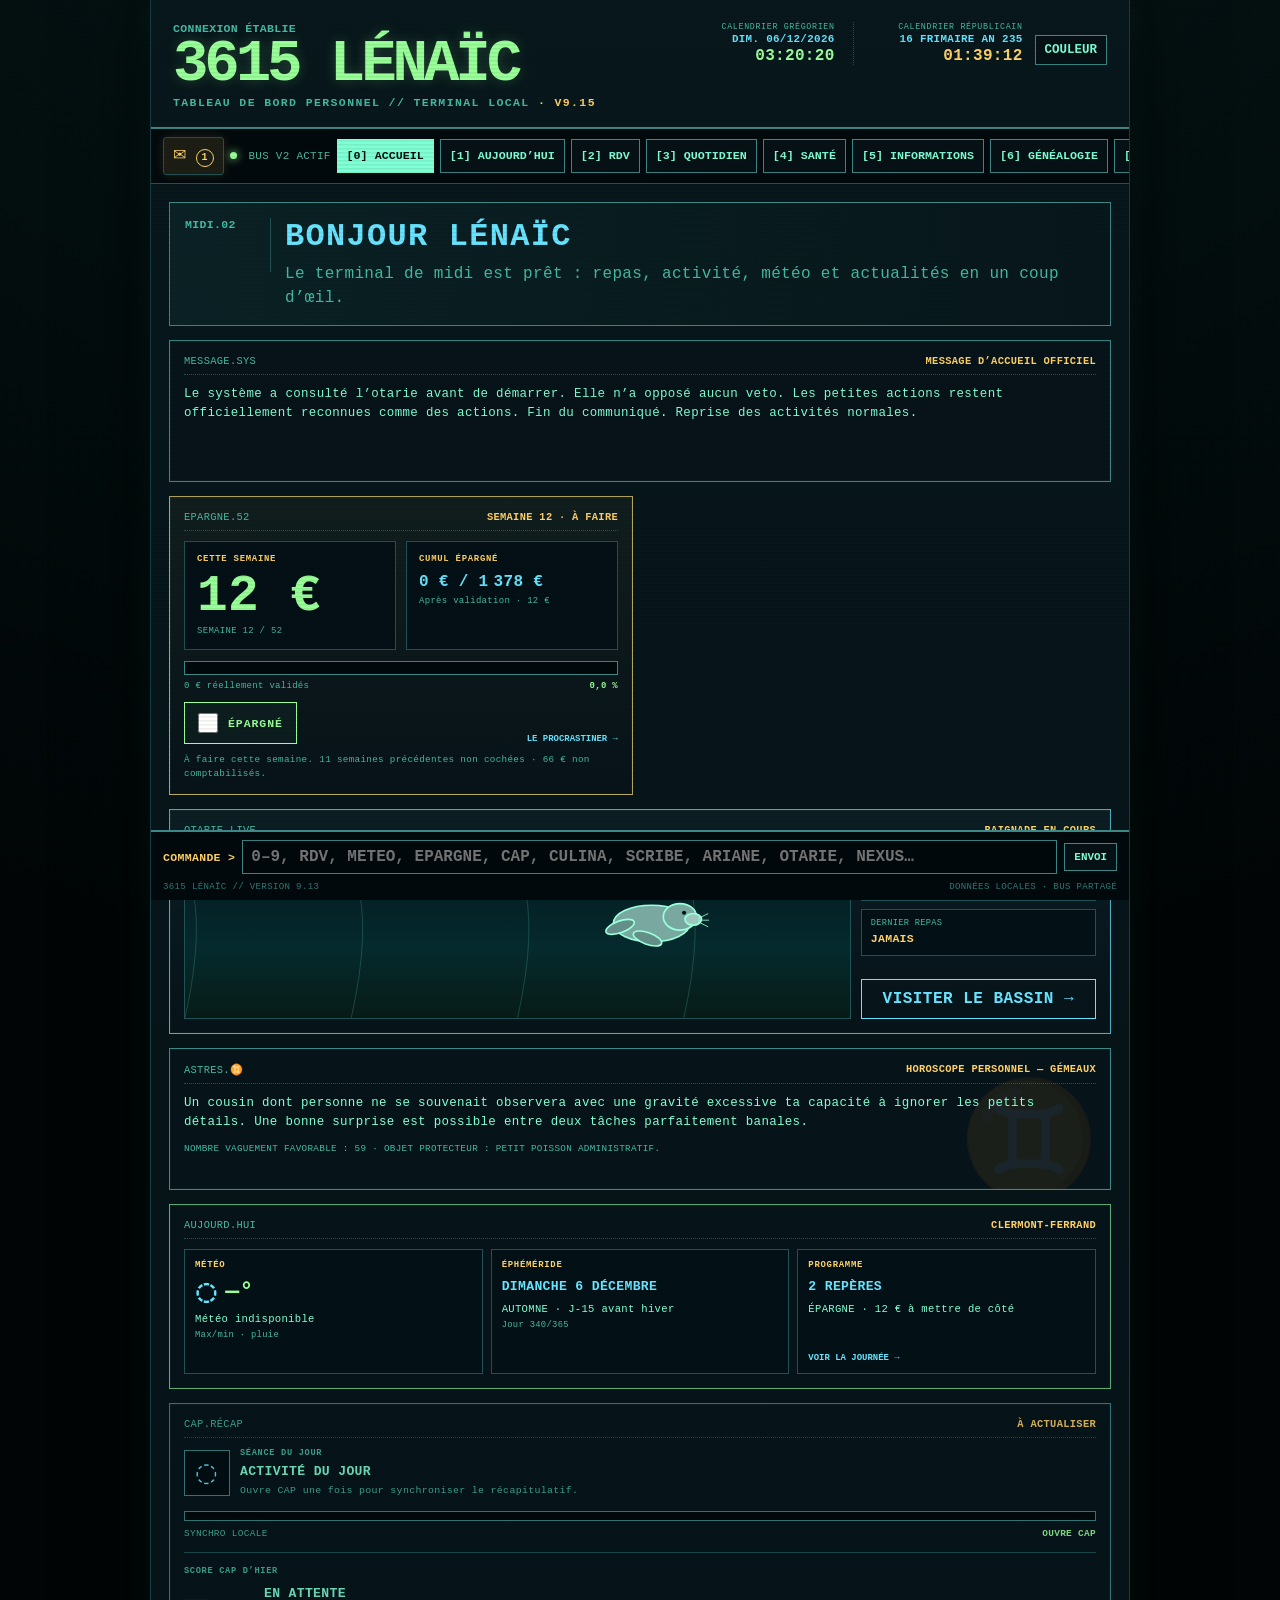
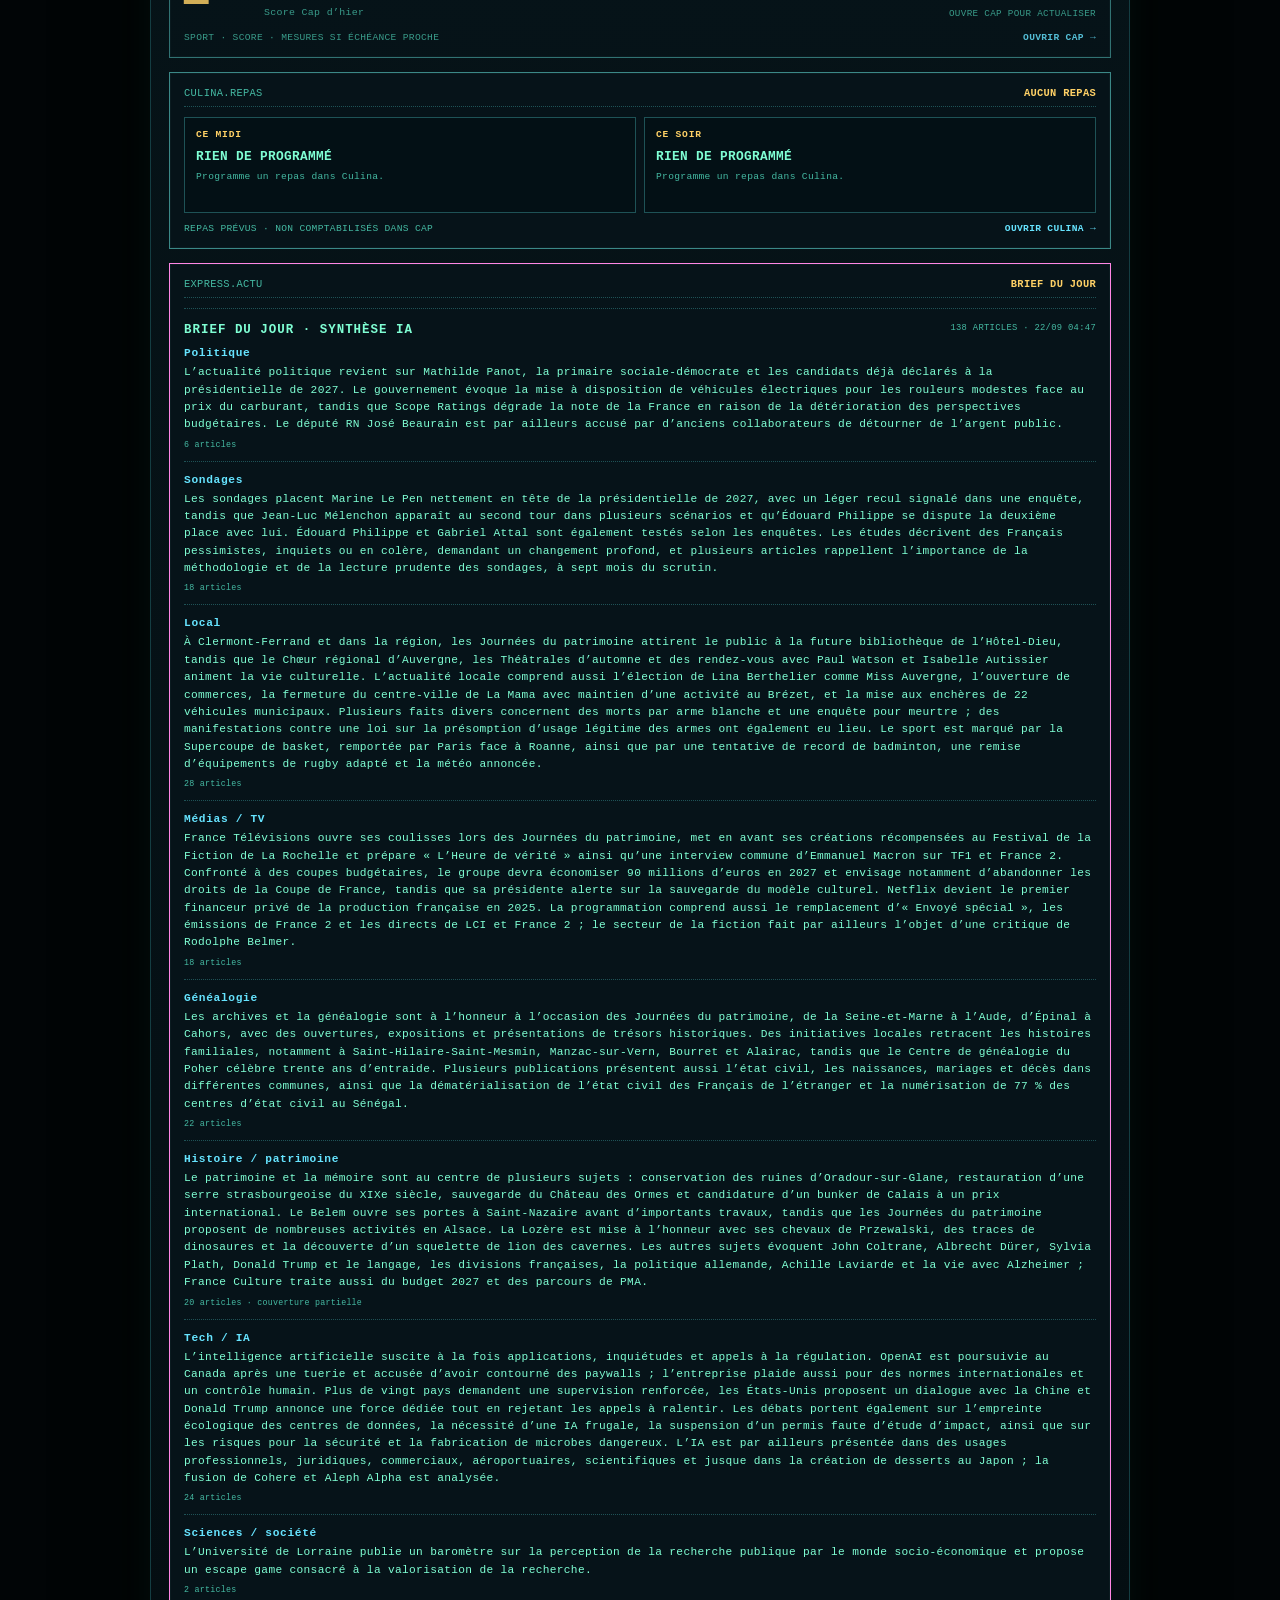
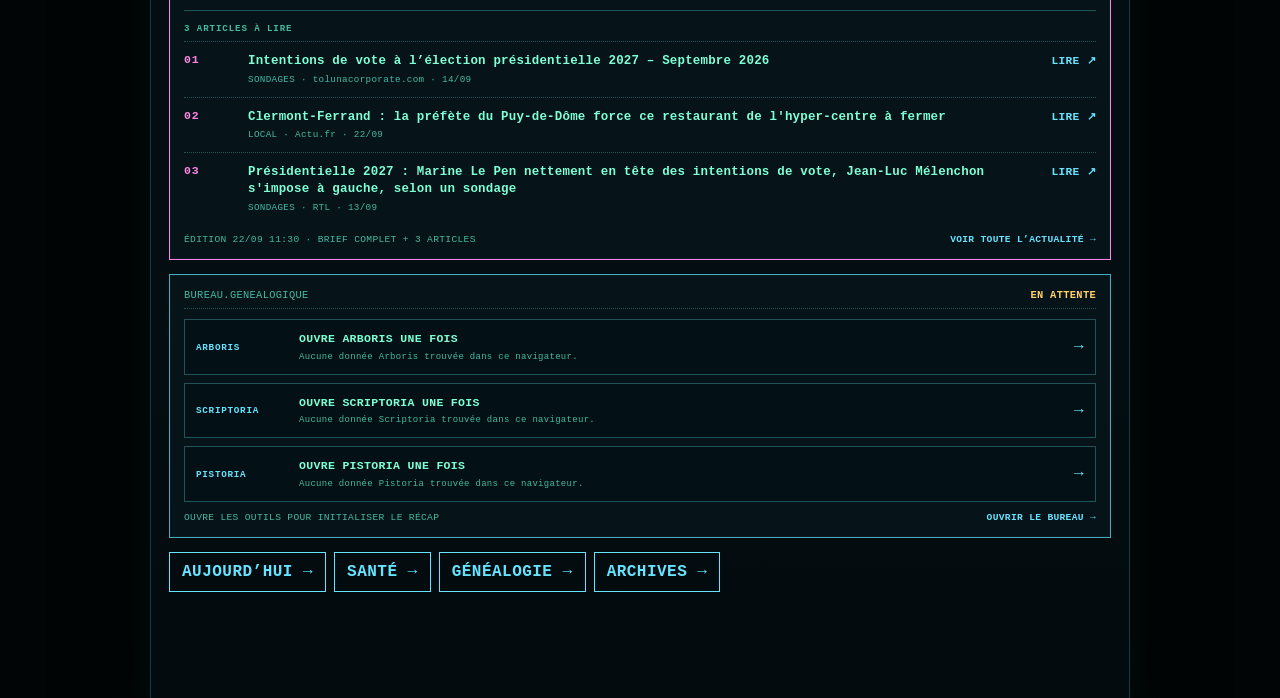
==== index.html @ 50531430 "Add files via upload" ====
<!DOCTYPE html>

<html lang="fr">
<head>
<meta charset="utf-8"/>
<meta content="width=device-width,initial-scale=1,viewport-fit=cover" name="viewport"/>
<meta content="#07151a" name="theme-color"/>
<meta http-equiv="Cache-Control" content="no-cache, no-store, must-revalidate"/>
<meta http-equiv="Pragma" content="no-cache"/>
<meta http-equiv="Expires" content="0"/>
<title>3615 LÉNAÏC — Portail personnel</title>
<link href="assets/favicon.svg?v=20260914-1351-v99" rel="icon" type="image/svg+xml"/>
<link href="css/style.css?v=20260922-courses-compost-v918" rel="stylesheet"/>
</head>
<body data-nexus-cms="v2">
<div class="terminal-shell">
<header class="terminal-head">
<div class="brand-block">
<div class="brand-kicker">CONNEXION ÉTABLIE</div>
<h1>3615 LÉNAÏC</h1>
<div class="brand-sub">PORTAIL PERSONNEL // TERMINAL LOCAL</div>
</div>
<div class="head-meta">
<div aria-live="polite" class="dual-clock">
<div class="clock-block">
<span class="clock-label">CALENDRIER GRÉGORIEN</span>
<strong id="clockDate">--/--/----</strong>
<div class="clock" id="clockTime">--:--:--</div>
</div>
<div class="clock-block clock-block-alt">
<span class="clock-label">CALENDRIER RÉPUBLICAIN</span>
<strong id="republicanDate">--</strong>
<div class="clock" id="decimalTime">--:--:--</div>
</div>
</div>
<button class="key-button" id="paletteBtn" type="button">COULEUR</button>
</div>
</header>
<nav aria-label="Navigation 3615" class="service-line">
<button class="service-key active" data-section="home">[0] ACCUEIL</button>
<button class="service-key" data-section="aujourdhui">[1] AUJOURD’HUI</button>
<button class="service-key" data-section="rdv">[2] RDV</button>
<button class="service-key" data-section="quotidien">[3] QUOTIDIEN</button>
<button class="service-key" data-section="sante">[4] SANTÉ</button>
<button class="service-key" data-section="informations">[5] INFORMATIONS</button>
<button class="service-key" data-section="genealogie">[6] GÉNÉALOGIE</button>
<button class="service-key" data-section="archives">[7] ARCHIVES</button>
<button class="service-key" data-section="detente">[8] DÉTENTE</button>
<button class="service-key" data-section="systeme">[9] SYSTÈME</button>
<button class="notification-bell" id="notificationBell" type="button" title="Notifications">✉ <b>0</b></button><span class="line-status"><i></i> BUS V2 ACTIF</span>
</nav>
<main>
<section class="terminal-section active" id="home">
<div class="home-cms-flow" id="homeCmsFlow"><div class="context-panel" data-home-block="greeting" id="homeBlock-greeting">
<div class="context-code" id="contextCode">SYS.00</div>
<div>
<h2 id="greetingTitle">BONJOUR LÉNAÏC</h2>
<p id="greetingText">Initialisation du terminal…</p>
</div>
</div><article class="minitel-card whimsy-card" data-home-block="official" id="homeBlock-official">
<div class="retro-head"><span>MESSAGE.SYS</span><strong>MESSAGE D’ACCUEIL OFFICIEL</strong></div>
<p id="absurdWelcome">Le terminal consulte le comité des phrases inutiles…</p>
</article><section class="minitel-card sleep-panel" data-home-block="sleep" hidden="" id="sleepPanel">
<div class="card-head">
<div>
<span class="service-number">QUESTION.01</span>
<h3>BIEN DORMI ?</h3>
</div>
<span class="card-state" id="sleepState">À RENSEIGNER</span>
</div>
<form class="sleep-form" id="sleepForm">
<label>
<span>HEURES</span>
<input id="sleepHours3615" inputmode="decimal" max="16" min="0" placeholder="7,5" required="" step="0.25" type="number"/>
</label>
<label>
<span>QUALITÉ %</span>
<input id="sleepQuality3615" inputmode="numeric" max="100" min="0" placeholder="80" required="" step="1" type="number"/>
</label>
<label>
<span>RÉCUP. PHYSIQUE %</span>
<input id="sleepPhysical3615" inputmode="numeric" max="100" min="0" placeholder="80" required="" step="1" type="number"/>
</label>
<label>
<span>RÉCUP. MENTALE %</span>
<input id="sleepMental3615" inputmode="numeric" max="100" min="0" placeholder="80" required="" step="1" type="number"/>
</label>
<button class="minitel-action" type="submit">ENVOYER À CAP →</button>
</form>
<div class="sleep-result" hidden="" id="sleepResult">
<div class="big-value" id="sleepResultScore">—</div>
<div>
<strong id="sleepResultLabel">NUIT TRANSMISE</strong>
<p id="sleepResultText">CAP calculera le score de sommeil.</p>
</div>
<a class="inline-link" href="../cap/">OUVRIR CAP →</a>
</div>
</section><section class="minitel-card savings52-card" data-home-block="savings" hidden id="savings52Card">
<div class="retro-head"><span>EPARGNE.52</span><strong id="savings52State">DÉFI 52 SEMAINES</strong></div>
<div class="savings52-main">
<div class="savings52-amount"><span>CETTE SEMAINE</span><strong id="savings52Amount">— €</strong><small id="savings52Week">SEMAINE — / 52</small></div>
<div class="savings52-total"><span>CUMUL ÉPARGNÉ</span><strong id="savings52Saved">0 € / 1 378 €</strong><small id="savings52After">Objectif final · 1 378 €</small></div>
</div>
<div class="savings52-progress" aria-label="Progression du défi épargne"><i id="savings52Bar"></i></div>
<div class="savings52-progress-meta"><span id="savings52ProgressText">0 € réellement validés</span><strong id="savings52Percent">0,0 %</strong></div>
<div class="savings52-actions"><label class="savings52-check" for="savings52Done"><input id="savings52Done" type="checkbox"/><span>ÉPARGNÉ</span></label><button class="text-key procrastinate-btn" id="savings52Later" type="button">LE PROCRASTINER →</button></div>
<p class="savings52-hint" id="savings52Hint">Le défi commence le lundi 14 septembre 2026.</p>
</section><section class="context-reminders-zone" data-home-block="reminders" id="contextRemindersZone" hidden>
<div class="context-reminders-title"><span>RAPPELS.DU.MOMENT</span><strong>JUSTE CE QUI EST UTILE MAINTENANT</strong></div>
<div class="today-rdv-reminders" id="todayRdvReminders" hidden></div>
<div class="local-reminders-list" id="localReminderRows" hidden></div>
<article class="context-reminder fruit-reminder" id="fruitReminder3615" hidden>
<div class="context-reminder-icon">🍎</div><div class="context-reminder-copy"><strong>UN FRUIT POUR FINIR LE REPAS ?</strong><small id="fruitReminder3615Text">Petit rappel pour penser aux fruits.</small></div>
<div class="context-reminder-actions"><button class="minitel-action" id="fruitReminder3615Done" type="button">J’Y PENSE ✓</button><button class="text-key" id="fruitReminder3615Later" type="button">LE PROCRASTINER · 30 MIN →</button></div>
</article>
<article class="context-reminder cleaning-reminder" id="cleaningReminder3615" hidden>
<div class="context-reminder-icon">🧹</div><div class="context-reminder-copy"><strong id="cleaningReminder3615Title">MÉNAGE AUJOURD’HUI</strong><small id="cleaningReminder3615Text">Mardi · créneau conseillé : 13 h–18 h.</small></div>
<div class="context-reminder-actions cleaning-reminder-actions"><label class="context-reminder-check"><input id="cleaningReminder3615Done" type="checkbox"/><span>C’EST FAIT</span></label><button class="text-key procrastinate-btn" id="cleaningReminder3615Later" type="button">LE PROCRASTINER →</button></div>
</article>
</section>
<article class="minitel-card home-tomorrow-card" id="homeTomorrowReminders" hidden>
<div class="retro-head"><span>DEMAIN</span><strong id="homeTomorrowState">À PRÉVOIR</strong></div>
<div class="home-tomorrow-rows" id="homeTomorrowRows"></div>
</article>
<article class="minitel-card transport-month-recap" id="transportMonthRecapHome" hidden></article><div class="nexus-modules-zone" data-home-block="modules" id="homeBlock-modules" hidden></div><article class="minitel-card otarie-home-card" data-home-block="otarie" id="homeBlock-otarie">
<div class="retro-head"><span>OTARIE.LIVE</span><strong id="otarieHomeMood">BAIGNADE EN COURS</strong></div>
<div class="otarie-home-layout">
<div class="mini-aquarium-frame"><canvas aria-label="Otarie animée dans son bassin" height="180" id="otarieMiniCanvas" width="720"></canvas><span>BASSIN // DIRECT</span></div>
<div class="otarie-home-info">
<div><span>FAIM</span><strong id="otarieHomeHunger">— %</strong></div>
<div><span>DERNIER REPAS</span><strong id="otarieHomeLastFed">—</strong></div>
<button class="minitel-action secondary" data-go="detente" type="button">VISITER LE BASSIN →</button>
</div>
</div>
</article><article class="minitel-card horoscope-card" data-home-block="horoscope" id="homeBlock-horoscope">
<div class="retro-head"><span>ASTRES.♊</span><strong>HOROSCOPE PERSONNEL — GÉMEAUX</strong></div>
<div aria-hidden="true" class="horoscope-sign">♊</div>
<p id="geminiHoroscope">Les astres consultent encore leurs dossiers.</p>
<small id="geminiLucky">Calcul du trombone protecteur…</small>
</article><section class="minitel-card today-overview-card" data-home-block="today" id="homeBlock-today">
<div class="retro-head"><span>AUJOURD.HUI</span><strong id="todayOverviewState">CLERMONT-FERRAND</strong></div>
<div class="today-overview-grid">
<article class="today-mini"><span>MÉTÉO</span><div class="today-value"><b id="homeWeatherIcon">◌</b><strong id="homeWeatherTemp">—°</strong></div><p id="homeWeatherLabel">Chargement…</p><small id="homeWeatherMeta">Max/min · pluie</small></article>
<article class="today-mini"><span>ÉPHÉMÉRIDE</span><strong id="homeEphemerisDate">—</strong><p id="homeEphemerisSeason">—</p><small id="homeEphemerisSun">Soleil —</small></article>
<article class="today-mini"><span>PROGRAMME</span><strong id="homeProgramState">—</strong><p id="homeProgramMeta">Construction du programme…</p><button class="text-key" data-go="aujourdhui" type="button">VOIR LA JOURNÉE →</button></article>
</div>
<div class="today-attention" hidden="" id="todayScribeAlert"><strong>📨 SCRIBE</strong><span id="todayScribeAlertText">Une réponse d’archives est à traiter.</span><a href="../aide_archive/Scribe-v3.html">OUVRIR →</a></div>
</section><section aria-label="Récapitulatif CAP" class="minitel-card cap-summary-card" data-home-block="cap" id="capSummaryCard">
<div class="retro-head"><span>CAP.RÉCAP</span><strong id="capRecapState">SYNCHRONISATION…</strong></div>
<div class="cap-summary-activity">
<span class="cap-live-icon" id="capActivityIcon">◌</span>
<div>
<span class="cap-summary-label">SÉANCE DU JOUR</span>
<strong id="capActivityTitle">ACTIVITÉ DU JOUR</strong>
<small id="capActivityMeta">Ouvre CAP une fois pour synchroniser.</small>
</div>
</div>
<div class="cap-progress"><i id="capActivityBar"></i></div>
<div class="cap-summary-subline"><span id="capActivityProgress">—</span><strong id="capActivityState">—</strong></div>
<div class="cap-summary-divider"></div>
<div class="cap-summary-score">
<div>
<span class="cap-summary-label">SCORE CAP D’HIER</span>
<div class="cap-score-line"><span id="capYesterdayScore">—</span><div><strong id="capYesterdayLabel">EN ATTENTE</strong><small id="capYesterdayMeta">Score Cap d’hier</small></div></div>
</div>
<span class="cap-score-coverage" id="capYesterdayCoverage">—</span>
</div>
<div class="cap-measure-alert" hidden="" id="capMeasuresReminder">
<span class="cap-summary-label">RAPPEL MESURES</span>
<strong id="capMeasuresValue">—</strong>
<p id="capMeasuresText">Échéance des prochaines mensurations.</p>
<small id="capMeasuresLast">—</small>
</div>
<div class="cap-live-foot"><span>SPORT · SCORE · MESURES SI ÉCHÉANCE PROCHE</span><a href="../cap/">OUVRIR CAP →</a></div>
</section><section aria-label="Repas programmés dans Culina" class="minitel-card culina-live-card" data-home-block="culina" id="homeBlock-culina">
<div class="retro-head"><span>CULINA.REPAS</span><strong id="culinaLiveState">SYNCHRONISATION…</strong></div>
<div class="culina-meal-slots">
<article class="culina-meal-slot" id="culinaLunchSlot">
<span>CE MIDI</span><strong id="culinaLunchName">RIEN DE PROGRAMMÉ</strong><small id="culinaLunchMeta">Programme un repas dans Culina.</small>
</article>
<article class="culina-meal-slot" id="culinaDinnerSlot">
<span>CE SOIR</span><strong id="culinaDinnerName">RIEN DE PROGRAMMÉ</strong><small id="culinaDinnerMeta">Programme un repas dans Culina.</small>
</article>
</div>
<div class="cap-live-foot"><span id="culinaLiveFoot">REPAS PRÉVUS · NON COMPTABILISÉS DANS CAP</span><a href="../culina/">OUVRIR CULINA →</a></div>
</section><section aria-label="Actualités de Lénaïc Express" class="minitel-card express-live-card" data-home-block="express" id="homeBlock-express">
<div class="retro-head"><span>EXPRESS.ACTU</span><strong id="expressLiveState">CHARGEMENT…</strong></div>
<div class="express-headlines" id="expressHeadlines">
<div class="express-empty">Récupération de l’édition personnalisée…</div>
</div>
<div class="cap-live-foot"><span id="expressLiveFoot">5 TITRES MAXIMUM · APERÇU</span><a href="../lenaic-express/">VOIR TOUTE L’ACTUALITÉ →</a></div>
</section><section aria-label="Bureau généalogique" class="minitel-card genealogy-office-card" data-home-block="genealogy" id="homeBlock-genealogy">
<div class="retro-head"><span>BUREAU.GENEALOGIQUE</span><strong id="genealogyOfficeState">LECTURE LOCALE…</strong></div>
<div class="home-genealogy-context" id="homeGenealogyContext" hidden></div>
<div class="genealogy-office-grid">
<a class="genealogy-app-row" href="../bureau-genealogique/index.html">
<span class="genealogy-app-code">ARBORIS</span>
<div><strong id="arborisSummaryTitle">AUCUNE DONNÉE</strong><small id="arborisSummaryMeta">Dernier individu ajouté</small></div>
<b>→</b>
</a>
<a class="genealogy-app-row" href="../bureau-genealogique/index2.html">
<span class="genealogy-app-code">SCRIPTORIA</span>
<div><strong id="scriptoriaSummaryTitle">AUCUNE DONNÉE</strong><small id="scriptoriaSummaryMeta">Registre et actes</small></div>
<b>→</b>
</a>
<a class="genealogy-app-row" href="../bureau-genealogique/index3.html">
<span class="genealogy-app-code">PISTORIA</span>
<div><strong id="pistoriaSummaryTitle">AUCUNE PISTE</strong><small id="pistoriaSummaryMeta">Piste prioritaire</small></div>
<b>→</b>
</a>
</div>
<div class="cap-live-foot"><span id="genealogyOfficeFoot">DONNÉES LOCALES DU BUREAU</span><a href="../bureau-genealogique/">OUVRIR LE BUREAU →</a></div>
</section><section aria-label="Suivi des requêtes aux archives dans Scribe" class="minitel-card scribe-live-card" data-home-block="scribe" hidden="" id="homeBlock-scribe">
<div class="retro-head"><span>SCRIBE.REQUETES</span><strong id="scribeLiveState">SUIVI</strong></div>
<div class="scribe-attention" id="scribeAttentionList"></div>
<div class="cap-live-foot"><span id="scribeLiveFoot">REQUÊTES AUX ARCHIVES</span><a href="../aide_archive/Scribe-v3.html">OUVRIR SCRIBE →</a></div>
</section></div>
<div class="more-line">
<button class="minitel-action secondary" data-go="aujourdhui" type="button">AUJOURD’HUI →</button>
<button class="minitel-action secondary" data-go="sante" type="button">SANTÉ →</button>
<button class="minitel-action secondary" data-go="genealogie" type="button">GÉNÉALOGIE →</button>
<button class="minitel-action secondary" data-go="archives" type="button">ARCHIVES →</button>
</div>
</section>
<section class="terminal-section" id="aujourdhui">
<div class="section-title"><span>3615.J01</span><h2>AUJOURD’HUI</h2></div>
<p class="section-lead">Le tableau de la journée : ciel, repères du calendrier, programme et aperçu de demain.</p>
<article class="minitel-card transport-month-recap transport-month-recap-today" id="transportMonthRecapToday" hidden></article>
<div class="today-page-grid">
<article class="minitel-card weather-card">
<div class="retro-head"><span>METEO.CFD</span><strong id="dailyWeatherState">ACTUALISATION…</strong></div>
<div class="weather-now"><span id="dailyWeatherIcon">◌</span><div><strong id="dailyWeatherTemp">—°C</strong><small id="dailyWeatherLabel">Clermont-Ferrand</small></div></div>
<div class="weather-stats"><div><span>RESSENTI</span><b id="dailyWeatherFeels">—</b></div><div><span>MAX / MIN</span><b id="dailyWeatherRange">—</b></div><div><span>PLUIE</span><b id="dailyWeatherRain">—</b></div><div><span>VENT</span><b id="dailyWeatherWind">—</b></div></div>
<div class="weather-forecast" id="dailyWeatherForecast"></div>
<small class="source-note">Données : Open-Meteo · Clermont-Ferrand</small>
</article>
<article class="minitel-card ephemeris-card">
<div class="retro-head"><span>EPHEMERIDE</span><strong id="ephemerisState">AUJOURD’HUI</strong></div>
<div class="ephemeris-date"><span id="ephemerisDayName">—</span><strong id="ephemerisFullDate">—</strong></div>
<div class="ephemeris-lines"><div><span>FÊTE DU JOUR</span><b id="ephemerisNameday">RECHERCHE…</b></div><div><span>JOUR DE L’ANNÉE</span><b id="ephemerisDayOfYear">—</b></div><div><span>SAISON</span><b id="ephemerisSeason">—</b></div><div><span>SOLEIL</span><b id="ephemerisSun">—</b></div><div><span>LUNE</span><b id="ephemerisMoon">—</b></div><div><span>RÉPUBLICAIN</span><b id="ephemerisRepublican">—</b></div></div>
</article>
</div>
<article class="minitel-card program-card">
<div class="retro-head"><span>PROGRAMME</span><strong id="programState">AUJOURD’HUI</strong></div>
<div class="program-grid" id="programGrid"><div class="express-empty">Construction du programme…</div></div>
</article>
<div class="today-nexus-modules" id="todayNexusModules" hidden></div>
<article class="minitel-card tomorrow-card">
<div class="retro-head"><span>DEMAIN</span><strong id="tomorrowState">APERÇU</strong></div>
<div class="tomorrow-grid" id="tomorrowGrid"><div class="express-empty">Préparation de demain…</div></div>
</article>
</section><section class="terminal-section" id="rdv">
<div class="section-title"><span>3615.R02</span><h2>RDV</h2></div>
<p class="section-lead">Ton agenda personnel : rendez-vous, rappels et alertes, avec notification à l’heure choisie.</p>
<article class="minitel-card rdv-notification-card">
<div class="retro-head"><span>ALERTE.TEL</span><strong id="rdvNotificationState">VÉRIFICATION…</strong></div>
<div class="rdv-notification-row"><div><strong>NOTIFICATIONS 3615</strong><p id="rdvNotificationMeta">Autorise les notifications pour recevoir une alerte système quand 3615 est actif.</p></div><button class="minitel-action" id="rdvEnableNotifications" type="button">ACTIVER</button></div>
<div class="rdv-phone-note">📱 Pour une alerte garantie même si 3615 est complètement fermé, utilise <b>📅 TÉLÉPHONE</b> sur le rendez-vous : l’événement est ajouté au calendrier du téléphone avec son alarme.</div>
</article>
<article class="minitel-card rdv-editor-card">
<div class="retro-head"><span>AGENDA.EDIT</span><strong id="rdvFormState">NOUVEAU RENDEZ-VOUS</strong></div>
<form class="rdv-form" id="rdvForm">
<input id="rdvEditId" type="hidden"/>
<label class="rdv-field rdv-title-field"><span>INTITULÉ</span><input id="rdvTitle" maxlength="100" placeholder="Ex. Débat, dentiste, appel…" required type="text"/></label>
<label class="rdv-field"><span>DATE</span><input id="rdvDate" required type="date"/></label>
<label class="rdv-field"><span>HEURE</span><input id="rdvTime" required type="time"/></label>
<label class="rdv-field"><span>TYPE</span><select id="rdvType"><option value="rdv">RENDEZ-VOUS</option><option value="rappel">RAPPEL</option><option value="alerte">ALERTE</option></select></label>
<label class="rdv-field"><span>NOTIFICATION</span><select id="rdvNotify"><option value="0">À L’HEURE H</option><option value="5">5 MIN AVANT</option><option value="10">10 MIN AVANT</option><option value="30">30 MIN AVANT</option><option value="60">1 H AVANT</option><option value="1440">1 JOUR AVANT</option></select></label>
<label class="rdv-field rdv-note-field"><span>NOTE</span><textarea id="rdvNote" maxlength="300" placeholder="Lieu, chaîne, informations utiles…" rows="3"></textarea></label>
<div class="rdv-form-actions"><button class="minitel-action" id="rdvSaveBtn" type="submit">AJOUTER AU RDV</button><button class="minitel-action secondary" hidden id="rdvCancelEdit" type="button">ANNULER</button></div>
</form>
</article>
<div class="rdv-list-head"><div><span>PROCHAINS</span><strong id="rdvUpcomingState">—</strong></div><button class="text-key" id="rdvExportAll" type="button">📅 EXPORTER À VENIR</button></div>
<div class="rdv-list" id="rdvUpcomingList"><div class="express-empty">Aucun rendez-vous enregistré.</div></div>
<details class="minitel-card rdv-history"><summary>HISTORIQUE <span id="rdvPastCount">0</span></summary><div class="rdv-list" id="rdvPastList"></div></details>
</section><section class="terminal-section" id="quotidien">
<div class="section-title"><span>3615.Q03</span><h2>QUOTIDIEN</h2></div>
<p class="section-lead">Cuisine et habitudes utiles : ce qui t’accompagne concrètement au fil de la journée.</p>
<article class="minitel-card transport-counter-card" id="transportCounterCard">
<div class="retro-head"><span>TRAM.COMPTEUR</span><strong id="transportCounterState">CE MOIS-CI</strong></div>
<div class="transport-counter-balance"><span>BILAN DU MOIS</span><strong id="transportMonthBalance">0,00 €</strong><small id="transportCounterMeta">0 trajet enregistré · 0 amende</small></div>
<div class="transport-counter-actions"><button class="minitel-action transport-save-btn" id="transportSaveBtn" type="button">TRAJET NON PAYÉ <b>+1,60 €</b></button><button class="minitel-action secondary transport-fine-btn" id="transportFineBtn" type="button">AMENDE <b>−65 €</b></button><button class="text-key" id="transportUndoBtn" type="button">↶ ANNULER LE DERNIER CLIC</button></div>
<div class="transport-counter-foot"><span id="transportYearBalance">Depuis janvier : 0,00 €</span><small id="transportLastAction">Aucune opération enregistrée.</small></div>
</article>
<article class="minitel-card daily-detail-card">
<div class="retro-head"><span>CULINA.JOUR</span><strong id="dailyCulinaState">SYNCHRONISATION…</strong></div>
<div class="daily-rows" id="dailyCulinaRows"><div class="express-empty">Lecture de Culina…</div></div>
<div class="daily-kpis" id="dailyCulinaKpis"></div>
<div class="cap-live-foot"><span>REPAS · RESTES · COURSES</span><a href="../culina/">OUVRIR CULINA →</a></div>
</article>
<div class="section-subtitle"><span>RACCOURCIS</span><strong>APPLICATIONS DU QUOTIDIEN</strong></div>
<div class="portal-app-grid"><a class="portal-app-card" href="../culina/"><b>CULINA</b><span>Recettes · stocks · repas · courses</span><i>CULINA →</i></a><a class="portal-app-card" href="../cap/"><b>CAP</b><span>Sport · nutrition · sommeil</span><i>CAP →</i></a></div>
</section><section class="terminal-section" id="sante">
<div class="section-title"><span>3615.S04</span><h2>SANTÉ</h2></div>
<p class="section-lead">Tes apports au fil de la journée, la méditation, puis le suivi CAP.</p>
<article class="minitel-card nutrition-day-card">
<div class="retro-head"><span>NUTRITION.AUJOURD’HUI</span><strong id="healthNutritionState">CAP</strong></div>
<div class="macro-grid" id="healthMacroGrid"></div>
<div class="meal-timeline" id="healthMeals"><div class="express-empty">Aucun repas enregistré.</div></div>
<div class="cap-live-foot"><span id="healthNutritionFoot">APPORTS DU JOUR</span><a href="../cap/#nutrition">OUVRIR CAP →</a></div>
</article>
<article class="minitel-card meditation-card">
<div class="retro-head"><span>ZEN.EXE</span><strong id="meditationStateLabel">PRÊT</strong></div>
<div class="meditation-display" id="meditationDisplay">05:00</div><div class="meditation-progress"><i id="meditationProgress"></i></div>
<div class="meditation-presets"><button data-meditation-min="3" type="button">3 MIN</button><button class="active" data-meditation-min="5" type="button">5 MIN</button><button data-meditation-min="10" type="button">10 MIN</button><button data-meditation-min="15" type="button">15 MIN</button><button data-meditation-min="20" type="button">20 MIN</button></div>
<div class="meditation-custom"><label>PERSONNALISÉ <input id="meditationCustom" inputmode="numeric" max="90" min="1" type="number" value="5"/> MIN</label></div>
<div class="meditation-actions"><button class="minitel-action" id="meditationStartBtn" type="button">DÉMARRER</button><button class="minitel-action secondary" id="meditationResetBtn" type="button">RÉINITIALISER</button></div>
<p class="meditation-history" id="meditationHistory">Aucune séance enregistrée aujourd’hui.</p>
</article>
<div class="health-grid">
<article class="minitel-card"><div class="retro-head"><span>CAP.SOMMEIL</span><strong id="healthSleepState">—</strong></div><div class="health-lines" id="healthSleepDetail"></div></article>
<article class="minitel-card"><div class="retro-head"><span>CAP.ACTIVITE</span><strong id="healthActivityState">—</strong></div><div class="health-lines" id="healthActivityDetail"></div></article>
<article class="minitel-card"><div class="retro-head"><span>CAP.MESURES</span><strong id="healthMeasureState">—</strong></div><div class="health-lines" id="healthMeasureDetail"></div></article>
</div>
</section><section class="terminal-section" id="informations">
<div class="section-title"><span>3615.I05</span><h2>INFORMATIONS</h2></div>
<p class="section-lead">Lénaïc Express déplié en une, actualités locales et sujets généalogiques.</p>
<article class="minitel-card express-info-card"><div class="retro-head"><span>EXPRESS.EDITION</span><strong id="expressInfoState">CHARGEMENT…</strong></div><div class="express-headlines express-headlines-large" id="expressInfoHeadlines"><div class="express-empty">Récupération de l’édition personnalisée…</div></div><div class="cap-live-foot"><span id="expressInfoFoot">ÉDITION PERSONNALISÉE</span><a href="../lenaic-express/">OUVRIR LÉNAÏC EXPRESS →</a></div></article>
<div class="info-split"><article class="minitel-card"><div class="retro-head"><span>LOCAL</span><strong>CLERMONT-FERRAND / RÉGION</strong></div><div class="compact-news" id="localNewsList"></div></article><article class="minitel-card"><div class="retro-head"><span>GENEALOGIE.ACTU</span><strong>SÉLECTION</strong></div><div class="compact-news" id="genealogyNewsList"></div></article></div>
<article class="minitel-card sync-card"><div class="retro-head"><span>DERNIERE.MAJ</span><strong id="infoLastUpdate">—</strong></div><p id="infoUpdateMeta">Lénaïc Express n’a pas encore publié d’édition.</p></article>
</section><section class="terminal-section" id="genealogie">
<div class="section-title"><span>3615.G06</span><h2>GÉNÉALOGIE</h2></div>
<p class="section-lead">Anniversaires familiaux, contexte de travail partagé, état du Bureau généalogique et recherche transversale.</p>
<article class="minitel-card genealogy-context-card" id="genealogyContextCard"><div class="retro-head"><span>CONTEXTE.ACTIF</span><strong>CHARGEMENT…</strong></div><p>Lecture du contexte généalogique partagé…</p></article>
<article class="minitel-card anniversaries-card"><div class="retro-head"><span>ANNIVERSAIRES</span><strong id="anniversaryState">7 PROCHAINS JOURS</strong></div><div class="anniversary-groups" id="anniversaryList"><div class="express-empty">Lecture d’Arboris…</div></div></article>
<div class="genealogy-detail-grid">
<article class="minitel-card"><div class="retro-head"><span>ARBORIS</span><strong>ARBRE &amp; FAMILLE</strong></div><strong id="genealogyTabArboris">—</strong><p id="genealogyTabArborisMeta">—</p><a class="inline-link" href="../bureau-genealogique/index.html">OUVRIR ARBORIS →</a></article>
<article class="minitel-card"><div class="retro-head"><span>SCRIPTORIA</span><strong>REGISTRES &amp; ACTES</strong></div><strong id="genealogyTabScriptoria">—</strong><p id="genealogyTabScriptoriaMeta">—</p><a class="inline-link" href="../bureau-genealogique/index2.html">OUVRIR SCRIPTORIA →</a></article>
<article class="minitel-card"><div class="retro-head"><span>PISTORIA</span><strong>PISTES SOSA</strong></div><strong id="genealogyTabPistoria">—</strong><p id="genealogyTabPistoriaMeta">—</p><a class="inline-link" href="../bureau-genealogique/index3.html">OUVRIR PISTORIA →</a></article>
</div>
<article class="minitel-card universal-search-card"><div class="retro-head"><span>RECHERCHE.UNIVERSELLE</span><strong>5 BASES LOCALES</strong></div><form class="universal-search" id="genealogySearchForm"><input autocomplete="off" id="genealogySearchInput" placeholder="Nom, prénom, lieu, cote…" type="search"/><button type="submit">CHERCHER</button></form><div class="search-results" id="genealogySearchResults"><div class="express-empty">Saisis une recherche pour interroger Arboris, Scriptoria, Pistoria, Ariane et Scribe.</div></div></article>
</section><section class="terminal-section" id="archives">
<div class="section-title"><span>3615.A07</span><h2>ARCHIVES</h2></div>
<p class="section-lead">Enquêtes Ariane, requêtes Scribe et activité documentaire récente.</p>
<article aria-label="Enquête active dans Le Fil d’Ariane" class="minitel-card ariane-live-card" id="archivesArianeCard"><div class="retro-head"><span>ARIANE.ENQUETE</span><strong id="arianeLiveState">LECTURE LOCALE…</strong></div><div class="ariane-case-box"><span class="ariane-case-kicker">ENQUÊTE ACTIVE</span><strong id="arianeCaseTitle">AUCUNE ENQUÊTE ACTIVE</strong><small id="arianeCaseMeta">Ouvre Ariane pour sélectionner un dossier.</small></div><div class="ariane-next" hidden="" id="arianeNextBox"><span>PROCHAINE ACTION</span><strong id="arianeNextAction">—</strong><small id="arianeNextRef">—</small></div><div class="cap-live-foot"><span id="arianeLiveFoot">DOSSIERS D’ENQUÊTES</span><a href="../aide_archive/Ariane.html">OUVRIR ARIANE →</a></div></article>
<article class="minitel-card"><div class="retro-head"><span>SCRIBE.REQUETES</span><strong id="archiveScribeState">SUIVI</strong></div><div class="scribe-tab-counts"><b><em id="scribeCountDraft">0</em>BROUILLONS</b><b><em id="scribeCountAwaiting">0</em>EN ATTENTE</b><b><em id="scribeCountFollowup">0</em>RELANCÉES</b><b><em id="scribeCountReceived">0</em>RÉPONSES</b></div><p id="genealogyTabScribeMeta">Aucune requête suivie.</p><div class="scribe-attention" id="archiveScribeList"></div><div class="cap-live-foot"><span>ASSISTANT DE REQUÊTES AUX ARCHIVES</span><a href="../aide_archive/Scribe-v3.html">OUVRIR SCRIBE →</a></div></article>
<article class="minitel-card"><div class="retro-head"><span>ACTIVITE.RECENTE</span><strong>ARCHIVES</strong></div><div class="activity-feed" id="archiveActivityFeed"><div class="express-empty">Aucune activité récente détectée.</div></div></article>
</section><section class="terminal-section" id="detente">
<div class="section-title"><span>3615.D08</span><h2>DÉTENTE</h2></div>
<p class="section-lead">Mini-jeux, uchronies, une otarie et plusieurs fonctions dont l’utilité n’a pas été démontrée.</p><article class="minitel-card mini-games-card" id="miniGamesCard">
<div class="retro-head"><span>3615.JEUX</span><strong>MINI-JEUX</strong></div>
<div class="mini-game-tabs" role="tablist" aria-label="Choix du mini-jeu">
<button class="mini-game-tab active" data-mini-game="snake" type="button">SNAKE</button>
<button class="mini-game-tab" data-mini-game="pong" type="button">PONG</button>
<button class="mini-game-tab" data-mini-game="breakout" type="button">CASSE-BRIQUES</button>
<button class="mini-game-tab" data-mini-game="run" type="button">MINITEL RUN</button>
</div>
<div class="mini-game-console">
<div class="mini-game-hud"><div><span>JEU</span><strong id="miniGameName">SNAKE</strong></div><div><span>SCORE</span><strong id="miniGameScore">0</strong></div><div><span id="miniGameMetaLabel">RECORD</span><strong id="miniGameBest">0</strong></div></div>
<div class="mini-game-screen-wrap"><canvas id="miniGameCanvas" width="600" height="360" aria-label="Écran du mini-jeu"></canvas><div class="run-level-select" id="runLevelSelect" hidden></div><div class="mini-game-overlay" id="miniGameOverlay"><strong id="miniGameOverlayTitle">SNAKE</strong><span id="miniGameOverlayText">Appuie sur JOUER</span></div></div>
<div class="mini-game-bottom"><p id="miniGameHelp">Flèches ou pavé tactile · mange les carrés sans toucher les murs.</p><button class="minitel-action" id="miniGameStartBtn" type="button">JOUER</button></div>
<div class="mini-game-controls" id="miniGameControls" aria-label="Contrôles tactiles">
<button data-control="up" type="button" aria-label="Haut">▲</button><button data-control="left" type="button" aria-label="Gauche">◀</button><button data-control="down" type="button" aria-label="Bas">▼</button><button data-control="right" type="button" aria-label="Droite">▶</button><button class="jump-control" data-control="jump" type="button" aria-label="Saut">SAUT</button>
</div>
</div>
</article>

<article class="minitel-card otarie-card" id="otarieFullCard">
<div class="retro-head"><span>OTARIE.EXE</span><strong>BASSIN DE L’OTARIE</strong></div>
<div class="otarie-full-layout">
<div class="aquarium-frame"><canvas aria-label="Otarie animée dans son bassin" height="360" id="aquariumCanvas" width="900"></canvas><div class="screen-label">CAMÉRA BASSIN // DIRECT</div></div>
<div class="otarie-panel"><div class="otarie-stat"><span>FAIM</span><strong id="otarieHunger">— %</strong></div><div class="meter"><i id="otarieMeter"></i></div><div class="otarie-stat"><span>DERNIER REPAS</span><strong id="otarieLastFed">JAMAIS</strong></div><button class="minitel-action" id="feedOtarieBtn" type="button">NOURRIR L’OTARIE</button><p class="terminal-message" id="otarieMessage">L’otarie nage tranquillement.</p></div>
</div>
</article>
<div class="leisure-grid">
<a class="minitel-card leisure-link" href="../uchronies/"><span>UCHRONIES</span><strong>BIBLIOTHÈQUE HISTORIQUE</strong><p>L’An I, Minuit sur l’Europe, Roma Aeterna, Le Siècle rouge et les autres lignes temporelles.</p><b>JOUER →</b></a>
<article class="minitel-card bizarre-card"><div class="retro-head"><span>3615.BIZARRE</span><strong>INFORMATIONS NON ESSENTIELLES</strong></div><div class="bizarre-line"><span>STATISTIQUE</span><p id="bizarreStat">Calcul inutile en cours…</p></div><div class="bizarre-line"><span>CONSEIL</span><p id="bizarreAdvice">Consultation du service compétent…</p></div><div class="bizarre-line"><span>PRÉDICTION</span><p id="bizarrePrediction">Les machines hésitent.</p></div><button class="minitel-action secondary" id="bizarreRefreshBtn" type="button">AUTRE ABSURDITÉ</button></article>
</div>
<div class="section-subtitle"><span>SERVICES DE DÉTENTE</span><strong>ACCÈS DIRECT</strong></div>
<div class="portal-app-grid" id="leisureServicesGrid"><a class="portal-app-card" href="../uchronies/"><b>UCHRONIES</b><span>Jeux historiques alternatifs</span><i>UCHRONIES →</i></a></div>
</section><section class="terminal-section" id="systeme">
<div class="section-title"><span>3615.SYS9</span><h2>SYSTÈME</h2></div>
<p class="section-lead">NEXUS, notifications, bus, sauvegardes et commandes du terminal.</p>
<div class="system-grid">
<article class="minitel-card reminder-manager-card" id="reminderManagerCard">
<div class="retro-head"><span>RAPPELS.LOCAUX</span><strong id="pinnedReminderState">ÉPINGLER UN JOUR</strong></div>
<details class="system-accordion" id="reminderManagerAccordion">
<summary>AJOUTER UN RAPPEL PONCTUEL</summary>
<div class="reminder-manager-body">
<label class="reminder-date-field"><span>JOUR J</span><input id="pinnedReminderDate" type="date"/></label>
<div class="reminder-template-grid">
<button class="minitel-action secondary" data-pinned-template="trash" type="button">🗑️ POUBELLES / TRI</button>
<button class="minitel-action secondary" data-pinned-template="laundry" type="button">🧺 LESSIVE</button>
<button class="minitel-action secondary" data-pinned-template="admin" type="button">📄 ADMINISTRATIF</button>
<button class="minitel-action secondary" data-pinned-template="compost" type="button">🪱 COMPOST</button>
</div>
<div class="reminder-custom-row"><input id="pinnedReminderCustom" maxlength="80" placeholder="Autre rappel…" type="text"/><button class="text-key" id="pinnedReminderCustomAdd" type="button">ÉPINGLER →</button></div>
</div>
</details>
<div class="pinned-upcoming" id="pinnedUpcoming"></div>
</article>
<article class="minitel-card procrastination-history-card">
<div class="retro-head"><span>PROCRASTINATION</span><strong id="procrastinationState">HISTORIQUE</strong></div>
<div class="procrastination-history" id="procrastinationHistory"><div class="express-empty">Aucun report enregistré.</div></div>
</article>
<article class="minitel-card"><div class="retro-head"><span>NOTIFICATIONS</span><strong id="systemNotifState">—</strong></div><div class="activity-feed" id="systemNotifications"></div></article>
<article class="minitel-card"><div class="retro-head"><span>NEXUS</span><strong>CMS CENTRAL</strong></div><p>Configuration, contenus, données, automatisations et snapshots.</p><a class="minitel-action" href="cms.html">OUVRIR NEXUS →</a></article>
<article class="minitel-card"><div class="retro-head"><span>BUS</span><strong id="systemBusState">—</strong></div><div class="health-lines" id="systemBusDetail"></div></article>
<article class="minitel-card"><div class="retro-head"><span>SAUVEGARDES</span><strong>COFFRE NEXUS</strong></div><div class="health-lines" id="systemBackupDetail"></div><a class="inline-link" href="cms.html#data">GÉRER DANS NEXUS →</a></article>
</div>
<article class="minitel-card command-help-card"><div class="retro-head"><span>COMMANDES</span><strong>AIDE TERMINAL</strong></div><div class="command-chips"><span>0 ACCUEIL</span><span>1 AUJOURD’HUI</span><span>2 RDV</span><span>3 QUOTIDIEN</span><span>4 SANTÉ</span><span>5 INFOS</span><span>6 GÉNÉALOGIE</span><span>7 ARCHIVES</span><span>8 DÉTENTE</span><span>9 SYSTÈME</span><span>METEO</span><span>MEDITATION</span><span>EPARGNE</span><span>CAP</span><span>CULINA</span><span>SCRIBE</span><span>ARIANE</span><span>NEXUS</span><span>OTARIE</span></div></article>
</section></main>
<footer class="terminal-footer">
<form class="command-line" id="commandForm">
<label for="commandInput">COMMANDE &gt;</label>
<input autocomplete="off" id="commandInput" placeholder="0–9, RDV, METEO, EPARGNE, CAP, CULINA, SCRIBE, ARIANE, OTARIE, NEXUS…" spellcheck="false"/>
<button type="submit">ENVOI</button>
</form>
<div class="footer-line"><span>3615 LÉNAÏC // VERSION 9.18</span><span>DONNÉES LOCALES · BUS PARTAGÉ</span></div>
</footer>
</div>
<script src="js/lenaic-bus.js?v=20260922-quotidien-v915"></script>
<script src="js/app.js?v=20260922-courses-compost-v918"></script>
<script src="js/minigames.js?v=20260922-quotidien-v915"></script>
<script src="js/ecosystem-v2.js?v=20260922-quotidien-v915"></script>

<script>
window.__3615_BUILD__='20260922-courses-compost-v918';
(async()=>{
  try{
    const r=await fetch('version.json?t='+Date.now(),{cache:'no-store'});
    if(!r.ok)return;
    const remote=await r.json();
    const target=String(remote.build||'');
    const key='3615-update-target';
    if(target && target!==window.__3615_BUILD__ && sessionStorage.getItem(key)!==target){
      sessionStorage.setItem(key,target);
      const u=new URL(location.href);
      u.searchParams.set('build',target);
      location.replace(u.href);
    }else if(target===window.__3615_BUILD__){
      sessionStorage.removeItem(key);
    }
  }catch(e){}
})();
</script>
</body>
</html>
---- css/style.css ----
:root{
  --bg:#03090b;
  --screen:#07151a;
  --screen-2:#0a1e24;
  --ink:#7fffd4;
  --ink-soft:#45baa3;
  --cyan:#66e4ff;
  --green:#98ff98;
  --amber:#ffd166;
  --magenta:#ff86e5;
  --red:#ff7a7a;
  --line:#1e5256;
  --line-strong:#3b8887;
  --shadow:0 0 30px rgba(67,255,218,.08);
}
*{box-sizing:border-box}
html{background:var(--bg)}
body{
  margin:0;
  min-height:100vh;
  background:
    radial-gradient(circle at 50% -20%,rgba(43,180,171,.14),transparent 38%),
    #010506;
  color:var(--ink);
  font-family:"Courier New",ui-monospace,SFMono-Regular,Consolas,monospace;
  letter-spacing:.02em;
}
body::before{
  content:"";
  position:fixed;
  inset:0;
  pointer-events:none;
  z-index:9999;
  opacity:.13;
  background:repeating-linear-gradient(0deg,transparent 0 2px,rgba(0,0,0,.5) 3px 4px);
  mix-blend-mode:multiply;
}
button,input{font:inherit}
button,a{touch-action:manipulation}
a{color:inherit;text-decoration:none}
.terminal-shell{
  width:min(980px,100%);
  min-height:100vh;
  margin:0 auto;
  background:linear-gradient(180deg,#07171b,#051015 70%,#030b0e);
  border-left:1px solid #143d42;
  border-right:1px solid #143d42;
  box-shadow:0 0 70px rgba(0,0,0,.75),var(--shadow);
}
.terminal-head{
  display:flex;
  align-items:flex-start;
  justify-content:space-between;
  gap:18px;
  padding:22px 22px 18px;
  border-bottom:2px solid var(--line-strong);
}
.brand-kicker,.brand-sub,.service-number,.context-code,.section-title>span{font-size:.72rem;color:var(--ink-soft);font-weight:700}
h1{margin:3px 0 5px;font-size:clamp(2rem,6vw,3.7rem);line-height:.9;letter-spacing:-.07em;color:var(--green);text-shadow:0 0 13px rgba(152,255,152,.22)}
.brand-sub{letter-spacing:.12em}
.head-meta{text-align:right;font-size:.78rem;color:var(--cyan)}
.clock{font-size:1.2rem;font-weight:900;margin:3px 0 7px}
.key-button,.service-key,.command-line button{
  appearance:none;
  border:1px solid var(--line-strong);
  background:#061116;
  color:var(--ink);
  border-radius:0;
  padding:7px 9px;
  font-weight:800;
}
.service-line{
  display:flex;
  align-items:center;
  gap:6px;
  padding:8px 12px;
  overflow:auto;
  border-bottom:1px solid var(--line);
  background:#02090c;
  scrollbar-width:none;
}
.service-line::-webkit-scrollbar{display:none}
.service-key{white-space:nowrap;font-size:.73rem}
.service-key.active,.service-key:hover{background:var(--ink);color:#04100f;border-color:var(--ink)}
.line-status{margin-left:auto;white-space:nowrap;font-size:.68rem;color:var(--ink-soft)}
.line-status i{display:inline-block;width:7px;height:7px;border-radius:50%;background:var(--green);box-shadow:0 0 9px var(--green);margin-right:5px}
main{padding:18px 18px 36px}
.terminal-section{display:none}.terminal-section.active{display:block}
.context-panel{
  display:grid;
  grid-template-columns:86px minmax(0,1fr);
  gap:14px;
  align-items:start;
  border:1px solid var(--line-strong);
  padding:15px;
  margin-bottom:14px;
  background:linear-gradient(90deg,rgba(32,111,107,.13),transparent);
}
.context-code{border-right:1px solid var(--line);padding-right:12px;min-height:54px}
h2,h3,p{margin-top:0}
.context-panel h2,.section-title h2{margin:0 0 7px;font-size:clamp(1.35rem,4vw,2rem);color:var(--cyan);letter-spacing:.04em}
.context-panel p{margin:0;color:var(--ink-soft);line-height:1.5}
.minitel-card{
  border:1px solid var(--line-strong);
  background:#061319;
  box-shadow:inset 0 0 0 1px rgba(127,255,212,.04);
  padding:14px;
}
.sleep-panel{margin-bottom:14px;border-color:#6b7b45;background:linear-gradient(180deg,rgba(255,209,102,.06),#061319)}
.card-head{display:flex;justify-content:space-between;align-items:flex-start;gap:10px;margin-bottom:13px}
.card-head h3{margin:3px 0 0;font-size:1.15rem;color:var(--amber)}
.card-state{font-size:.68rem;padding:4px 6px;border:1px solid currentColor;color:var(--amber)}
.sleep-form{display:grid;grid-template-columns:repeat(4,minmax(0,1fr));gap:8px;align-items:end}
.sleep-form label{display:grid;gap:5px;font-size:.67rem;color:var(--ink-soft)}
.sleep-form input,.command-line input{
  width:100%;
  border:1px solid var(--line-strong);
  border-radius:0;
  background:#01080b;
  color:var(--green);
  outline:none;
  padding:10px 9px;
  font-weight:900;
  caret-color:var(--green);
}
.sleep-form input:focus,.command-line input:focus{border-color:var(--green);box-shadow:0 0 0 1px var(--green)}
.minitel-action{
  appearance:none;
  border:1px solid var(--ink);
  background:var(--ink);
  color:#03100f;
  padding:10px 12px;
  border-radius:0;
  font-weight:900;
  letter-spacing:.03em;
}
.sleep-form .minitel-action{grid-column:1/-1}
.minitel-action.secondary{background:transparent;color:var(--cyan);border-color:var(--cyan)}
.sleep-result{display:grid;grid-template-columns:auto 1fr auto;gap:13px;align-items:center;border-top:1px solid var(--line);padding-top:12px}
.big-value{font-size:2.2rem;font-weight:900;color:var(--amber)}
.sleep-result p{margin:4px 0 0;color:var(--ink-soft);font-size:.77rem}
.inline-link{font-size:.74rem;color:var(--cyan);font-weight:900}
.status-grid{display:grid;grid-template-columns:repeat(3,1fr);gap:8px;margin-bottom:14px}
.status-box{border:1px solid var(--line);padding:10px;background:#041014}
.status-box span,.status-box small{display:block;color:var(--ink-soft);font-size:.66rem}
.status-box strong{display:block;margin:4px 0;color:var(--green);font-size:.95rem}
.quick-grid{display:grid;grid-template-columns:repeat(4,minmax(0,1fr));gap:8px}
.quick-card{position:relative;min-height:130px;padding:13px;border:1px solid var(--line);background:#051116;overflow:hidden}
.quick-card::after{content:"";position:absolute;left:0;right:0;bottom:0;height:3px;background:currentColor}
.quick-card:hover,.quick-card:focus{background:#0a2026;outline:none}
.quick-card .quick-code{display:block;font-size:.66rem;opacity:.7}
.quick-card strong{display:block;margin-top:29px;font-size:1.02rem}
.quick-card small{display:block;margin-top:7px;line-height:1.35;color:var(--ink-soft);font-size:.68rem}
.quick-card.cyan{color:var(--cyan)}.quick-card.green{color:var(--green)}.quick-card.amber{color:var(--amber)}.quick-card.magenta{color:var(--magenta)}
.more-line{display:flex;gap:8px;flex-wrap:wrap;margin-top:12px}
.section-title{display:flex;align-items:baseline;gap:12px;margin-bottom:13px;border-bottom:1px solid var(--line);padding-bottom:9px}
.section-title h2{margin:0}
.directory-grid{display:grid;grid-template-columns:1fr 1fr;gap:10px}
.directory-card{border:1px solid var(--line-strong);background:#061319;padding:12px}
.directory-head{display:flex;gap:9px;margin-bottom:8px;color:var(--amber);font-size:.78rem}
.directory-card>a{display:grid;grid-template-columns:150px 1fr;gap:8px;border-top:1px dotted #24545a;padding:9px 3px}
.directory-card>a:first-of-type{border-top:0}
.directory-card b{color:var(--cyan);font-size:.79rem}.directory-card small{color:var(--ink-soft);font-size:.68rem;line-height:1.35}
.directory-card>a:hover b{background:var(--cyan);color:#021113}
.otarie-card{display:grid;grid-template-columns:minmax(0,1.8fr) minmax(220px,.7fr);gap:12px}
.aquarium-frame{position:relative;height:360px;border:1px solid var(--line-strong);background:linear-gradient(180deg,#031a20,#04282c 55%,#08211b);overflow:hidden}
#aquariumCanvas{width:100%;height:100%;display:block}
.screen-label{position:absolute;left:8px;top:7px;font-size:.62rem;color:var(--cyan);background:#021014cc;padding:4px 6px;border:1px solid var(--line)}
.otarie-panel{display:flex;flex-direction:column;gap:10px}
.otarie-stat{border-bottom:1px dotted var(--line);padding-bottom:8px}.otarie-stat span{display:block;font-size:.65rem;color:var(--ink-soft)}.otarie-stat strong{display:block;margin-top:4px;color:var(--amber)}
.meter{height:12px;border:1px solid var(--line-strong);padding:2px;background:#01080b}.meter i{display:block;height:100%;width:0;background:var(--green);transition:width .25s}
.terminal-message{font-size:.72rem;line-height:1.45;color:var(--ink-soft)}
.terminal-footer{position:sticky;bottom:0;background:#02090c;border-top:2px solid var(--line-strong);padding:8px 12px calc(8px + env(safe-area-inset-bottom));z-index:20}
.command-line{display:grid;grid-template-columns:auto minmax(0,1fr) auto;gap:7px;align-items:center}
.command-line label{font-size:.72rem;color:var(--amber);font-weight:900}.command-line input{padding:7px 8px}.command-line button{font-size:.68rem;padding:7px 9px}
.footer-line{display:flex;justify-content:space-between;gap:12px;margin-top:7px;color:#2f7978;font-size:.57rem}
[hidden]{display:none!important}
body[data-palette="amber"]{--ink:#ffd166;--ink-soft:#b7964e;--cyan:#ffe29a;--green:#ffd166;--amber:#ffb84d;--magenta:#ff9e80;--line:#57451e;--line-strong:#8a6d2c}
body[data-palette="green"]{--ink:#8cff8c;--ink-soft:#56b756;--cyan:#a8ffb0;--green:#8cff8c;--amber:#d3ff7f;--magenta:#b8ffb8;--line:#255328;--line-strong:#3d8641}
@media(max-width:760px){
  .terminal-head{padding:16px 13px 13px}.brand-sub{font-size:.6rem}.head-meta{font-size:.65rem}h1{font-size:2.2rem}
  main{padding:12px 9px 28px}.service-line{padding-left:8px}.line-status{display:none}
  .context-panel{grid-template-columns:64px 1fr;padding:11px}.context-code{font-size:.6rem}
  .sleep-form{grid-template-columns:1fr 1fr}.sleep-result{grid-template-columns:auto 1fr}.sleep-result .inline-link{grid-column:1/-1}
  .status-grid{grid-template-columns:repeat(3,1fr);gap:5px}.status-box{padding:8px 6px}.status-box small{font-size:.56rem}.status-box strong{font-size:.78rem}
  .quick-grid{grid-template-columns:1fr 1fr}.quick-card{min-height:112px}.quick-card strong{margin-top:21px}
  .directory-grid{grid-template-columns:1fr}.directory-card>a{grid-template-columns:126px 1fr}
  .otarie-card{grid-template-columns:1fr}.aquarium-frame{height:250px}
  .terminal-footer{padding-left:8px;padding-right:8px}.command-line label{display:none}.command-line{grid-template-columns:1fr auto}.footer-line{font-size:.5rem}
}
@media(max-width:390px){.quick-grid{grid-template-columns:1fr 1fr}.sleep-form{grid-template-columns:1fr}.status-grid{grid-template-columns:1fr 1fr}.status-box:last-child{grid-column:1/-1}.directory-card>a{grid-template-columns:1fr}.directory-card small{margin-top:-4px}.footer-line span:last-child{display:none}}

/* 3615 V6.1 — fantaisies Minitel conservées */
.head-meta{display:flex;align-items:flex-end;gap:12px}
.dual-clock{display:grid;grid-template-columns:auto auto;gap:18px;text-align:right}
.clock-block{display:grid;gap:2px;min-width:170px}
.clock-block-alt{padding-left:14px;border-left:1px dotted var(--line)}
.clock-label{font-size:.52rem;color:var(--ink-soft);letter-spacing:.08em}
.clock-block strong{font-size:.68rem;color:var(--cyan);font-weight:800;white-space:nowrap}
.clock-block .clock{font-size:1rem;color:var(--green);margin:0}
.clock-block-alt .clock{color:var(--amber)}
.retro-grid{display:grid;grid-template-columns:1fr 1fr;gap:8px;margin-bottom:14px}
.whimsy-card,.horoscope-card{position:relative;min-height:142px;overflow:hidden}
.retro-head{display:flex;justify-content:space-between;gap:10px;border-bottom:1px dotted var(--line);padding-bottom:7px;margin-bottom:10px;font-size:.65rem}
.retro-head span{color:var(--ink-soft)}.retro-head strong{color:var(--amber);text-align:right}
.whimsy-card p,.horoscope-card p{position:relative;z-index:1;margin:0;color:var(--ink);font-size:.78rem;line-height:1.55}
.horoscope-sign{position:absolute;right:11px;bottom:-15px;font-size:7rem;line-height:1;color:var(--cyan);opacity:.08;pointer-events:none}
.horoscope-card small{display:block;position:relative;z-index:1;margin-top:10px;color:var(--ink-soft);font-size:.58rem;line-height:1.4}
@media(max-width:760px){
  .terminal-head{display:grid;grid-template-columns:1fr}.head-meta{justify-content:space-between;align-items:center}.dual-clock{grid-template-columns:1fr 1fr;gap:8px;flex:1;text-align:left}.clock-block{min-width:0}.clock-block-alt{padding-left:9px}.clock-block strong{font-size:.58rem;white-space:normal}.clock-label{font-size:.45rem}.retro-grid{grid-template-columns:1fr}.key-button{align-self:end}
}
@media(max-width:430px){.head-meta{display:block}.dual-clock{margin-bottom:8px}.clock-block .clock{font-size:.88rem}.key-button{width:100%}}

/* 3615 V6.2 — CAP ↔ 3615 : état quotidien */
.cap-live-grid{display:grid;grid-template-columns:1.35fr .85fr .9fr;gap:8px;margin-bottom:14px}
.cap-live-card{min-height:166px;display:flex;flex-direction:column}
.cap-live-card .retro-head{margin-bottom:12px}
.cap-activity-line{display:grid;grid-template-columns:46px minmax(0,1fr);gap:10px;align-items:center}
.cap-live-icon{width:46px;height:46px;border:1px solid var(--line-strong);display:grid;place-items:center;color:var(--cyan);font-size:1.6rem;background:#020c10}
.cap-activity-line strong,.cap-score-line strong{display:block;color:var(--ink);font-size:.82rem;line-height:1.3}
.cap-activity-line small,.cap-score-line small{display:block;margin-top:4px;color:var(--ink-soft);font-size:.62rem;line-height:1.35}
.cap-progress{height:10px;margin-top:14px;border:1px solid var(--line-strong);padding:2px;background:#01080b}
.cap-progress i{display:block;height:100%;width:0;background:var(--cyan);transition:width .25s ease}
.cap-live-foot{display:flex;justify-content:space-between;gap:8px;margin-top:auto;padding-top:10px;color:var(--ink-soft);font-size:.6rem}
.cap-live-foot a{color:var(--cyan);font-weight:900}
.cap-score-line{display:grid;grid-template-columns:auto 1fr;gap:10px;align-items:center}
.cap-score-line>span{font-size:2.55rem;line-height:1;color:var(--amber);font-weight:900;min-width:70px}
.measure-reminder-value{font-size:1.55rem;color:var(--green);font-weight:900;margin:2px 0 8px}
.measures-live p{font-size:.68rem;line-height:1.45;color:var(--ink-soft);margin:0}
.measures-live.due{border-color:var(--amber);background:linear-gradient(180deg,rgba(255,209,102,.09),#061319)}
.measures-live.due .measure-reminder-value,.measures-live.due #capMeasuresState{color:var(--amber)}
.activity-live.completed{border-color:var(--green);background:linear-gradient(180deg,rgba(127,255,212,.07),#061319)}
.activity-live.completed #capActivityState{color:var(--green)}
.cap-live-card.stale{opacity:.78}
@media(max-width:760px){.cap-live-grid{grid-template-columns:1fr 1fr}.activity-live{grid-column:1/-1}}
@media(max-width:430px){.cap-live-grid{grid-template-columns:1fr}.activity-live{grid-column:auto}.cap-live-card{min-height:145px}}

/* 3615 V6.3 — Culina ↔ CAP ↔ 3615 */
.culina-live-card{margin-bottom:14px;min-height:0}
.culina-meal-slots{display:grid;grid-template-columns:1fr 1fr;gap:8px}
.culina-meal-slot{border:1px solid var(--line);background:#031015;padding:11px;min-height:96px}
.culina-meal-slot>span{display:block;color:var(--amber);font-size:.6rem;font-weight:900;letter-spacing:.08em}
.culina-meal-slot>strong{display:block;color:var(--ink);font-size:.8rem;line-height:1.35;margin:8px 0 5px}
.culina-meal-slot>small{display:block;color:var(--ink-soft);font-size:.6rem;line-height:1.4}
.culina-meal-slot.ready{border-color:var(--green)}
.culina-meal-slot.ready>small{color:var(--green)}
.culina-meal-slot.missing{border-color:var(--amber);background:rgba(255,209,102,.05)}
.culina-meal-slot.missing>small{color:var(--amber)}
@media(max-width:520px){.culina-meal-slots{grid-template-columns:1fr}}

/* 3615 V6.4 — Stylia → 3615 */
.stylia-live-card{margin-bottom:14px;min-height:0}
.stylia-outfit-grid{display:grid;grid-template-columns:minmax(220px,.8fr) minmax(0,1.2fr);gap:10px;align-items:center}
.stylia-outfit-title{display:grid;grid-template-columns:44px minmax(0,1fr);gap:10px;align-items:center;border:1px solid var(--line);background:#031015;padding:11px;min-height:88px}
.stylia-signal{width:44px;height:44px;border:1px solid var(--amber);display:grid;place-items:center;color:var(--amber);font-size:1.45rem;background:rgba(255,209,102,.05)}
.stylia-outfit-title strong{display:block;color:var(--ink);font-size:.82rem;line-height:1.3}
.stylia-outfit-title small{display:block;color:var(--ink-soft);font-size:.58rem;line-height:1.4;margin-top:5px}
.stylia-parts{display:grid;grid-template-columns:repeat(4,minmax(0,1fr));gap:7px}
.stylia-part{border:1px solid var(--line);background:#031015;padding:9px;min-height:72px}
.stylia-part>span{display:block;color:var(--ink-soft);font-size:.52rem;font-weight:900;letter-spacing:.07em}
.stylia-part>strong{display:block;color:var(--ink);font-size:.66rem;line-height:1.25;margin-top:6px}
.stylia-part>small{display:flex;align-items:center;gap:5px;color:var(--amber);font-size:.54rem;margin-top:4px}
.stylia-swatch{width:8px;height:8px;border:1px solid rgba(255,255,255,.35);display:inline-block;flex:0 0 auto}
.stylia-live-card.ready{border-color:var(--amber)}
.stylia-live-card.stale{opacity:.78}
@media(max-width:700px){.stylia-outfit-grid{grid-template-columns:1fr}.stylia-parts{grid-template-columns:1fr 1fr}}
@media(max-width:390px){.stylia-parts{grid-template-columns:1fr 1fr}.status-grid{grid-template-columns:1fr 1fr}.status-box:last-child{grid-column:auto}}
.status-grid{grid-template-columns:repeat(4,1fr)}
@media(max-width:760px){.status-grid{grid-template-columns:repeat(2,1fr)}}


/* ===== 3615 v6.6 — Lénaïc Express ===== */
.express-live-card{margin-bottom:14px;min-height:0}
.express-live-card.ready{border-color:var(--magenta)}
.express-headlines{display:grid;gap:0;border-top:1px dotted var(--line);margin-top:2px}
.express-story{display:grid;grid-template-columns:54px minmax(0,1fr) auto;gap:10px;align-items:start;padding:11px 0;border-bottom:1px dotted var(--line);color:inherit}
.express-story:last-child{border-bottom:0}
.express-story-rank{color:var(--magenta);font-weight:900;font-size:.72rem;letter-spacing:.08em}
.express-story-main{min-width:0}
.express-story-main strong{display:block;color:var(--ink);font-size:.78rem;line-height:1.35;letter-spacing:.015em}
.express-story-main small{display:block;margin-top:4px;color:var(--ink-soft);font-size:.58rem;line-height:1.25}
.express-story-link{color:var(--cyan);font-size:.7rem;font-weight:900;white-space:nowrap;padding-top:1px}
.express-empty{padding:16px 0;color:var(--ink-soft);font-size:.72rem}
@media(max-width:560px){
  .express-story{grid-template-columns:40px minmax(0,1fr) auto;gap:8px;padding:10px 0}
  .express-story-main strong{font-size:.72rem}
  .express-story-main small{font-size:.54rem}
  .express-story-link{font-size:.62rem}
}

/* =========================================================
   3615 V6.7 — accueil restructuré : un récapitulatif par app
   ========================================================= */
.cap-summary-card{
  margin-bottom:14px;
  min-height:0;
  display:block;
}
.cap-summary-card.completed{border-color:var(--green)}
.cap-summary-card.stale{opacity:.82}
.cap-summary-activity{
  display:grid;
  grid-template-columns:46px minmax(0,1fr);
  gap:10px;
  align-items:center;
}
.cap-summary-label{
  display:block;
  color:var(--ink-soft);
  font-size:.54rem;
  font-weight:900;
  letter-spacing:.08em;
  margin-bottom:5px;
}
.cap-summary-activity strong{display:block;color:var(--ink);font-size:.82rem;line-height:1.3}
.cap-summary-activity small{display:block;margin-top:4px;color:var(--ink-soft);font-size:.62rem;line-height:1.35}
.cap-summary-subline{
  display:flex;
  justify-content:space-between;
  gap:10px;
  margin-top:7px;
  color:var(--ink-soft);
  font-size:.59rem;
}
.cap-summary-subline strong{color:var(--green);text-align:right}
.cap-summary-divider{height:1px;background:var(--line);margin:13px 0}
.cap-summary-score{
  display:grid;
  grid-template-columns:minmax(0,1fr) auto;
  gap:12px;
  align-items:end;
}
.cap-summary-score .cap-score-line{margin-top:2px}
.cap-score-coverage{
  color:var(--ink-soft);
  font-size:.58rem;
  text-align:right;
  padding-bottom:3px;
}
.cap-measure-alert{
  margin-top:13px;
  padding:10px 11px;
  border:1px solid var(--amber);
  background:rgba(255,209,102,.06);
}
.cap-measure-alert[hidden]{display:none!important}
.cap-measure-alert>strong{display:block;color:var(--amber);font-size:1rem;margin:2px 0 4px}
.cap-measure-alert p{margin:0;color:var(--ink);font-size:.64rem;line-height:1.4}
.cap-measure-alert small{display:block;margin-top:5px;color:var(--ink-soft);font-size:.54rem}
.cap-measure-alert.due{background:rgba(255,209,102,.1)}

/* Les fantaisies passent immédiatement après le bonjour. */
.retro-grid{margin-top:0}
.sleep-panel{margin-top:0}

@media(max-width:560px){
  .cap-summary-score{grid-template-columns:1fr}
  .cap-score-coverage{text-align:left}
}


/* ===== 3615 v6.8 — Bureau généalogique + Ariane ===== */
.genealogy-office-card,.ariane-live-card,.scribe-live-card{margin-bottom:14px;min-height:0}
.genealogy-office-card{border-color:color-mix(in srgb,var(--cyan) 60%,var(--line))}
.genealogy-office-grid{display:grid;gap:8px}
.genealogy-app-row{
  display:grid;grid-template-columns:92px minmax(0,1fr) auto;gap:11px;align-items:center;
  padding:11px;border:1px solid var(--line);background:#031015;color:inherit;text-decoration:none;
}
.genealogy-app-row:hover{border-color:var(--cyan);background:rgba(96,225,255,.035)}
.genealogy-app-code{color:var(--cyan);font-size:.58rem;font-weight:900;letter-spacing:.08em}
.genealogy-app-row strong{display:block;color:var(--ink);font-size:.72rem;line-height:1.35}
.genealogy-app-row small{display:block;color:var(--ink-soft);font-size:.56rem;line-height:1.35;margin-top:4px}
.genealogy-app-row>b{color:var(--cyan);font-size:1rem}
.ariane-live-card{border-color:color-mix(in srgb,var(--amber) 64%,var(--line))}
.ariane-case-box{border:1px solid var(--line);background:#031015;padding:12px}
.ariane-case-kicker,.ariane-next>span{display:block;color:var(--amber);font-size:.56rem;font-weight:900;letter-spacing:.09em}
.ariane-case-box>strong{display:block;color:var(--ink);font-size:.86rem;line-height:1.35;margin:7px 0 5px}
.ariane-case-box>small{display:block;color:var(--ink-soft);font-size:.59rem;line-height:1.4}
.ariane-next{margin-top:8px;padding:10px 12px;border-left:3px solid var(--amber);background:rgba(255,209,102,.045)}
.ariane-next>strong{display:block;color:var(--ink);font-size:.7rem;line-height:1.38;margin:6px 0 4px}
.ariane-next>small{display:block;color:var(--ink-soft);font-size:.56rem;line-height:1.35}
@media(max-width:520px){
  .genealogy-app-row{grid-template-columns:78px minmax(0,1fr) auto;gap:8px;padding:10px}
  .genealogy-app-code{font-size:.53rem}.genealogy-app-row strong{font-size:.66rem}.genealogy-app-row small{font-size:.52rem}
}

/* ===== 3615 V7.0 — pilotage NEXUS CMS V2 ===== */
.home-cms-flow{display:grid;grid-template-columns:1fr 1fr;gap:14px;margin-bottom:14px}
.home-cms-flow>[data-home-block]{margin:0!important;min-width:0}
.home-cms-flow>[data-home-block="greeting"],
.home-cms-flow>[data-home-block="sleep"],
.home-cms-flow>[data-home-block="cap"],
.home-cms-flow>[data-home-block="culina"],
.home-cms-flow>[data-home-block="stylia"],
.home-cms-flow>[data-home-block="express"],
.home-cms-flow>[data-home-block="genealogy"],
.home-cms-flow>[data-home-block="ariane"],
.home-cms-flow>[data-home-block="scribe"]{grid-column:1/-1}
[data-cms-hidden="1"]{display:none!important}
@media(max-width:760px){.home-cms-flow{grid-template-columns:1fr}.home-cms-flow>[data-home-block]{grid-column:1!important}}

/* ===== 3615 V8.0 — tableau de bord personnel ===== */
.home-cms-flow>[data-home-block="official"],
.home-cms-flow>[data-home-block="otarie"],
.home-cms-flow>[data-home-block="horoscope"],
.home-cms-flow>[data-home-block="today"]{grid-column:1/-1}
.section-lead{margin:-4px 0 16px;color:var(--ink-soft);font-size:.72rem;line-height:1.55;max-width:760px}
.section-subtitle{display:flex;justify-content:space-between;gap:10px;align-items:center;margin:18px 0 8px;padding-bottom:7px;border-bottom:1px dotted var(--line);font-size:.62rem}
.section-subtitle span{color:var(--cyan);font-weight:900}.section-subtitle strong{color:var(--ink-soft);font-size:.56rem}

/* Otarie compacte sur l'accueil */
.otarie-home-card{border-color:color-mix(in srgb,var(--cyan) 62%,var(--line));background:linear-gradient(180deg,rgba(102,228,255,.045),#061319)}
.otarie-home-layout{display:grid;grid-template-columns:minmax(0,1.7fr) minmax(190px,.6fr);gap:10px;align-items:stretch}
.mini-aquarium-frame{position:relative;height:165px;border:1px solid var(--line);background:linear-gradient(180deg,#031a20,#052a2d 58%,#071b16);overflow:hidden}
#otarieMiniCanvas{display:block;width:100%;height:100%}
.mini-aquarium-frame>span{position:absolute;left:7px;top:6px;padding:3px 5px;border:1px solid var(--line);background:#021014c9;color:var(--cyan);font-size:.52rem}
.otarie-home-info{display:flex;flex-direction:column;gap:8px}
.otarie-home-info>div{padding:8px 9px;border:1px solid var(--line);background:#031015}
.otarie-home-info span{display:block;color:var(--ink-soft);font-size:.54rem}.otarie-home-info strong{display:block;margin-top:4px;color:var(--amber);font-size:.72rem;line-height:1.3}
.otarie-home-info .minitel-action{margin-top:auto}

/* Aujourd'hui */
.today-overview-card{border-color:color-mix(in srgb,var(--green) 50%,var(--line))}
.today-overview-grid{display:grid;grid-template-columns:repeat(3,minmax(0,1fr));gap:8px}
.today-mini{min-height:125px;padding:10px;border:1px solid var(--line);background:#031015;display:flex;flex-direction:column;align-items:flex-start}
.today-mini>span{color:var(--amber);font-size:.56rem;font-weight:900;letter-spacing:.08em}.today-mini>strong{display:block;margin:9px 0 4px;color:var(--cyan);font-size:.82rem}.today-mini p{margin:4px 0;color:var(--ink);font-size:.66rem;line-height:1.35}.today-mini small{color:var(--ink-soft);font-size:.55rem;line-height:1.35}.today-value{display:flex;align-items:center;gap:8px;margin:7px 0 1px}.today-value b{font-size:1.55rem;color:var(--cyan)}.today-value strong{font-size:1.45rem;color:var(--green)}
.text-key{margin-top:auto;padding:0;border:0;background:transparent;color:var(--cyan);font-size:.56rem;font-weight:900;text-align:left}

/* Quotidien */
.daily-tools-grid{display:grid;grid-template-columns:1fr 1fr;gap:12px}
.daily-tools-grid>.meditation-card{grid-column:1/-1}
.weather-now{display:grid;grid-template-columns:70px 1fr;gap:12px;align-items:center;margin-bottom:13px}.weather-now>span{width:70px;height:70px;display:grid;place-items:center;border:1px solid var(--line);background:#031015;color:var(--cyan);font-size:2.6rem}.weather-now strong{display:block;color:var(--green);font-size:2rem;line-height:1}.weather-now small{display:block;margin-top:6px;color:var(--ink-soft);font-size:.65rem}
.weather-stats{display:grid;grid-template-columns:1fr 1fr;gap:7px}.weather-stats>div{border:1px solid var(--line);padding:8px;background:#031015}.weather-stats span,.ephemeris-lines span{display:block;color:var(--ink-soft);font-size:.52rem}.weather-stats b,.ephemeris-lines b{display:block;margin-top:4px;color:var(--ink);font-size:.66rem}
.weather-forecast{display:grid;grid-template-columns:repeat(3,1fr);gap:6px;margin-top:9px}.weather-forecast>div{border-top:1px dotted var(--line);padding-top:8px}.weather-forecast span{display:block;color:var(--amber);font-size:.5rem}.weather-forecast b{display:block;margin:4px 0;color:var(--cyan);font-size:.68rem}.weather-forecast small{display:block;color:var(--ink-soft);font-size:.5rem;line-height:1.3}.source-note{display:block;margin-top:10px;color:#2f7978;font-size:.48rem}
.ephemeris-date{padding:9px 0 12px;border-bottom:1px dotted var(--line);margin-bottom:7px}.ephemeris-date span{display:block;color:var(--amber);font-size:.56rem}.ephemeris-date strong{display:block;margin-top:5px;color:var(--cyan);font-size:1rem}.ephemeris-lines>div{display:grid;grid-template-columns:120px 1fr;gap:9px;padding:7px 0;border-bottom:1px dotted rgba(59,136,135,.35)}.ephemeris-lines>div:last-child{border-bottom:0}.ephemeris-lines b{margin:0;text-align:right}
.meditation-card{background:linear-gradient(180deg,rgba(152,255,152,.035),#061319)}.meditation-display{text-align:center;font-size:clamp(3rem,11vw,5.8rem);line-height:1;color:var(--green);letter-spacing:-.08em;margin:10px 0 13px;text-shadow:0 0 18px rgba(152,255,152,.18)}.meditation-progress{height:12px;padding:2px;border:1px solid var(--line-strong);background:#01080b}.meditation-progress i{display:block;width:0;height:100%;background:var(--green);transition:width .25s linear}.meditation-presets{display:grid;grid-template-columns:repeat(5,1fr);gap:6px;margin-top:10px}.meditation-presets button{border:1px solid var(--line);background:#031015;color:var(--ink-soft);padding:8px 4px;font:inherit;font-size:.58rem;font-weight:900}.meditation-presets button.active{border-color:var(--green);color:#021113;background:var(--green)}.meditation-custom{display:flex;justify-content:center;margin-top:10px}.meditation-custom label{color:var(--ink-soft);font-size:.6rem}.meditation-custom input{width:62px;margin:0 5px;padding:6px;border:1px solid var(--line);background:#02090c;color:var(--ink);font:inherit}.meditation-actions{display:flex;gap:7px;justify-content:center;margin-top:10px}.meditation-history{text-align:center;margin:10px 0 0;color:var(--ink-soft);font-size:.58rem}

/* Applications dans les rubriques */
.portal-app-grid{display:grid;grid-template-columns:repeat(3,minmax(0,1fr));gap:8px}.portal-app-card{min-height:115px;border:1px solid var(--line-strong);background:#061319;padding:12px;display:flex;flex-direction:column}.portal-app-card b{color:var(--cyan);font-size:.82rem}.portal-app-card span{display:block;margin:8px 0;color:var(--ink-soft);font-size:.6rem;line-height:1.4}.portal-app-card i{margin-top:auto;color:var(--amber);font-size:.56rem;font-style:normal;font-weight:900}.portal-app-card:hover{background:rgba(102,228,255,.06);border-color:var(--cyan)}

/* Informations */
.express-info-card{border-color:color-mix(in srgb,var(--cyan) 65%,var(--line))}.express-headlines-large .express-story{padding:12px 0}.express-headlines-large .express-story-main strong{font-size:.76rem}

/* Généalogie */
.genealogy-workbench{border-color:color-mix(in srgb,var(--amber) 55%,var(--line))}.genealogy-tab-grid{display:grid;grid-template-columns:repeat(3,1fr);gap:8px}.genealogy-tab-grid>div{border:1px solid var(--line);background:#031015;padding:10px;min-height:96px}.genealogy-tab-grid>div.wide{grid-column:1/-1;min-height:82px;border-left:3px solid var(--amber)}.genealogy-tab-grid span{display:block;color:var(--amber);font-size:.54rem;font-weight:900}.genealogy-tab-grid strong{display:block;margin:7px 0 5px;color:var(--ink);font-size:.7rem;line-height:1.35}.genealogy-tab-grid small{display:block;color:var(--ink-soft);font-size:.54rem;line-height:1.35}

/* Détente */
.otarie-full-layout{display:grid;grid-template-columns:minmax(0,1.8fr) minmax(220px,.7fr);gap:12px}.leisure-grid{display:grid;grid-template-columns:1fr 1fr;gap:12px;margin-top:12px}.leisure-link{display:flex;flex-direction:column;min-height:230px}.leisure-link>span{color:var(--amber);font-size:.58rem}.leisure-link>strong{display:block;margin:12px 0;color:var(--cyan);font-size:1.15rem}.leisure-link p{color:var(--ink-soft);font-size:.68rem;line-height:1.5}.leisure-link>b{margin-top:auto;color:var(--green);font-size:.65rem}.bizarre-line{padding:9px 0;border-bottom:1px dotted var(--line)}.bizarre-line span{display:block;color:var(--amber);font-size:.52rem;font-weight:900}.bizarre-line p{margin:5px 0 0;color:var(--ink);font-size:.65rem;line-height:1.45}.bizarre-card .minitel-action{margin-top:10px}

/* Navigation V8 */
.service-line{position:sticky;top:0;z-index:25}.service-key{min-height:34px}
body[data-nexus-cms="v2"] .brand-sub::after{content:" · V9.15";color:var(--amber)}

@media(max-width:760px){
  .otarie-home-layout,.daily-tools-grid,.otarie-full-layout,.leisure-grid{grid-template-columns:1fr}.today-overview-grid{grid-template-columns:1fr 1fr}.today-mini:last-child{grid-column:1/-1}.daily-tools-grid>.meditation-card{grid-column:auto}.portal-app-grid{grid-template-columns:1fr 1fr}.genealogy-tab-grid{grid-template-columns:1fr}.genealogy-tab-grid>div.wide{grid-column:auto}.mini-aquarium-frame{height:145px}.weather-now{grid-template-columns:58px 1fr}.weather-now>span{width:58px;height:58px;font-size:2rem}.ephemeris-lines>div{grid-template-columns:105px 1fr}
}
@media(max-width:480px){
  .today-overview-grid,.portal-app-grid{grid-template-columns:1fr}.today-mini:last-child{grid-column:auto}.meditation-presets{grid-template-columns:repeat(3,1fr)}.meditation-actions{display:grid;grid-template-columns:1fr}.weather-forecast{grid-template-columns:1fr}.weather-forecast>div{display:grid;grid-template-columns:55px 55px 1fr;gap:7px;align-items:center}.weather-forecast b{margin:0}.ephemeris-lines>div{grid-template-columns:1fr;gap:2px}.ephemeris-lines b{text-align:left}.service-key{font-size:.65rem;padding:7px 8px}
}

/* Scribe → 3615 */
.scribe-live-card{border-color:color-mix(in srgb,var(--green) 58%,var(--line))}
.scribe-attention{display:grid;gap:8px}
.scribe-request-row{display:grid;grid-template-columns:minmax(0,1fr) auto;gap:12px;align-items:center;border:1px solid var(--line);background:#031015;padding:10px 12px}
.scribe-request-row strong{display:block;color:var(--ink);font-size:.7rem;line-height:1.35}
.scribe-request-row small{display:block;color:var(--ink-soft);font-size:.55rem;line-height:1.35;margin-top:4px}
.scribe-request-row b{font-size:.58rem;color:var(--cyan);white-space:nowrap}
.scribe-request-row.overdue{border-left:3px solid var(--amber)}.scribe-request-row.overdue b{color:var(--amber)}
.scribe-request-row.received{border-left:3px solid var(--green)}.scribe-request-row.received b{color:var(--green)}
.today-attention{margin-top:8px;border:1px solid var(--green);background:rgba(91,255,168,.055);padding:9px 11px;display:grid;grid-template-columns:auto 1fr auto;gap:10px;align-items:center;font-size:.58rem}
.today-attention[hidden]{display:none!important}.today-attention strong{color:var(--green)}.today-attention span{color:var(--ink)}.today-attention a{color:var(--cyan);font-weight:900}
.scribe-tab-counts{display:grid;grid-template-columns:repeat(4,1fr);gap:7px;margin:8px 0}
.scribe-tab-counts b{display:flex;flex-direction:column;gap:3px;border:1px solid var(--line);padding:8px;color:var(--ink-soft);font-size:.5rem;font-style:normal}
.scribe-tab-counts em{font-style:normal;color:var(--cyan);font-size:1rem;line-height:1}
@media(max-width:650px){.scribe-tab-counts{grid-template-columns:1fr 1fr}.today-attention{grid-template-columns:1fr}.scribe-request-row{grid-template-columns:1fr}}

/* === 3615 LÉNAÏC V9.0 · navigation étendue === */
.service-line{overflow-x:auto;overflow-y:hidden;scrollbar-width:none;justify-content:flex-start;gap:6px;padding-bottom:8px;overscroll-behavior-x:contain}
.service-line::-webkit-scrollbar{display:none}.service-key{flex:0 0 auto;white-space:nowrap}.line-status{margin-left:auto;flex:0 0 auto}
.today-page-grid,.health-grid,.genealogy-detail-grid,.info-split,.system-grid{display:grid;grid-template-columns:repeat(2,minmax(0,1fr));gap:14px;margin-bottom:14px}
.health-grid,.genealogy-detail-grid{grid-template-columns:repeat(3,minmax(0,1fr))}
.program-grid,.tomorrow-grid,.daily-rows,.activity-feed,.search-results,.anniversary-groups{display:grid;gap:9px}
.program-grid{grid-template-columns:repeat(2,minmax(0,1fr))}.tomorrow-grid{grid-template-columns:repeat(3,minmax(0,1fr))}
.program-item,.tomorrow-item,.daily-row,.activity-item,.search-result,.anniversary-row{border:1px solid var(--line);background:rgba(0,0,0,.12);padding:11px 12px;display:flex;gap:10px;align-items:flex-start;justify-content:space-between}
.program-item span,.tomorrow-item span,.daily-row span,.activity-item span,.anniversary-row span{font-size:.7rem;letter-spacing:.08em;color:var(--muted);text-transform:uppercase}.program-item strong,.tomorrow-item strong,.daily-row strong,.activity-item strong,.anniversary-row strong{display:block;margin-top:3px;color:var(--phosphor)}
.program-item small,.tomorrow-item small,.daily-row small,.activity-item small,.anniversary-row small{display:block;margin-top:4px;color:var(--muted);line-height:1.35}.program-item b,.tomorrow-item b,.daily-row b{font-size:.72rem;color:var(--cyan);white-space:nowrap}
.daily-kpis{display:flex;flex-wrap:wrap;gap:8px;margin-top:12px}.daily-kpis span{border:1px solid var(--line);padding:6px 9px;font-size:.72rem;color:var(--muted)}
.daily-stylia{display:grid;gap:10px}.daily-stylia-hero{display:flex;justify-content:space-between;gap:14px;align-items:flex-start}.daily-stylia-hero strong{font-size:1.05rem;color:var(--phosphor)}.daily-stylia-parts{display:flex;flex-wrap:wrap;gap:8px}.daily-stylia-parts span{border:1px solid var(--line);padding:7px 9px;font-size:.72rem}
.macro-grid{display:grid;grid-template-columns:repeat(4,minmax(0,1fr));gap:10px;margin-bottom:14px}.macro-box{border:1px solid var(--line);padding:12px;min-width:0}.macro-box>span{font-size:.7rem;letter-spacing:.08em;color:var(--muted)}.macro-box strong{display:block;font-size:1.35rem;color:var(--phosphor);margin:4px 0}.macro-box small{color:var(--muted)}.macro-bar{height:7px;background:rgba(127,255,212,.1);margin-top:9px;overflow:hidden}.macro-bar i{display:block;height:100%;background:currentColor;width:0;max-width:100%}
.meal-timeline{display:grid;gap:8px}.meal-line{display:grid;grid-template-columns:76px 1fr auto;gap:10px;align-items:center;border-top:1px dashed var(--line);padding-top:8px}.meal-line time{font-size:.76rem;color:var(--cyan)}.meal-line strong{color:var(--text)}.meal-line small{color:var(--muted)}.meal-line b{color:var(--phosphor)}
.health-lines{display:grid;gap:7px}.health-lines div{display:flex;justify-content:space-between;gap:12px;border-bottom:1px dashed var(--line);padding:6px 0}.health-lines span{font-size:.72rem;color:var(--muted)}.health-lines b{font-size:.78rem;color:var(--phosphor);text-align:right}
.compact-news{display:grid;gap:7px}.compact-news a{display:block;border-bottom:1px dashed var(--line);padding:7px 0;text-decoration:none}.compact-news a strong{display:block;color:var(--phosphor);font-size:.82rem}.compact-news a small{color:var(--muted)}
.anniversary-day{border:1px solid var(--line);padding:10px}.anniversary-day>strong{display:block;color:var(--cyan);margin-bottom:6px}.anniversary-row{border:0;border-top:1px dashed var(--line);padding:8px 0}.anniversary-row:first-of-type{border-top:0}.anniversary-type{display:inline-block;min-width:78px;color:var(--amber)!important}
.universal-search{display:grid;grid-template-columns:1fr auto;gap:8px;margin-bottom:12px}.universal-search input{min-width:0;background:#001014;color:var(--phosphor);border:1px solid var(--line);padding:11px;font:inherit}.universal-search button{background:transparent;color:var(--phosphor);border:1px solid var(--phosphor);font:inherit;padding:0 14px}.search-result{display:block}.search-result strong{color:var(--phosphor)}.search-result small{color:var(--muted);display:block;margin-top:4px}.search-source{font-size:.68rem;color:var(--cyan);letter-spacing:.08em;margin-bottom:3px}
.command-chips{display:flex;flex-wrap:wrap;gap:8px}.command-chips span{border:1px solid var(--line);padding:7px 9px;color:var(--phosphor);font-size:.72rem}.sync-card p{margin:10px 0 0}.scribe-tab-counts{margin:12px 0}.scribe-tab-counts b{min-width:0}
@media(max-width:760px){
 .service-line{margin-left:-8px;margin-right:-8px;padding-left:8px;padding-right:8px}.line-status{display:none}
 .today-page-grid,.health-grid,.genealogy-detail-grid,.info-split,.system-grid,.program-grid,.tomorrow-grid{grid-template-columns:1fr}
 .macro-grid{grid-template-columns:repeat(2,minmax(0,1fr))}.meal-line{grid-template-columns:58px 1fr}.meal-line b{grid-column:2}.daily-stylia-hero{display:block}.universal-search{grid-template-columns:1fr}.universal-search button{min-height:42px}
}


/* === V9.1 · Défi épargne 52 semaines === */
.savings52-card{border-color:color-mix(in srgb,var(--amber) 68%,var(--line));background:linear-gradient(180deg,rgba(255,209,102,.045),#061319)}
.savings52-main{display:grid;grid-template-columns:1fr 1fr;gap:10px}
.savings52-amount,.savings52-total{border:1px solid var(--line);background:#031015;padding:12px;min-width:0}
.savings52-amount>span,.savings52-total>span{display:block;color:var(--amber);font-size:.56rem;font-weight:900;letter-spacing:.08em}
.savings52-amount>strong{display:block;margin:7px 0 3px;color:var(--green);font-size:clamp(1.75rem,7vw,3.2rem);line-height:1}
.savings52-total>strong{display:block;margin:9px 0 4px;color:var(--cyan);font-size:1rem;line-height:1.15}
.savings52-amount small,.savings52-total small{display:block;color:var(--ink-soft);font-size:.56rem;line-height:1.35}
.savings52-progress{height:14px;margin-top:11px;padding:2px;border:1px solid var(--line-strong);background:#01080b;overflow:hidden}
.savings52-progress i{display:block;width:0;height:100%;background:var(--green);transition:width .25s ease}
.savings52-progress-meta{display:flex;justify-content:space-between;gap:10px;margin:6px 0 11px;color:var(--ink-soft);font-size:.56rem}
.savings52-progress-meta strong{color:var(--green);white-space:nowrap}
.savings52-check{display:flex;align-items:center;gap:10px;width:max-content;max-width:100%;border:1px solid var(--green);background:rgba(91,255,168,.035);padding:10px 13px;color:var(--green);font-size:.72rem;font-weight:900;letter-spacing:.08em;cursor:pointer;user-select:none}
.savings52-check input{width:20px;height:20px;margin:0;accent-color:var(--green)}
.savings52-check:has(input:checked){background:rgba(91,255,168,.14)}
.savings52-hint{margin:9px 0 0;color:var(--ink-soft);font-size:.58rem;line-height:1.45}
.savings52-card.is-done .retro-head strong,.savings52-card.is-done .savings52-hint{color:var(--green)}
@media(max-width:520px){.savings52-main{grid-template-columns:1fr}.savings52-progress-meta{align-items:flex-start;flex-direction:column;gap:3px}}

/* === ÉCOSYSTÈME V2 : notifications, contexte, modules NEXUS === */
.notification-bell{flex:0 0 auto;border:1px solid var(--line);background:transparent;color:var(--phosphor);font:800 12px/1 var(--mono);padding:7px 9px;border-radius:3px;cursor:pointer}.notification-bell b{display:inline-grid;min-width:18px;height:18px;padding:0 4px;place-items:center;border:1px solid currentColor;border-radius:10px;font-size:10px}.notification-bell.has-notifs{background:rgba(255,209,102,.1);color:var(--amber,#ffd166);box-shadow:0 0 12px rgba(255,209,102,.12)}
.nexus-modules-zone,.today-nexus-modules{display:grid;gap:12px}.nexus-modules-zone[hidden],.today-nexus-modules[hidden]{display:none!important}.nexus-module-card.is-done{opacity:.78}.module-body{display:grid;grid-template-columns:1fr auto;gap:14px;align-items:end}.module-body h3{margin:0 0 5px;font-size:18px}.module-body p{margin:0;color:var(--muted)}.module-current,.module-total{display:grid;gap:3px}.module-current span,.module-total span{font-size:10px;letter-spacing:.12em;color:var(--muted)}.module-current strong{font-size:30px}.module-total{text-align:right}.module-progress{height:9px;border:1px solid var(--line);margin-top:14px;overflow:hidden}.module-progress i{display:block;height:100%;background:currentColor}.module-progress-meta{display:flex;justify-content:space-between;margin-top:5px;font-size:11px;color:var(--muted)}.module-check{display:flex;align-items:center;gap:10px;margin-top:13px;padding:10px;border:1px solid var(--line);cursor:pointer;font-weight:900;letter-spacing:.08em}.module-check input{width:20px;height:20px;accent-color:var(--phosphor)}.module-counter{display:flex;gap:8px;margin-top:12px}.module-counter input{min-width:0;flex:1;border:1px solid var(--line);background:#001014;color:var(--phosphor);padding:10px;font:inherit}.module-counter button{border:1px solid currentColor;background:transparent;color:inherit;font:800 11px var(--mono);padding:8px 10px}
.genealogy-context-card{border-color:rgba(127,255,212,.55)}.context-active-grid{display:grid;grid-template-columns:1fr auto;gap:16px;align-items:center}.context-active-grid>div:first-child{display:grid;gap:4px}.context-active-grid span{font-size:10px;color:var(--muted);letter-spacing:.12em}.context-active-grid strong{font-size:19px}.context-active-grid small{color:var(--muted)}.context-links{display:flex;gap:7px;flex-wrap:wrap;justify-content:flex-end}.context-links a,.context-links button{border:1px solid var(--line);background:transparent;color:var(--phosphor);padding:8px 9px;text-decoration:none;font:800 10px var(--mono);cursor:pointer}.home-genealogy-context{margin:0 0 10px;padding:8px 10px;border:1px dashed var(--line);display:grid;grid-template-columns:auto 1fr auto;gap:8px;align-items:center}.home-genealogy-context span{font-size:9px;color:var(--muted);letter-spacing:.12em}.home-genealogy-context strong{font-size:13px}.home-genealogy-context small{color:var(--muted);font-size:10px}
.search-group{display:grid;gap:5px;margin:10px 0 14px}.search-group-head{display:flex;justify-content:space-between;padding:5px 0;border-bottom:1px dashed var(--line);font-size:11px}.search-result-link{position:relative;text-decoration:none;color:inherit;padding-right:28px}.search-result-link>b{position:absolute;right:8px;top:50%;transform:translateY(-50%)}
.notification-row{display:grid;grid-template-columns:8px minmax(0,1fr) auto;gap:10px;align-items:center;padding:10px 0;border-bottom:1px dashed var(--line)}.notification-dot{width:7px;height:7px;border-radius:50%;background:var(--phosphor)}.notification-row.priority-high .notification-dot,.notification-row.priority-urgent .notification-dot{background:var(--amber,#ffd166);box-shadow:0 0 8px currentColor}.notification-copy{display:grid;gap:2px}.notification-copy span{font-size:9px;letter-spacing:.14em;color:var(--muted)}.notification-copy strong{font-size:13px}.notification-copy small{font-size:10px;color:var(--muted)}.notification-actions{display:flex;gap:5px;flex-wrap:wrap;justify-content:flex-end}.notification-actions a,.notification-actions button{border:1px solid var(--line);background:transparent;color:var(--phosphor);padding:6px 7px;text-decoration:none;font:800 9px var(--mono);cursor:pointer}
@media(max-width:720px){.notification-bell{order:8}.module-body,.context-active-grid{grid-template-columns:1fr}.module-total{text-align:left}.context-links{justify-content:flex-start}.notification-row{grid-template-columns:7px 1fr}.notification-actions{grid-column:2;justify-content:flex-start}.home-genealogy-context{grid-template-columns:1fr}.service-line .line-status{display:none}}

/* V9.5 · Lénaïc Express : Brief du jour complet dans 3615 */
.express-brief{padding:14px 0 4px;border-bottom:1px solid var(--line)}
.express-brief-head{display:flex;align-items:flex-start;justify-content:space-between;gap:14px;margin-bottom:10px}
.express-brief-head span{color:var(--yellow);font-weight:900;letter-spacing:.08em;font-size:.78rem}
.express-brief-head small{color:var(--ink-soft);font-size:.55rem;text-align:right;line-height:1.3}
.express-brief-themes{display:grid;gap:12px}
.express-brief-theme{padding:0 0 12px;border-bottom:1px dotted var(--line)}
.express-brief-theme:last-child{border-bottom:0}
.express-brief-theme strong{display:block;color:var(--cyan);font-size:.7rem;letter-spacing:.06em;margin-bottom:5px}
.express-brief-theme p{margin:0;color:var(--ink);font-size:.7rem;line-height:1.55}
.express-brief-theme small{display:block;margin-top:6px;color:var(--ink-soft);font-size:.52rem;letter-spacing:.03em}
.express-after-brief{padding-top:12px}
.express-after-title{color:var(--ink-soft);font-size:.57rem;font-weight:900;letter-spacing:.1em;padding-bottom:7px;border-bottom:1px dotted var(--line)}
@media(max-width:620px){
  .express-brief{padding-top:12px}
  .express-brief-head{display:block}
  .express-brief-head small{display:block;text-align:left;margin-top:3px}
  .express-brief-theme p{font-size:.66rem;line-height:1.5}
}

/* === V9.7 · 3615.JEUX === */
.mini-games-card{margin-top:12px;border-color:color-mix(in srgb,var(--magenta) 52%,var(--line-strong));background:linear-gradient(180deg,rgba(255,134,229,.035),#061319)}
.mini-game-tabs{display:grid;grid-template-columns:repeat(3,minmax(0,1fr));gap:7px;margin:11px 0}
.mini-game-tab{min-width:0;border:1px solid var(--line);background:#031015;color:var(--ink-soft);padding:9px 7px;font-size:.62rem;font-weight:900;line-height:1.1;letter-spacing:.04em;cursor:pointer}
.mini-game-tab.active,.mini-game-tab:hover{border-color:var(--magenta);color:#170315;background:var(--magenta)}
.mini-game-console{display:grid;gap:9px}
.mini-game-hud{display:grid;grid-template-columns:1fr auto auto;gap:8px}
.mini-game-hud>div{border:1px solid var(--line);background:#020a0d;padding:7px 9px;min-width:74px}
.mini-game-hud span{display:block;color:var(--ink-soft);font-size:.48rem;letter-spacing:.08em}
.mini-game-hud strong{display:block;margin-top:3px;color:var(--cyan);font-size:.74rem}
.mini-game-screen-wrap{position:relative;width:100%;aspect-ratio:5/3;max-height:470px;overflow:hidden;border:1px solid var(--line-strong);background:#010608;box-shadow:inset 0 0 26px rgba(0,0,0,.7)}
#miniGameCanvas{display:block;width:100%;height:100%;image-rendering:pixelated;touch-action:none}
.mini-game-overlay{position:absolute;inset:0;display:grid;place-content:center;text-align:center;gap:7px;background:rgba(1,6,8,.72);pointer-events:none}
.mini-game-overlay[hidden]{display:none}
.mini-game-overlay strong{color:var(--green);font-size:clamp(1.25rem,5vw,2.1rem);letter-spacing:.08em;text-shadow:0 0 12px rgba(152,255,152,.22)}
.mini-game-overlay span{color:var(--ink-soft);font-size:.62rem}
.mini-game-bottom{display:grid;grid-template-columns:1fr auto;gap:10px;align-items:center}
.mini-game-bottom p{margin:0;color:var(--ink-soft);font-size:.6rem;line-height:1.4}
.mini-game-controls{display:grid;grid-template-columns:repeat(3,54px);grid-template-areas:". up ." "left down right";justify-content:center;gap:6px;padding-top:2px}
.mini-game-controls button{width:54px;height:43px;border:1px solid var(--line-strong);background:#031015;color:var(--green);font-size:1rem;font-weight:900;cursor:pointer;touch-action:none;user-select:none;-webkit-user-select:none}
.mini-game-controls button:active{background:var(--green);color:#02100d}
.mini-game-controls [data-control="up"]{grid-area:up}.mini-game-controls [data-control="left"]{grid-area:left}.mini-game-controls [data-control="down"]{grid-area:down}.mini-game-controls [data-control="right"]{grid-area:right}
@media(min-width:760px){.mini-game-controls{display:none}}
@media(max-width:520px){.mini-game-tabs{grid-template-columns:1fr}.mini-game-hud{grid-template-columns:1fr 1fr 1fr}.mini-game-hud>div{min-width:0}.mini-game-bottom{grid-template-columns:1fr}.mini-game-bottom .minitel-action{width:100%}}

/* 3615.MINITEL RUN — v9.8 */
.mini-game-tabs{grid-template-columns:repeat(4,minmax(0,1fr))}
.run-level-select{position:absolute;inset:0;z-index:3;overflow:auto;padding:12px;background:linear-gradient(180deg,rgba(1,6,8,.96),rgba(3,16,21,.96));touch-action:pan-y}
.run-level-select[hidden]{display:none!important}
.run-level-head{display:grid;gap:3px;margin-bottom:10px;text-align:center}
.run-level-head strong{color:var(--green);font-size:.82rem;letter-spacing:.08em}
.run-level-head span{color:var(--ink-soft);font-size:.45rem;letter-spacing:.06em}
.run-level-grid{display:grid;grid-template-columns:repeat(2,minmax(0,1fr));gap:7px}
.run-level-btn{min-height:67px;border:1px solid var(--line-strong);background:#031015;color:var(--ink);padding:8px;text-align:left;display:grid;grid-template-columns:auto 1fr;grid-template-areas:"id name" "meta meta";column-gap:8px;align-items:center;cursor:pointer}
.run-level-btn span{grid-area:id;color:var(--cyan);font-size:.74rem;font-weight:900}
.run-level-btn strong{grid-area:name;color:var(--green);font-size:.58rem;line-height:1.15;letter-spacing:.04em}
.run-level-btn small{grid-area:meta;color:var(--amber);font-size:.43rem;line-height:1.25;margin-top:4px}
.run-level-btn:not(.locked):active{background:var(--green);color:#02100d}.run-level-btn:not(.locked):active strong,.run-level-btn:not(.locked):active span,.run-level-btn:not(.locked):active small{color:#02100d}
.run-level-btn.locked{opacity:.42;cursor:not-allowed;border-style:dashed}
.mini-game-controls .jump-control{display:none}
.mini-game-controls.run-mode{grid-template-columns:76px 76px 112px;grid-template-areas:"left right jump"}
.mini-game-controls.run-mode [data-control="left"]{grid-area:left}.mini-game-controls.run-mode [data-control="right"]{grid-area:right}.mini-game-controls.run-mode [data-control="jump"]{grid-area:jump;display:block;width:112px}
.mini-game-controls.run-mode button{height:48px}
@media(max-width:620px){.mini-game-tabs{grid-template-columns:repeat(2,minmax(0,1fr))}.run-level-select{padding:9px}.run-level-grid{gap:5px}.run-level-btn{min-height:61px;padding:7px}.run-level-btn strong{font-size:.52rem}}
@media(max-width:380px){.run-level-grid{grid-template-columns:1fr}.run-level-select{overflow-y:auto}.run-level-btn{min-height:54px}}

/* FORCE BUILD 20260922-quotidien-v915 */

/* v9.11 — zone unique des rappels ponctuels au-dessus de l’otarie */
.home-cms-flow>[data-home-block="reminders"]{grid-column:1/-1}
.context-reminders-zone{border:1px dashed var(--amber);background:rgba(255,209,102,.025);padding:10px;display:grid;gap:8px}
.context-reminders-zone[hidden]{display:none!important}
.context-reminders-title{display:flex;gap:10px;justify-content:space-between;align-items:center;color:var(--amber);font-size:.56rem;letter-spacing:.08em}
.context-reminder{display:grid;grid-template-columns:42px minmax(0,1fr) auto;gap:11px;align-items:center;border:1px solid var(--line);background:#031015;padding:10px 11px}
.context-reminder[hidden]{display:none!important}
.context-reminder-icon{width:42px;height:42px;display:grid;place-items:center;border:1px solid var(--line-strong);font-size:1.35rem}
.context-reminder-copy strong{display:block;color:var(--ink);font-size:.76rem}.context-reminder-copy small{display:block;margin-top:4px;color:var(--ink-soft);font-size:.58rem;line-height:1.4}
.context-reminder-actions{display:flex;gap:8px;align-items:center}.context-reminder-actions .text-key{margin:0}
.context-reminder-check{display:flex;align-items:center;gap:8px;border:1px solid var(--green);padding:9px 10px;color:var(--green);font-size:.64rem;font-weight:900;cursor:pointer}.context-reminder-check input{width:18px;height:18px;accent-color:var(--green)}
#quotidien .portal-app-grid{grid-template-columns:repeat(2,minmax(0,1fr))}
@media(max-width:680px){.context-reminder{grid-template-columns:38px 1fr}.context-reminder-actions,.context-reminder-check{grid-column:1/-1}.context-reminder-actions{justify-content:flex-start}.context-reminders-title{align-items:flex-start;flex-direction:column}.portal-app-grid,#quotidien .portal-app-grid{grid-template-columns:1fr}}


/* === V9.12 · RDV / agenda personnel === */
.rdv-notification-card{border-color:color-mix(in srgb,var(--cyan) 62%,var(--line))}
.rdv-notification-row{display:grid;grid-template-columns:minmax(0,1fr) auto;gap:14px;align-items:center}
.rdv-notification-row strong{display:block;color:var(--cyan);font-size:.76rem}.rdv-notification-row p{margin:5px 0 0;color:var(--ink-soft);font-size:.61rem;line-height:1.45}
.rdv-phone-note{margin-top:12px;padding-top:10px;border-top:1px dashed var(--line);color:var(--ink-soft);font-size:.6rem;line-height:1.5}.rdv-phone-note b{color:var(--amber)}
.rdv-form{display:grid;grid-template-columns:1.6fr 1fr 1fr;gap:10px}.rdv-field{display:grid;gap:5px;min-width:0}.rdv-field>span{color:var(--amber);font-size:.55rem;font-weight:900;letter-spacing:.08em}
.rdv-field input,.rdv-field select,.rdv-field textarea{width:100%;min-width:0;border:1px solid var(--line-strong);border-radius:0;background:#001014;color:var(--ink);padding:10px;font:inherit}.rdv-field textarea{resize:vertical;line-height:1.4}.rdv-title-field{grid-column:1/-1}.rdv-note-field{grid-column:1/-1}.rdv-form-actions{grid-column:1/-1;display:flex;gap:8px;flex-wrap:wrap}
.rdv-list-head{display:flex;align-items:center;justify-content:space-between;gap:12px;margin:18px 0 8px;padding:0 2px}.rdv-list-head span{display:block;color:var(--amber);font-size:.54rem;font-weight:900}.rdv-list-head strong{display:block;margin-top:3px;color:var(--ink);font-size:.72rem}
.rdv-list{display:grid;gap:9px}.rdv-item{display:grid;grid-template-columns:74px minmax(0,1fr) auto;gap:12px;align-items:center;border:1px solid var(--line);background:#031015;padding:11px}.rdv-item.is-today{border-color:var(--amber)}.rdv-item.is-done{opacity:.62}.rdv-datebox{display:grid;place-items:center;align-content:center;min-height:62px;border:1px solid var(--line-strong);text-align:center}.rdv-datebox span{color:var(--amber);font-size:.54rem;font-weight:900}.rdv-datebox strong{margin-top:3px;color:var(--cyan);font-size:1rem}.rdv-copy{min-width:0}.rdv-copy>span{display:block;color:var(--ink-soft);font-size:.52rem;letter-spacing:.08em}.rdv-copy>strong{display:block;margin:4px 0;color:var(--ink);font-size:.76rem;line-height:1.3}.rdv-copy>small{display:block;color:var(--ink-soft);font-size:.56rem;line-height:1.4;white-space:normal}.rdv-actions{display:flex;justify-content:flex-end;gap:6px;flex-wrap:wrap;max-width:260px}.rdv-actions button{border:1px solid var(--line);background:transparent;color:var(--ink);padding:7px 8px;font:800 .54rem var(--mono);cursor:pointer}.rdv-actions button:hover{border-color:var(--cyan);color:var(--cyan)}.rdv-actions .rdv-delete{color:var(--red)}.rdv-actions .rdv-calendar{color:var(--amber)}.rdv-actions .rdv-done{color:var(--green)}
.rdv-history{margin-top:14px}.rdv-history summary{cursor:pointer;color:var(--ink-soft);font-weight:900;font-size:.65rem;letter-spacing:.08em}.rdv-history summary span{color:var(--amber)}.rdv-history .rdv-list{margin-top:12px}
.rdv-toast{position:fixed;left:50%;bottom:22px;z-index:10000;transform:translateX(-50%);max-width:min(560px,calc(100vw - 24px));border:1px solid var(--amber);background:#031015;color:var(--ink);padding:10px 13px;box-shadow:0 0 24px rgba(0,0,0,.55);font-size:.62rem;line-height:1.4}
@media(max-width:720px){.notification-bell{order:99}.rdv-form{grid-template-columns:1fr 1fr}.rdv-title-field,.rdv-note-field,.rdv-form-actions{grid-column:1/-1}.rdv-item{grid-template-columns:60px 1fr}.rdv-actions{grid-column:1/-1;justify-content:flex-start;max-width:none}.rdv-notification-row{grid-template-columns:1fr}.rdv-notification-row .minitel-action{width:100%}.rdv-list-head{align-items:flex-start;flex-direction:column}}
@media(max-width:430px){.rdv-form{grid-template-columns:1fr}.rdv-title-field,.rdv-note-field,.rdv-form-actions{grid-column:auto}.rdv-item{grid-template-columns:54px 1fr;gap:9px;padding:9px}.rdv-actions{grid-column:1/-1}.rdv-datebox{min-height:56px}}


/* === V9.13 · RDV du jour au-dessus de l’otarie === */
.today-rdv-reminders{display:grid;gap:8px}
.today-rdv-reminders[hidden]{display:none!important}
.today-rdv-reminder{border-color:color-mix(in srgb,var(--cyan) 58%,var(--line));background:linear-gradient(90deg,rgba(80,210,255,.045),#031015 34%)}
.today-rdv-reminder .context-reminder-icon{border-color:var(--cyan)}
.today-rdv-reminder .context-reminder-copy strong{color:var(--cyan)}
.today-rdv-reminder .context-reminder-copy small{color:var(--ink-soft)}
.today-rdv-reminder .text-key{white-space:nowrap}


/* === V9.15 · Procrastination + compteur transport === */
.savings52-actions{display:flex;align-items:center;justify-content:space-between;gap:10px;flex-wrap:wrap}
.savings52-actions .savings52-check{margin:0}.procrastinate-btn{white-space:nowrap}
.cleaning-reminder-actions{justify-content:flex-end;flex-wrap:wrap}.cleaning-reminder-actions .context-reminder-check{margin:0}
.transport-counter-card{border-color:color-mix(in srgb,var(--cyan) 56%,var(--line));margin-bottom:14px}
.transport-counter-balance{display:grid;gap:5px;padding:15px;border:1px solid var(--line);background:#031015;text-align:center}
.transport-counter-balance>span{color:var(--ink-soft);font-size:.55rem;font-weight:900;letter-spacing:.08em}.transport-counter-balance>strong{color:var(--green);font-size:1.75rem;line-height:1.1}.transport-counter-balance>small{color:var(--ink-soft);font-size:.58rem}
.transport-counter-actions{display:grid;grid-template-columns:1fr 1fr;gap:8px;margin-top:10px}.transport-counter-actions .text-key{grid-column:1/-1;justify-self:center;margin-top:2px}.transport-counter-actions button b{margin-left:5px;color:inherit}
.transport-counter-foot{display:flex;justify-content:space-between;gap:10px;align-items:center;margin-top:10px;padding-top:9px;border-top:1px dotted var(--line);font-size:.58rem}.transport-counter-foot>span{color:var(--amber);font-weight:900}.transport-counter-foot>small{color:var(--ink-soft);text-align:right}
.transport-month-recap{order:38;grid-column:1/-1!important;border-color:color-mix(in srgb,var(--green) 62%,var(--line));background:linear-gradient(90deg,rgba(127,255,180,.045),#031015 40%)}
.transport-month-recap[hidden]{display:none!important}.transport-month-recap-today{margin-bottom:14px}
.transport-recap-copy{display:grid;grid-template-columns:52px minmax(0,1fr);gap:12px;align-items:center}.transport-recap-copy>span{display:grid;place-items:center;width:52px;height:52px;border:1px solid var(--green);font-size:1.55rem}.transport-recap-copy strong{display:block;color:var(--green);font-size:.86rem;line-height:1.4}.transport-recap-copy p{margin:5px 0 0;color:var(--ink);font-size:.67rem}.transport-recap-copy p b{color:var(--amber)}.transport-recap-copy small{display:block;margin-top:4px;color:var(--ink-soft);font-size:.55rem}
#transportUndoBtn:disabled{opacity:.38;cursor:not-allowed}
@media(max-width:620px){.transport-counter-actions{grid-template-columns:1fr}.transport-counter-actions .text-key{grid-column:auto;justify-self:stretch}.transport-counter-foot{align-items:flex-start;flex-direction:column}.transport-counter-foot>small{text-align:left}.savings52-actions,.cleaning-reminder-actions{align-items:stretch;flex-direction:column}.savings52-actions>* ,.cleaning-reminder-actions>*{width:100%;justify-content:center}.transport-recap-copy{grid-template-columns:42px 1fr}.transport-recap-copy>span{width:42px;height:42px;font-size:1.25rem}}
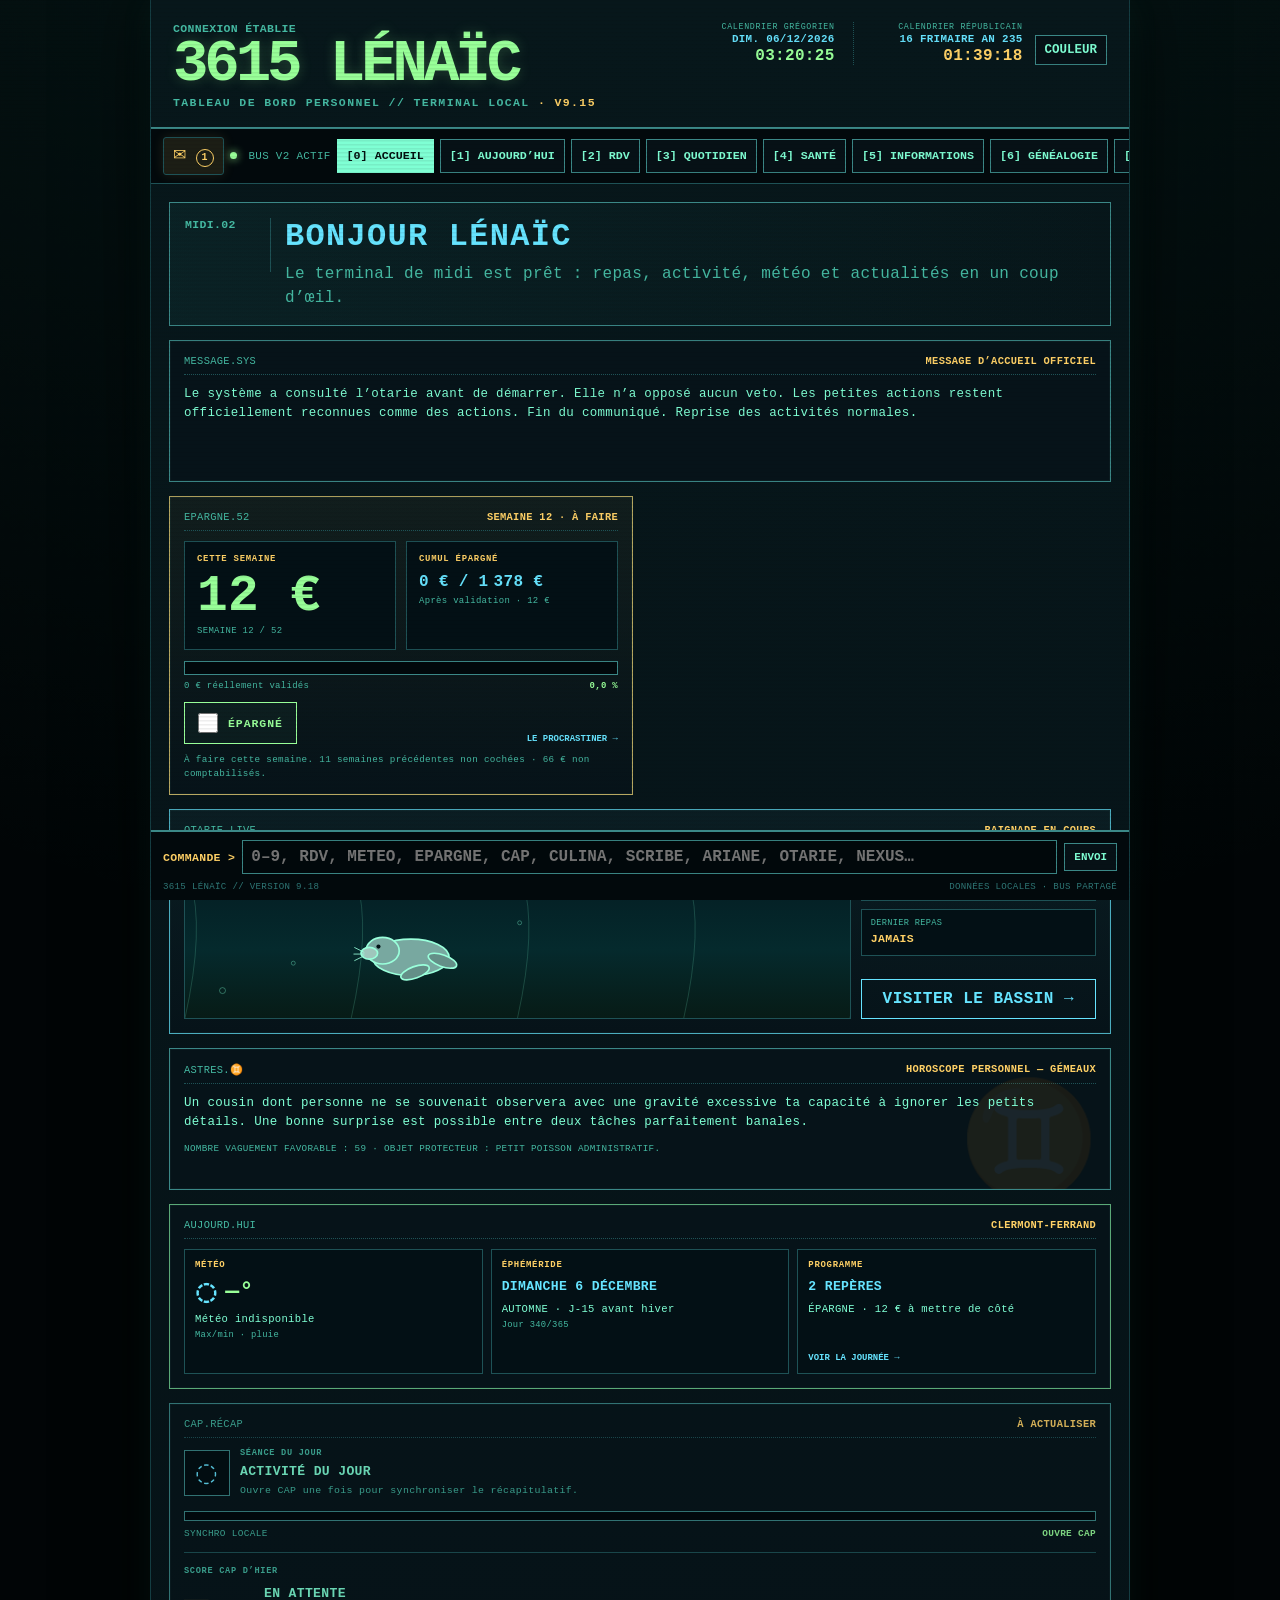
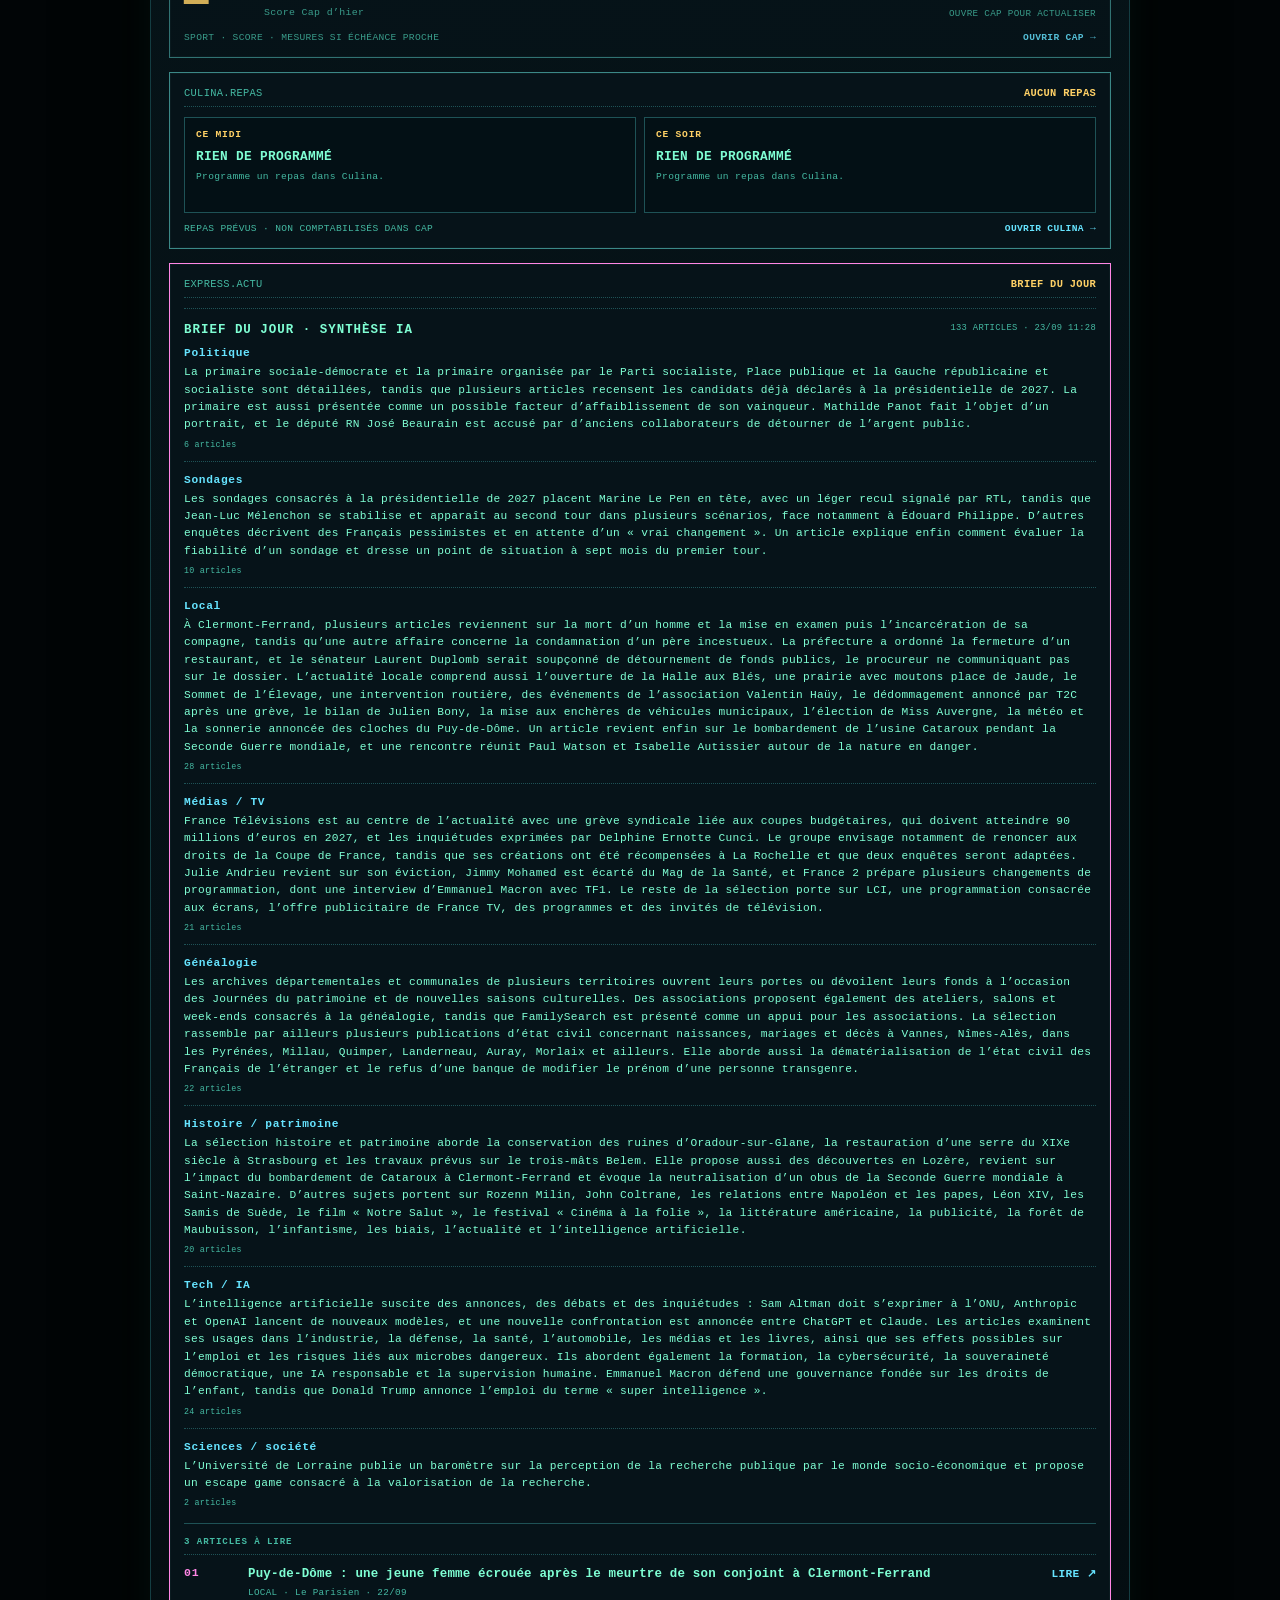
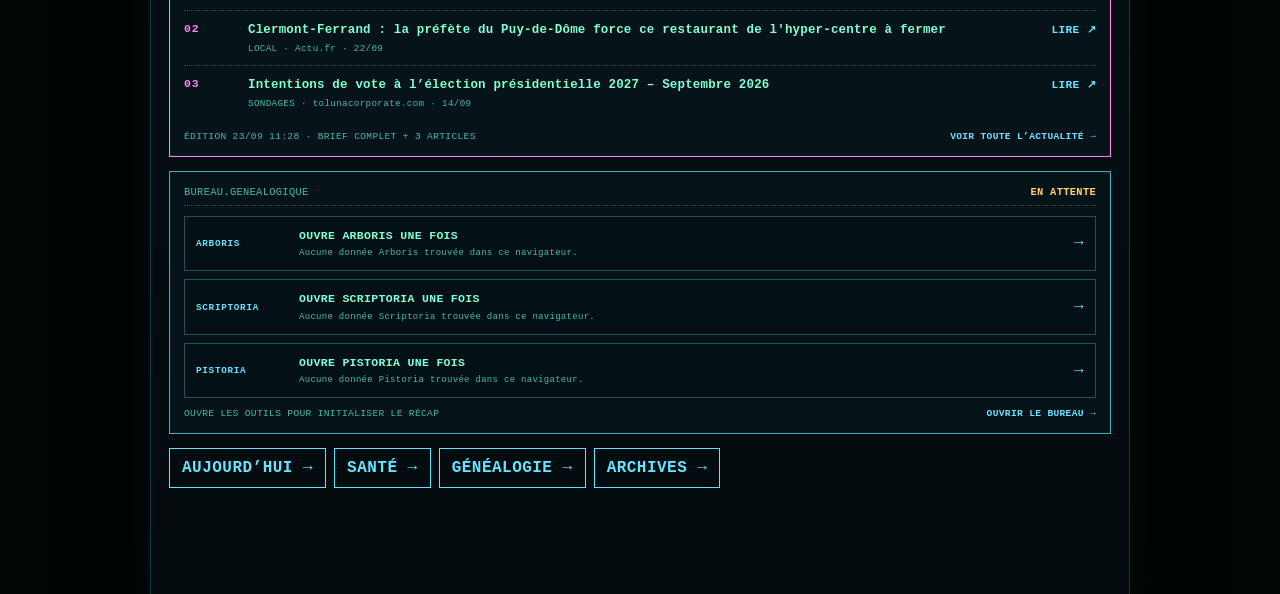
==== commit 58a2049c: "Add files via upload" ====
--- a/index.html
+++ b/index.html
@@ -10,7 +10,7 @@
 <meta http-equiv="Expires" content="0"/>
 <title>3615 LÉNAÏC — Portail personnel</title>
 <link href="assets/favicon.svg?v=20260914-1351-v99" rel="icon" type="image/svg+xml"/>
-<link href="css/style.css?v=20260922-courses-compost-v918" rel="stylesheet"/>
+<link href="css/style.css?v=20260923-productivite-v920" rel="stylesheet"/>
 </head>
 <body data-nexus-cms="v2">
 <div class="terminal-shell">
@@ -118,9 +118,21 @@
 <div class="context-reminder-actions cleaning-reminder-actions"><label class="context-reminder-check"><input id="cleaningReminder3615Done" type="checkbox"/><span>C’EST FAIT</span></label><button class="text-key procrastinate-btn" id="cleaningReminder3615Later" type="button">LE PROCRASTINER →</button></div>
 </article>
 </section>
+<article class="minitel-card meditation-card home-meditation-card" id="homeMeditationCard" hidden>
+<div class="retro-head"><span>ZEN.17-22</span><strong id="homeMeditationStateLabel">PRÊT</strong></div>
+<div class="meditation-display" id="homeMeditationDisplay">05:00</div><div class="meditation-progress"><i id="homeMeditationProgress"></i></div>
+<div class="meditation-presets"><button data-home-meditation-min="5" type="button">5 MIN</button><button data-home-meditation-min="10" type="button">10 MIN</button><button data-home-meditation-min="15" type="button">15 MIN</button><button data-home-meditation-min="20" type="button">20 MIN</button></div>
+<div class="meditation-custom"><label>PERSONNALISÉ <input id="homeMeditationCustom" inputmode="numeric" max="90" min="1" type="number" value="5"/> MIN</label></div>
+<div class="meditation-actions"><button class="minitel-action" id="homeMeditationStartBtn" type="button">DÉMARRER</button><button class="minitel-action secondary" id="homeMeditationFinishBtn" type="button" disabled>TERMINER LA SÉANCE</button><button class="text-key" id="homeMeditationResetBtn" type="button">RÉINITIALISER</button></div>
+<p class="meditation-history" id="homeMeditationHistory">Aucune séance enregistrée aujourd’hui.</p>
+</article>
 <article class="minitel-card home-tomorrow-card" id="homeTomorrowReminders" hidden>
 <div class="retro-head"><span>DEMAIN</span><strong id="homeTomorrowState">À PRÉVOIR</strong></div>
 <div class="home-tomorrow-rows" id="homeTomorrowRows"></div>
+</article>
+<article class="minitel-card weekly-review-card" id="homeWeeklyReview" hidden>
+<div class="retro-head"><span>BILAN.SEMAINE</span><strong id="homeWeeklyReviewState">DIMANCHE SOIR</strong></div>
+<div class="weekly-review-copy" id="homeWeeklyReviewCopy"></div>
 </article>
 <article class="minitel-card transport-month-recap" id="transportMonthRecapHome" hidden></article><div class="nexus-modules-zone" data-home-block="modules" id="homeBlock-modules" hidden></div><article class="minitel-card otarie-home-card" data-home-block="otarie" id="homeBlock-otarie">
 <div class="retro-head"><span>OTARIE.LIVE</span><strong id="otarieHomeMood">BAIGNADE EN COURS</strong></div>
@@ -304,7 +316,7 @@
 <div class="meditation-display" id="meditationDisplay">05:00</div><div class="meditation-progress"><i id="meditationProgress"></i></div>
 <div class="meditation-presets"><button data-meditation-min="3" type="button">3 MIN</button><button class="active" data-meditation-min="5" type="button">5 MIN</button><button data-meditation-min="10" type="button">10 MIN</button><button data-meditation-min="15" type="button">15 MIN</button><button data-meditation-min="20" type="button">20 MIN</button></div>
 <div class="meditation-custom"><label>PERSONNALISÉ <input id="meditationCustom" inputmode="numeric" max="90" min="1" type="number" value="5"/> MIN</label></div>
-<div class="meditation-actions"><button class="minitel-action" id="meditationStartBtn" type="button">DÉMARRER</button><button class="minitel-action secondary" id="meditationResetBtn" type="button">RÉINITIALISER</button></div>
+<div class="meditation-actions"><button class="minitel-action" id="meditationStartBtn" type="button">DÉMARRER</button><button class="minitel-action secondary" id="meditationFinishBtn" type="button" disabled>TERMINER LA SÉANCE</button><button class="text-key" id="meditationResetBtn" type="button">RÉINITIALISER</button></div>
 <p class="meditation-history" id="meditationHistory">Aucune séance enregistrée aujourd’hui.</p>
 </article>
 <div class="health-grid">
@@ -373,7 +385,7 @@
 <p class="section-lead">NEXUS, notifications, bus, sauvegardes et commandes du terminal.</p>
 <div class="system-grid">
 <article class="minitel-card reminder-manager-card" id="reminderManagerCard">
-<div class="retro-head"><span>RAPPELS.LOCAUX</span><strong id="pinnedReminderState">ÉPINGLER UN JOUR</strong></div>
+<div class="retro-head"><span>RAPPELS.LOCAUX</span><strong id="pinnedReminderState">PROGRAMMATION</strong></div>
 <details class="system-accordion" id="reminderManagerAccordion">
 <summary>AJOUTER UN RAPPEL PONCTUEL</summary>
 <div class="reminder-manager-body">
@@ -387,11 +399,43 @@
 <div class="reminder-custom-row"><input id="pinnedReminderCustom" maxlength="80" placeholder="Autre rappel…" type="text"/><button class="text-key" id="pinnedReminderCustomAdd" type="button">ÉPINGLER →</button></div>
 </div>
 </details>
+<details class="system-accordion recurring-accordion" id="recurringReminderAccordion">
+<summary>AJOUTER UN RAPPEL RÉCURRENT</summary>
+<div class="reminder-manager-body recurring-reminder-form">
+<div class="recurring-main-row">
+<label><span>EMOJI</span><input id="recurringReminderEmoji" maxlength="6" placeholder="📌" type="text"/></label>
+<label><span>NOM</span><input id="recurringReminderTitle" maxlength="80" placeholder="Ex. Arroser les plantes" type="text"/></label>
+</div>
+<div class="recurring-settings-row">
+<label><span>FRÉQUENCE</span><select id="recurringReminderFrequency"><option value="daily">TOUS LES JOURS</option><option value="weekly" selected>CHAQUE SEMAINE</option><option value="monthly">CHAQUE MOIS</option></select></label>
+<label id="recurringReminderWeekdayField"><span>JOUR</span><select id="recurringReminderWeekday"><option value="1">LUNDI</option><option value="2">MARDI</option><option value="3">MERCREDI</option><option value="4">JEUDI</option><option value="5">VENDREDI</option><option value="6">SAMEDI</option><option value="0">DIMANCHE</option></select></label>
+<label id="recurringReminderMonthDayField" hidden><span>JOUR DU MOIS</span><input id="recurringReminderMonthDay" max="31" min="1" type="number" value="1"/></label>
+<label><span>HEURE · OPTIONNEL</span><input id="recurringReminderTime" type="time"/></label>
+</div>
+<button class="minitel-action" id="recurringReminderAdd" type="button">AJOUTER LE RAPPEL RÉCURRENT</button>
+</div>
+</details>
+<div class="recurring-reminder-list" id="recurringReminderList"></div>
 <div class="pinned-upcoming" id="pinnedUpcoming"></div>
 </article>
-<article class="minitel-card procrastination-history-card">
-<div class="retro-head"><span>PROCRASTINATION</span><strong id="procrastinationState">HISTORIQUE</strong></div>
-<div class="procrastination-history" id="procrastinationHistory"><div class="express-empty">Aucun report enregistré.</div></div>
+<article class="minitel-card global-history-card">
+<div class="retro-head"><span>HISTORIQUE.GLOBAL</span><strong id="globalHistoryState">CE MOIS</strong></div>
+<div class="global-history-toolbar"><label><span>MOIS</span><input id="globalHistoryMonth" type="month"/></label><label><span>TYPE</span><select id="globalHistoryType"><option value="all">TOUT</option><option value="task">TÂCHES TERMINÉES</option><option value="procrastination">REPORTS</option><option value="meditation">MÉDITATION</option><option value="transport">TRANSPORT</option></select></label></div>
+<div class="global-history-summary" id="globalHistorySummary"></div>
+<div class="procrastination-history" id="globalHistoryList"><div class="express-empty">Aucun événement enregistré.</div></div>
+</article>
+<article class="minitel-card goals-card">
+<div class="retro-head"><span>OBJECTIFS</span><strong id="goalsState">SIMPLES · SANS SCORE</strong></div>
+<div class="goals-list" id="goalsList"></div>
+<details class="system-accordion goals-accordion">
+<summary>AJOUTER UN OBJECTIF</summary>
+<div class="reminder-manager-body goal-form">
+<label><span>MESURE</span><select id="goalMetric"><option value="meditation_sessions">SÉANCES DE MÉDITATION</option><option value="meditation_minutes">MINUTES DE MÉDITATION</option><option value="tasks">TÂCHES TERMINÉES</option><option value="compost">COMPOST VIDÉ</option><option value="shopping">COURSES TERMINÉES</option><option value="cleaning">MÉNAGE TERMINÉ</option></select></label>
+<label><span>OBJECTIF</span><input id="goalTarget" min="1" type="number" value="4"/></label>
+<label><span>PÉRIODE</span><select id="goalPeriod"><option value="week">PAR SEMAINE</option><option value="month">PAR MOIS</option></select></label>
+<button class="minitel-action" id="goalAdd" type="button">AJOUTER L’OBJECTIF</button>
+</div>
+</details>
 </article>
 <article class="minitel-card"><div class="retro-head"><span>NOTIFICATIONS</span><strong id="systemNotifState">—</strong></div><div class="activity-feed" id="systemNotifications"></div></article>
 <article class="minitel-card"><div class="retro-head"><span>NEXUS</span><strong>CMS CENTRAL</strong></div><p>Configuration, contenus, données, automatisations et snapshots.</p><a class="minitel-action" href="cms.html">OUVRIR NEXUS →</a></article>
@@ -406,16 +450,16 @@
 <input autocomplete="off" id="commandInput" placeholder="0–9, RDV, METEO, EPARGNE, CAP, CULINA, SCRIBE, ARIANE, OTARIE, NEXUS…" spellcheck="false"/>
 <button type="submit">ENVOI</button>
 </form>
-<div class="footer-line"><span>3615 LÉNAÏC // VERSION 9.18</span><span>DONNÉES LOCALES · BUS PARTAGÉ</span></div>
+<div class="footer-line"><span>3615 LÉNAÏC // VERSION 9.20</span><span>DONNÉES LOCALES · BUS PARTAGÉ</span></div>
 </footer>
 </div>
 <script src="js/lenaic-bus.js?v=20260922-quotidien-v915"></script>
-<script src="js/app.js?v=20260922-courses-compost-v918"></script>
+<script src="js/app.js?v=20260923-productivite-v920"></script>
 <script src="js/minigames.js?v=20260922-quotidien-v915"></script>
 <script src="js/ecosystem-v2.js?v=20260922-quotidien-v915"></script>
 
 <script>
-window.__3615_BUILD__='20260922-courses-compost-v918';
+window.__3615_BUILD__='20260923-productivite-v920';
 (async()=>{
   try{
     const r=await fetch('version.json?t='+Date.now(),{cache:'no-store'});
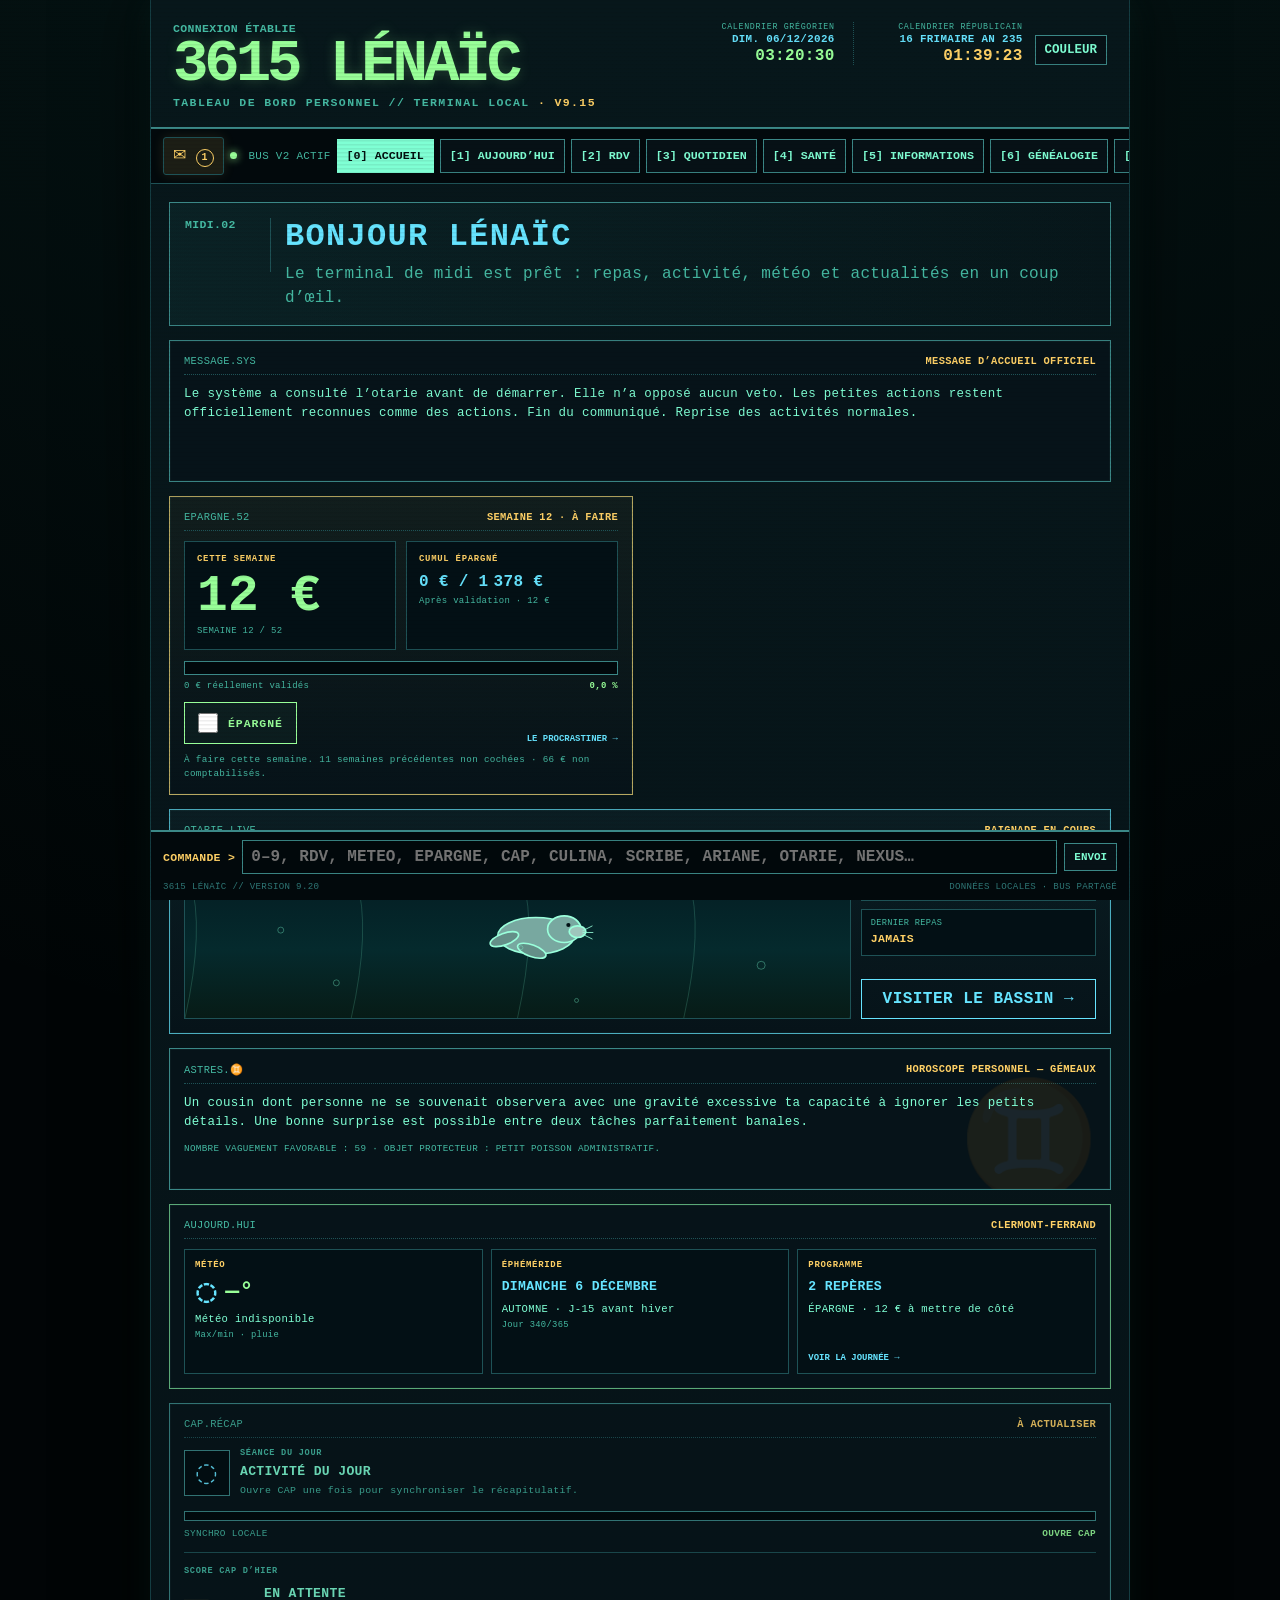
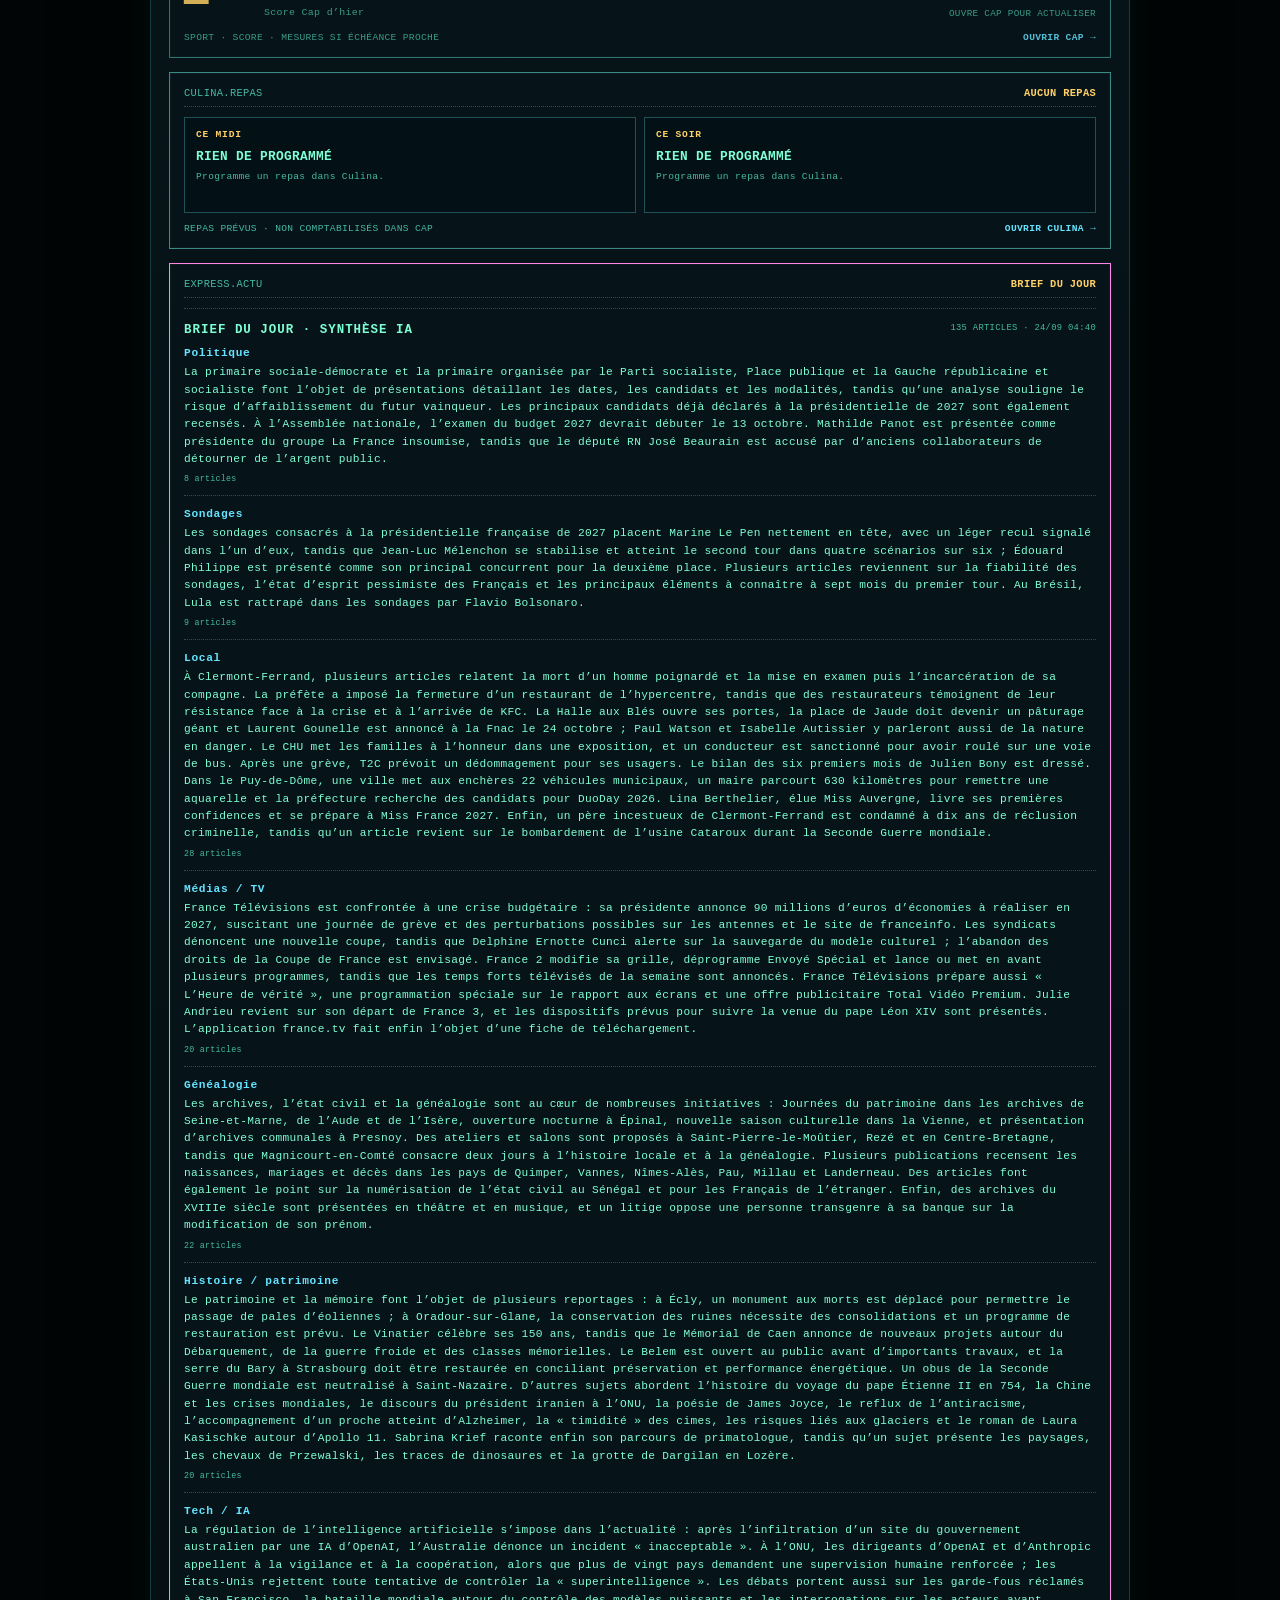
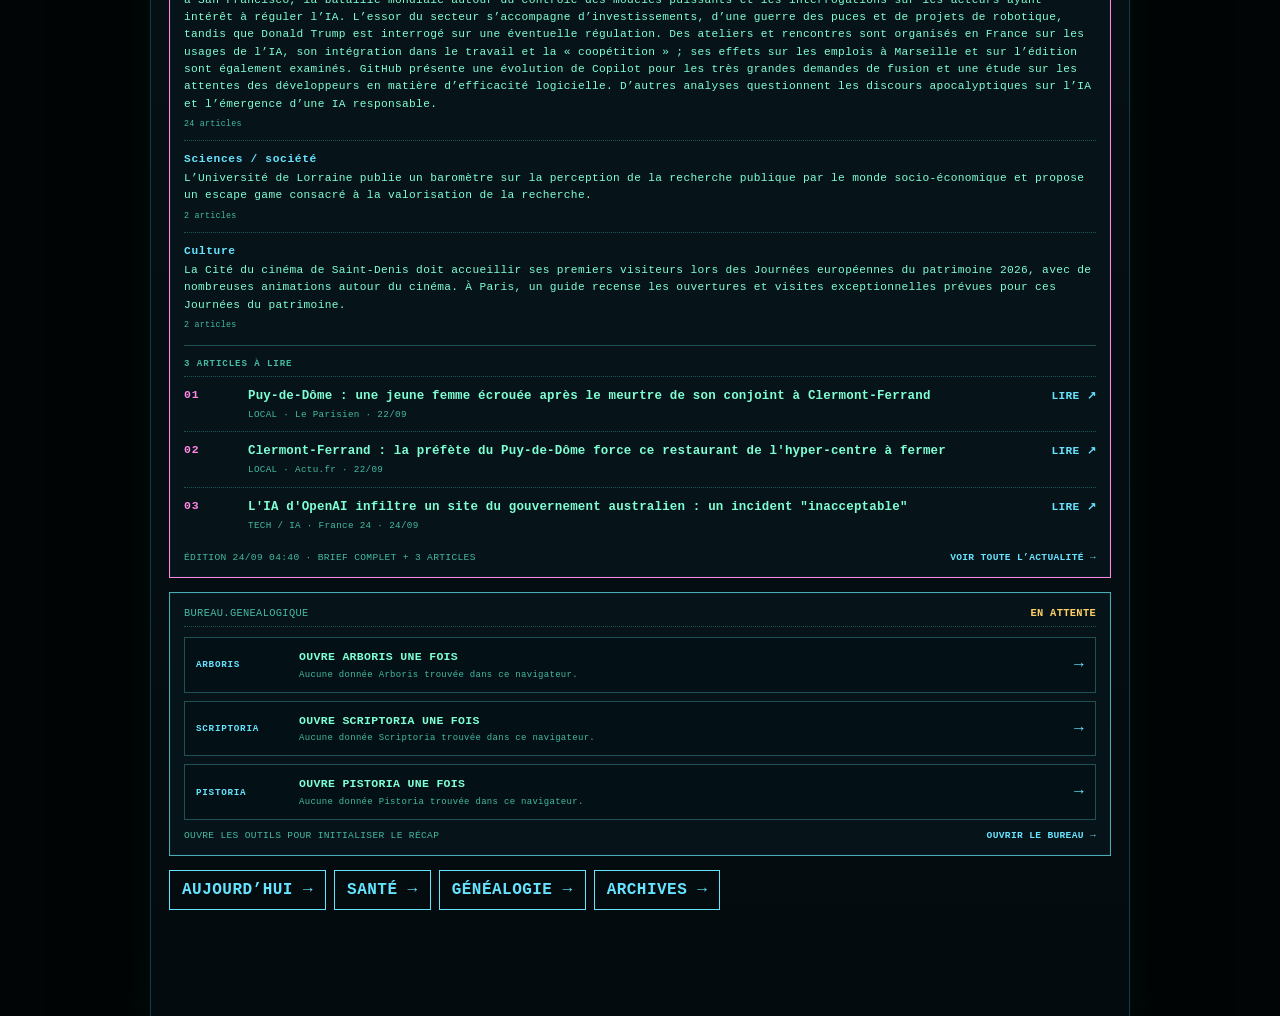
==== commit b5ac47f2: "Add files via upload" ====
--- a/index.html
+++ b/index.html
@@ -10,7 +10,7 @@
 <meta http-equiv="Expires" content="0"/>
 <title>3615 LÉNAÏC — Portail personnel</title>
 <link href="assets/favicon.svg?v=20260914-1351-v99" rel="icon" type="image/svg+xml"/>
-<link href="css/style.css?v=20260923-productivite-v920" rel="stylesheet"/>
+<link href="css/style.css?v=20260924-rappels-v921" rel="stylesheet"/>
 </head>
 <body data-nexus-cms="v2">
 <div class="terminal-shell">
@@ -104,7 +104,7 @@
 <div class="savings52-progress" aria-label="Progression du défi épargne"><i id="savings52Bar"></i></div>
 <div class="savings52-progress-meta"><span id="savings52ProgressText">0 € réellement validés</span><strong id="savings52Percent">0,0 %</strong></div>
 <div class="savings52-actions"><label class="savings52-check" for="savings52Done"><input id="savings52Done" type="checkbox"/><span>ÉPARGNÉ</span></label><button class="text-key procrastinate-btn" id="savings52Later" type="button">LE PROCRASTINER →</button></div>
-<p class="savings52-hint" id="savings52Hint">Le défi commence le lundi 14 septembre 2026.</p>
+<p class="savings52-hint" id="savings52Hint">Rappel hebdomadaire le mercredi.</p>
 </section><section class="context-reminders-zone" data-home-block="reminders" id="contextRemindersZone" hidden>
 <div class="context-reminders-title"><span>RAPPELS.DU.MOMENT</span><strong>JUSTE CE QUI EST UTILE MAINTENANT</strong></div>
 <div class="today-rdv-reminders" id="todayRdvReminders" hidden></div>
@@ -430,7 +430,7 @@
 <details class="system-accordion goals-accordion">
 <summary>AJOUTER UN OBJECTIF</summary>
 <div class="reminder-manager-body goal-form">
-<label><span>MESURE</span><select id="goalMetric"><option value="meditation_sessions">SÉANCES DE MÉDITATION</option><option value="meditation_minutes">MINUTES DE MÉDITATION</option><option value="tasks">TÂCHES TERMINÉES</option><option value="compost">COMPOST VIDÉ</option><option value="shopping">COURSES TERMINÉES</option><option value="cleaning">MÉNAGE TERMINÉ</option></select></label>
+<label><span>MESURE</span><select id="goalMetric"><option value="meditation_sessions">SÉANCES DE MÉDITATION</option><option value="meditation_minutes">MINUTES DE MÉDITATION</option><option value="tasks">TÂCHES TERMINÉES</option><option value="compost">COMPOST VIDÉ</option><option value="shopping">COURSES TERMINÉES</option><option value="cleaning">MÉNAGE TERMINÉ</option><option value="sheets">DRAPS LAVÉS</option><option value="litter">LITIÈRE NETTOYÉE</option></select></label>
 <label><span>OBJECTIF</span><input id="goalTarget" min="1" type="number" value="4"/></label>
 <label><span>PÉRIODE</span><select id="goalPeriod"><option value="week">PAR SEMAINE</option><option value="month">PAR MOIS</option></select></label>
 <button class="minitel-action" id="goalAdd" type="button">AJOUTER L’OBJECTIF</button>
@@ -450,16 +450,16 @@
 <input autocomplete="off" id="commandInput" placeholder="0–9, RDV, METEO, EPARGNE, CAP, CULINA, SCRIBE, ARIANE, OTARIE, NEXUS…" spellcheck="false"/>
 <button type="submit">ENVOI</button>
 </form>
-<div class="footer-line"><span>3615 LÉNAÏC // VERSION 9.20</span><span>DONNÉES LOCALES · BUS PARTAGÉ</span></div>
+<div class="footer-line"><span>3615 LÉNAÏC // VERSION 9.21</span><span>DONNÉES LOCALES · BUS PARTAGÉ</span></div>
 </footer>
 </div>
 <script src="js/lenaic-bus.js?v=20260922-quotidien-v915"></script>
-<script src="js/app.js?v=20260923-productivite-v920"></script>
+<script src="js/app.js?v=20260924-rappels-v921"></script>
 <script src="js/minigames.js?v=20260922-quotidien-v915"></script>
 <script src="js/ecosystem-v2.js?v=20260922-quotidien-v915"></script>
 
 <script>
-window.__3615_BUILD__='20260923-productivite-v920';
+window.__3615_BUILD__='20260924-rappels-v921';
 (async()=>{
   try{
     const r=await fetch('version.json?t='+Date.now(),{cache:'no-store'});
--- a/css/style.css
+++ b/css/style.css
@@ -645,8 +645,53 @@
 .transport-counter-balance>span{color:var(--ink-soft);font-size:.55rem;font-weight:900;letter-spacing:.08em}.transport-counter-balance>strong{color:var(--green);font-size:1.75rem;line-height:1.1}.transport-counter-balance>small{color:var(--ink-soft);font-size:.58rem}
 .transport-counter-actions{display:grid;grid-template-columns:1fr 1fr;gap:8px;margin-top:10px}.transport-counter-actions .text-key{grid-column:1/-1;justify-self:center;margin-top:2px}.transport-counter-actions button b{margin-left:5px;color:inherit}
 .transport-counter-foot{display:flex;justify-content:space-between;gap:10px;align-items:center;margin-top:10px;padding-top:9px;border-top:1px dotted var(--line);font-size:.58rem}.transport-counter-foot>span{color:var(--amber);font-weight:900}.transport-counter-foot>small{color:var(--ink-soft);text-align:right}
-.transport-month-recap{order:38;grid-column:1/-1!important;border-color:color-mix(in srgb,var(--green) 62%,var(--line));background:linear-gradient(90deg,rgba(127,255,180,.045),#031015 40%)}
+.transport-month-recap{order:6;grid-column:1/-1!important;border-color:color-mix(in srgb,var(--green) 62%,var(--line));background:linear-gradient(90deg,rgba(127,255,180,.045),#031015 40%)}
 .transport-month-recap[hidden]{display:none!important}.transport-month-recap-today{margin-bottom:14px}
 .transport-recap-copy{display:grid;grid-template-columns:52px minmax(0,1fr);gap:12px;align-items:center}.transport-recap-copy>span{display:grid;place-items:center;width:52px;height:52px;border:1px solid var(--green);font-size:1.55rem}.transport-recap-copy strong{display:block;color:var(--green);font-size:.86rem;line-height:1.4}.transport-recap-copy p{margin:5px 0 0;color:var(--ink);font-size:.67rem}.transport-recap-copy p b{color:var(--amber)}.transport-recap-copy small{display:block;margin-top:4px;color:var(--ink-soft);font-size:.55rem}
 #transportUndoBtn:disabled{opacity:.38;cursor:not-allowed}
 @media(max-width:620px){.transport-counter-actions{grid-template-columns:1fr}.transport-counter-actions .text-key{grid-column:auto;justify-self:stretch}.transport-counter-foot{align-items:flex-start;flex-direction:column}.transport-counter-foot>small{text-align:left}.savings52-actions,.cleaning-reminder-actions{align-items:stretch;flex-direction:column}.savings52-actions>* ,.cleaning-reminder-actions>*{width:100%;justify-content:center}.transport-recap-copy{grid-template-columns:42px 1fr}.transport-recap-copy>span{width:42px;height:42px;font-size:1.25rem}}
+
+
+/* === V9.16 · Rappels locaux, Demain, Courses & historique === */
+.local-reminders-list{display:grid;gap:8px}.local-reminders-list[hidden]{display:none!important}
+.context-reminder.is-done{opacity:.72;border-color:color-mix(in srgb,var(--green) 55%,var(--line));background:linear-gradient(90deg,rgba(91,255,168,.05),#031015 35%)}
+.context-reminder.is-done .context-reminder-copy strong{color:var(--green);text-decoration:line-through;text-decoration-thickness:1px}
+.context-reminder.is-done .context-reminder-icon{border-color:var(--green)}
+.context-reminder-status{display:inline-block;margin-top:5px;color:var(--green);font-size:.54rem;font-weight:900;letter-spacing:.08em}
+.context-reminder-actions .minitel-action:disabled,.context-reminder-actions .text-key:disabled{opacity:.4;cursor:not-allowed}
+.shopping-reminder-list{display:flex;flex-wrap:wrap;gap:5px;margin-top:7px}.shopping-reminder-list span{border:1px solid var(--line);background:rgba(0,0,0,.18);padding:3px 6px;color:var(--ink-soft);font-size:.53rem}
+.home-tomorrow-card{order:6;grid-column:1/-1!important;border-color:color-mix(in srgb,var(--cyan) 42%,var(--line));background:linear-gradient(90deg,rgba(80,210,255,.035),#031015 42%)}
+.home-tomorrow-card[hidden]{display:none!important}.home-tomorrow-rows{display:grid;gap:7px}.home-tomorrow-row{display:flex;align-items:flex-start;justify-content:space-between;gap:10px;border:1px solid var(--line);background:rgba(0,0,0,.12);padding:9px 10px}.home-tomorrow-row span{display:block;color:var(--muted);font-size:.54rem;letter-spacing:.08em}.home-tomorrow-row strong{display:block;margin-top:3px;color:var(--cyan);font-size:.7rem}.home-tomorrow-row small{display:block;margin-top:3px;color:var(--ink-soft);font-size:.54rem}.home-tomorrow-row>b{color:var(--amber);font-size:.6rem;white-space:nowrap}
+.reminder-manager-card,.procrastination-history-card{grid-column:1/-1}.system-accordion{border:1px solid var(--line);background:#031015}.system-accordion summary{cursor:pointer;list-style:none;padding:11px 12px;color:var(--cyan);font-size:.66rem;font-weight:900;letter-spacing:.08em}.system-accordion summary::-webkit-details-marker{display:none}.system-accordion summary::after{content:'＋';float:right;color:var(--amber)}.system-accordion[open] summary::after{content:'−'}
+.reminder-manager-body{border-top:1px solid var(--line);padding:11px;display:grid;gap:10px}.reminder-date-field{display:grid;gap:5px}.reminder-date-field span{color:var(--muted);font-size:.55rem;letter-spacing:.08em}.reminder-date-field input,.reminder-custom-row input{width:100%;border:1px solid var(--line-strong);background:#01080b;color:var(--ink);padding:9px 10px;font:inherit}
+.reminder-template-grid{display:grid;grid-template-columns:repeat(3,minmax(0,1fr));gap:7px}.reminder-template-grid .minitel-action{min-width:0}.reminder-custom-row{display:grid;grid-template-columns:minmax(0,1fr) auto;gap:7px}.reminder-custom-row .text-key{margin:0}
+.pinned-upcoming{display:grid;gap:6px;margin-top:9px}.pinned-upcoming-row{display:flex;justify-content:space-between;gap:10px;border-top:1px dotted var(--line);padding-top:7px}.pinned-upcoming-row:first-child{border-top:0}.pinned-upcoming-row strong{color:var(--ink);font-size:.64rem}.pinned-upcoming-row small{display:block;margin-top:2px;color:var(--muted);font-size:.53rem}.pinned-upcoming-row button{border:0;background:none;color:var(--amber);font:inherit;font-size:.55rem;cursor:pointer}
+.procrastination-history{display:grid;gap:7px}.procrastination-row{display:flex;justify-content:space-between;gap:10px;border-bottom:1px dotted var(--line);padding-bottom:7px}.procrastination-row:last-child{border-bottom:0}.procrastination-row strong{color:var(--ink);font-size:.64rem}.procrastination-row small{display:block;margin-top:2px;color:var(--muted);font-size:.53rem}.procrastination-row b{color:var(--amber);font-size:.56rem;white-space:nowrap}
+@media(max-width:680px){.reminder-template-grid{grid-template-columns:1fr}.reminder-custom-row{grid-template-columns:1fr}.home-tomorrow-row{align-items:flex-start}.shopping-reminder-list{max-height:140px;overflow:auto}}
+
+/* === V9.20 · Récurrences, historique global, bilan hebdo & objectifs === */
+.recurring-accordion{margin-top:9px}
+.recurring-main-row,.recurring-settings-row{display:grid;gap:8px}
+.recurring-main-row{grid-template-columns:110px minmax(0,1fr)}
+.recurring-settings-row{grid-template-columns:repeat(3,minmax(0,1fr))}
+.recurring-reminder-form label,.goal-form label,.global-history-toolbar label{display:grid;gap:5px;min-width:0}
+.recurring-reminder-form label>span,.goal-form label>span,.global-history-toolbar label>span{color:var(--muted);font-size:.53rem;font-weight:900;letter-spacing:.08em}
+.recurring-reminder-form input,.recurring-reminder-form select,.goal-form input,.goal-form select,.global-history-toolbar input,.global-history-toolbar select{width:100%;min-width:0;border:1px solid var(--line-strong);background:#01080b;color:var(--ink);padding:9px 10px;font:inherit}
+.recurring-reminder-list{display:grid;gap:6px;margin-top:10px;padding-top:9px;border-top:1px dashed var(--line)}
+.recurring-list-head{display:flex;justify-content:space-between;align-items:center;color:var(--cyan);font-size:.55rem;font-weight:900;letter-spacing:.08em}
+.global-history-card,.goals-card{grid-column:1/-1}
+.global-history-toolbar{display:grid;grid-template-columns:1fr 1fr;gap:8px;margin-bottom:10px}
+.global-history-summary{display:grid;grid-template-columns:repeat(4,minmax(0,1fr));gap:6px;margin-bottom:11px}
+.global-history-summary span{border:1px solid var(--line);background:#031015;padding:8px;color:var(--ink-soft);font-size:.57rem;font-weight:900;text-align:center}
+.global-history-row b{color:var(--cyan)}
+.goals-list{display:grid;gap:7px;margin-bottom:10px}
+.goal-row{display:grid;grid-template-columns:minmax(0,1fr) auto auto;gap:10px;align-items:center;border:1px solid var(--line);background:#031015;padding:9px 10px}
+.goal-row strong{display:block;color:var(--ink);font-size:.65rem}.goal-row small{display:block;margin-top:3px;color:var(--muted);font-size:.53rem}
+.goal-row>b{color:var(--amber);font-size:.66rem;white-space:nowrap}.goal-row.is-done>b{color:var(--green)}.goal-row.is-done{border-color:color-mix(in srgb,var(--green) 48%,var(--line))}
+.goal-row button{border:0;background:none;color:var(--amber);font:inherit;font-size:.53rem;cursor:pointer}
+.goal-form{grid-template-columns:1.5fr .7fr 1fr auto;align-items:end}.goal-form .minitel-action{align-self:end}
+.weekly-review-card{order:6;grid-column:1/-1!important;border-color:color-mix(in srgb,var(--green) 55%,var(--line));background:linear-gradient(90deg,rgba(127,255,180,.05),#031015 42%)}
+.weekly-review-card[hidden]{display:none!important}.weekly-review-copy{display:grid;grid-template-columns:repeat(4,minmax(0,1fr));gap:7px}
+.weekly-review-copy>div{border:1px solid var(--line);background:#020b0e;padding:10px;text-align:center}.weekly-review-copy strong{display:block;color:var(--green);font-size:1rem}.weekly-review-copy span{display:block;margin-top:4px;color:var(--ink-soft);font-size:.5rem;line-height:1.35;letter-spacing:.05em}
+@media(max-width:720px){.recurring-main-row,.recurring-settings-row,.global-history-toolbar,.goal-form{grid-template-columns:1fr}.global-history-summary,.weekly-review-copy{grid-template-columns:1fr 1fr}.goal-row{grid-template-columns:1fr auto}.goal-row button{grid-column:1/-1;justify-self:start}}
+@media(max-width:430px){.global-history-summary,.weekly-review-copy{grid-template-columns:1fr}}
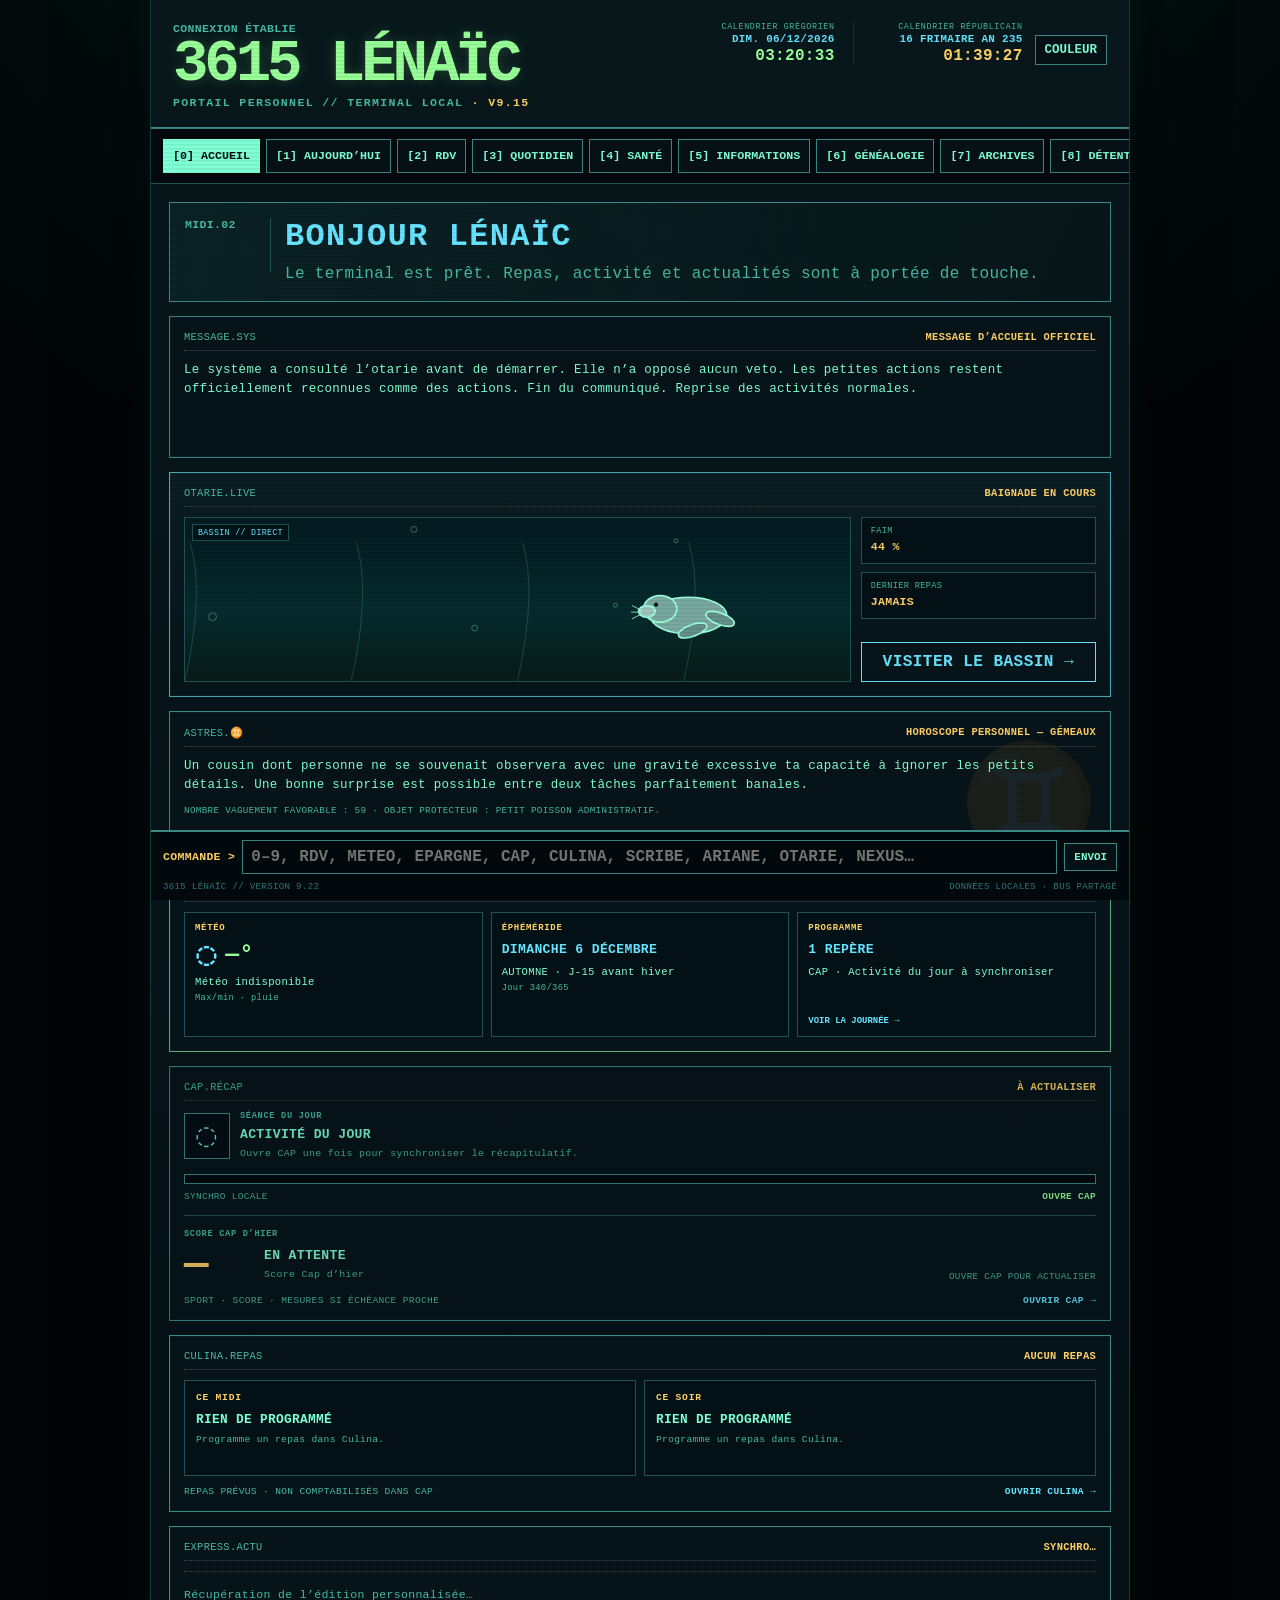
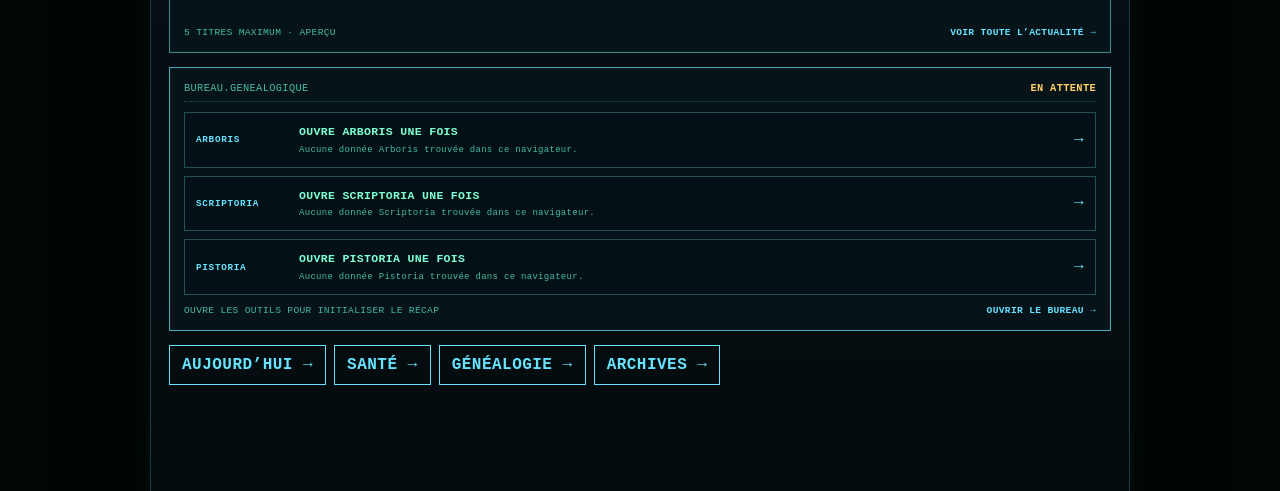
==== commit 715516ce: "Add files via upload" ====
--- a/index.html
+++ b/index.html
@@ -274,8 +274,8 @@
 <form class="rdv-form" id="rdvForm">
 <input id="rdvEditId" type="hidden"/>
 <label class="rdv-field rdv-title-field"><span>INTITULÉ</span><input id="rdvTitle" maxlength="100" placeholder="Ex. Débat, dentiste, appel…" required type="text"/></label>
-<label class="rdv-field"><span>DATE</span><input id="rdvDate" required type="date"/></label>
-<label class="rdv-field"><span>HEURE</span><input id="rdvTime" required type="time"/></label>
+<label class="rdv-field"><span>DATE</span><div class="rdv-picker-wrap"><input id="rdvDate" required type="date"/><button class="rdv-picker-button" id="rdvDatePickerBtn" type="button" aria-label="Choisir la date">📅 CHOISIR</button></div></label>
+<label class="rdv-field"><span>HEURE</span><div class="rdv-picker-wrap"><input id="rdvTime" required type="time"/><button class="rdv-picker-button" id="rdvTimePickerBtn" type="button" aria-label="Choisir l’heure">🕒 CHOISIR</button></div></label>
 <label class="rdv-field"><span>TYPE</span><select id="rdvType"><option value="rdv">RENDEZ-VOUS</option><option value="rappel">RAPPEL</option><option value="alerte">ALERTE</option></select></label>
 <label class="rdv-field"><span>NOTIFICATION</span><select id="rdvNotify"><option value="0">À L’HEURE H</option><option value="5">5 MIN AVANT</option><option value="10">10 MIN AVANT</option><option value="30">30 MIN AVANT</option><option value="60">1 H AVANT</option><option value="1440">1 JOUR AVANT</option></select></label>
 <label class="rdv-field rdv-note-field"><span>NOTE</span><textarea id="rdvNote" maxlength="300" placeholder="Lieu, chaîne, informations utiles…" rows="3"></textarea></label>
@@ -450,7 +450,7 @@
 <input autocomplete="off" id="commandInput" placeholder="0–9, RDV, METEO, EPARGNE, CAP, CULINA, SCRIBE, ARIANE, OTARIE, NEXUS…" spellcheck="false"/>
 <button type="submit">ENVOI</button>
 </form>
-<div class="footer-line"><span>3615 LÉNAÏC // VERSION 9.21</span><span>DONNÉES LOCALES · BUS PARTAGÉ</span></div>
+<div class="footer-line"><span>3615 LÉNAÏC // VERSION 9.22</span><span>DONNÉES LOCALES · BUS PARTAGÉ</span></div>
 </footer>
 </div>
 <script src="js/lenaic-bus.js?v=20260922-quotidien-v915"></script>
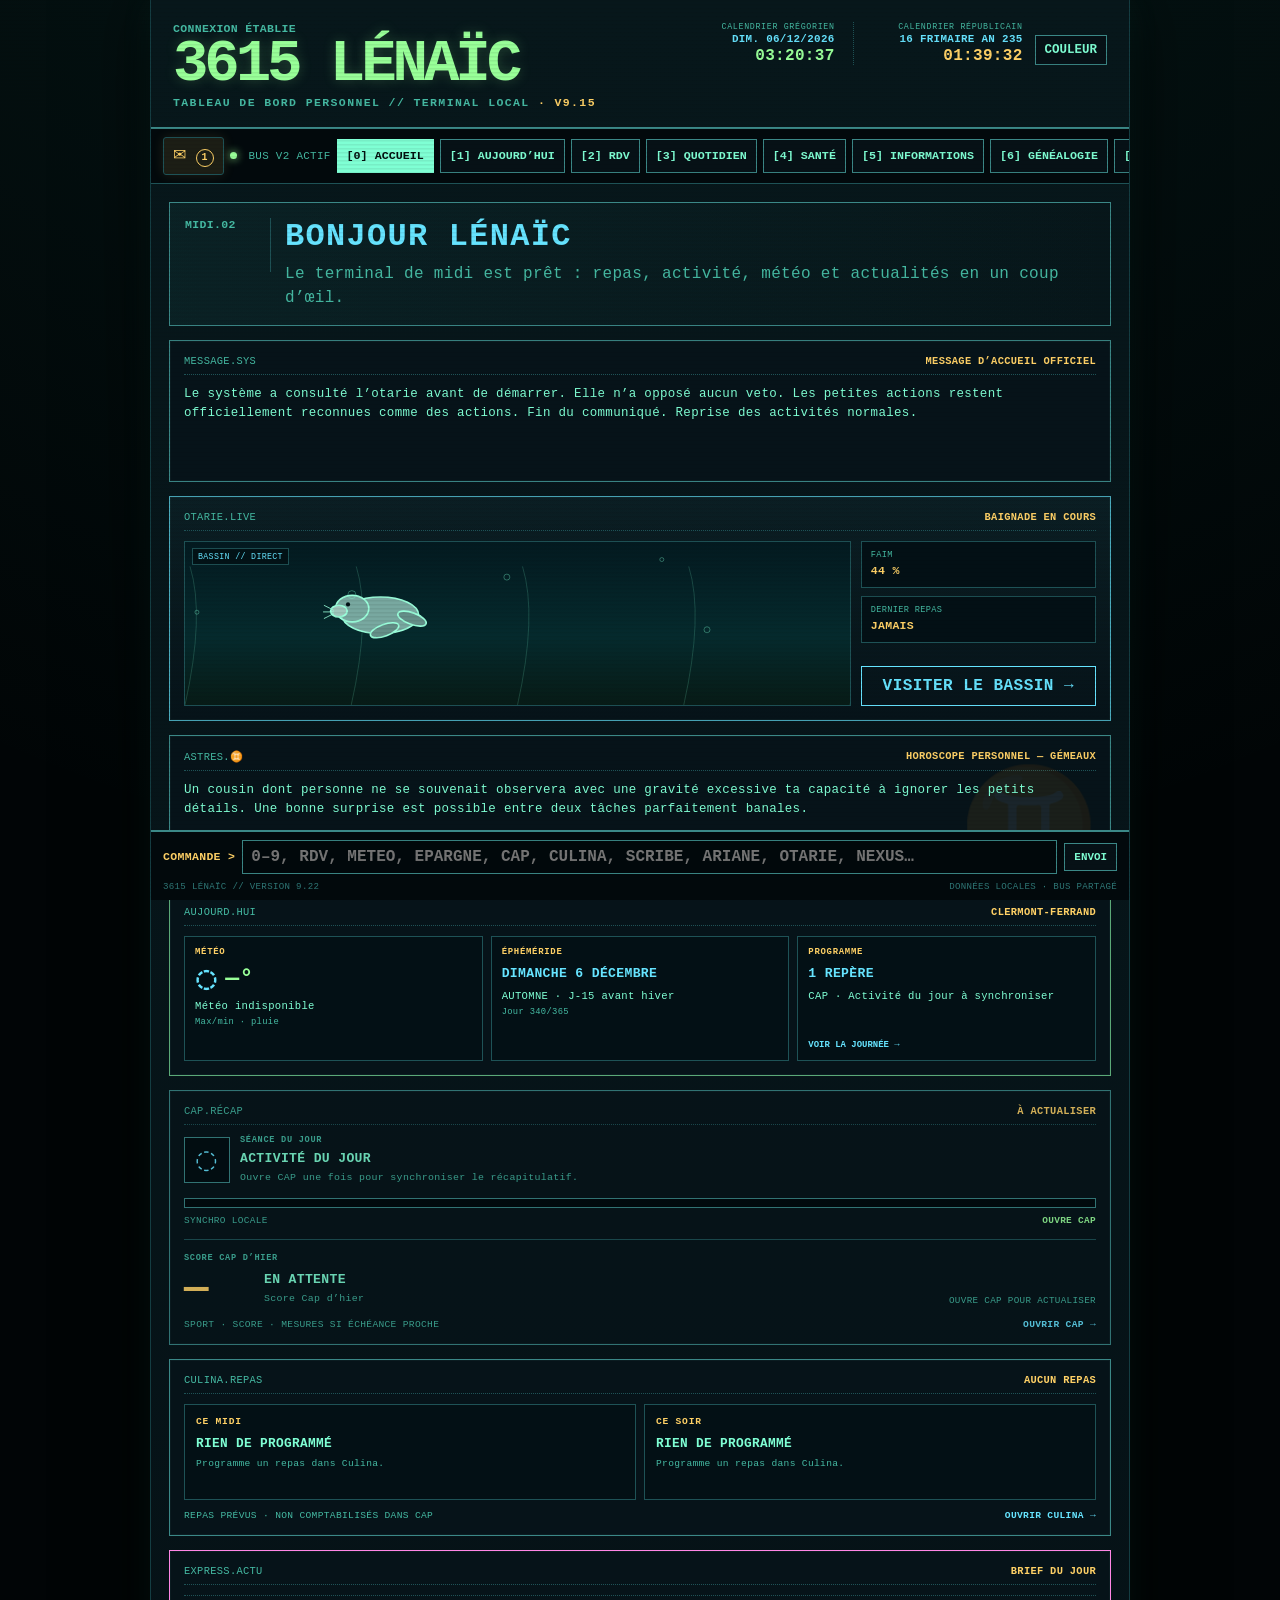
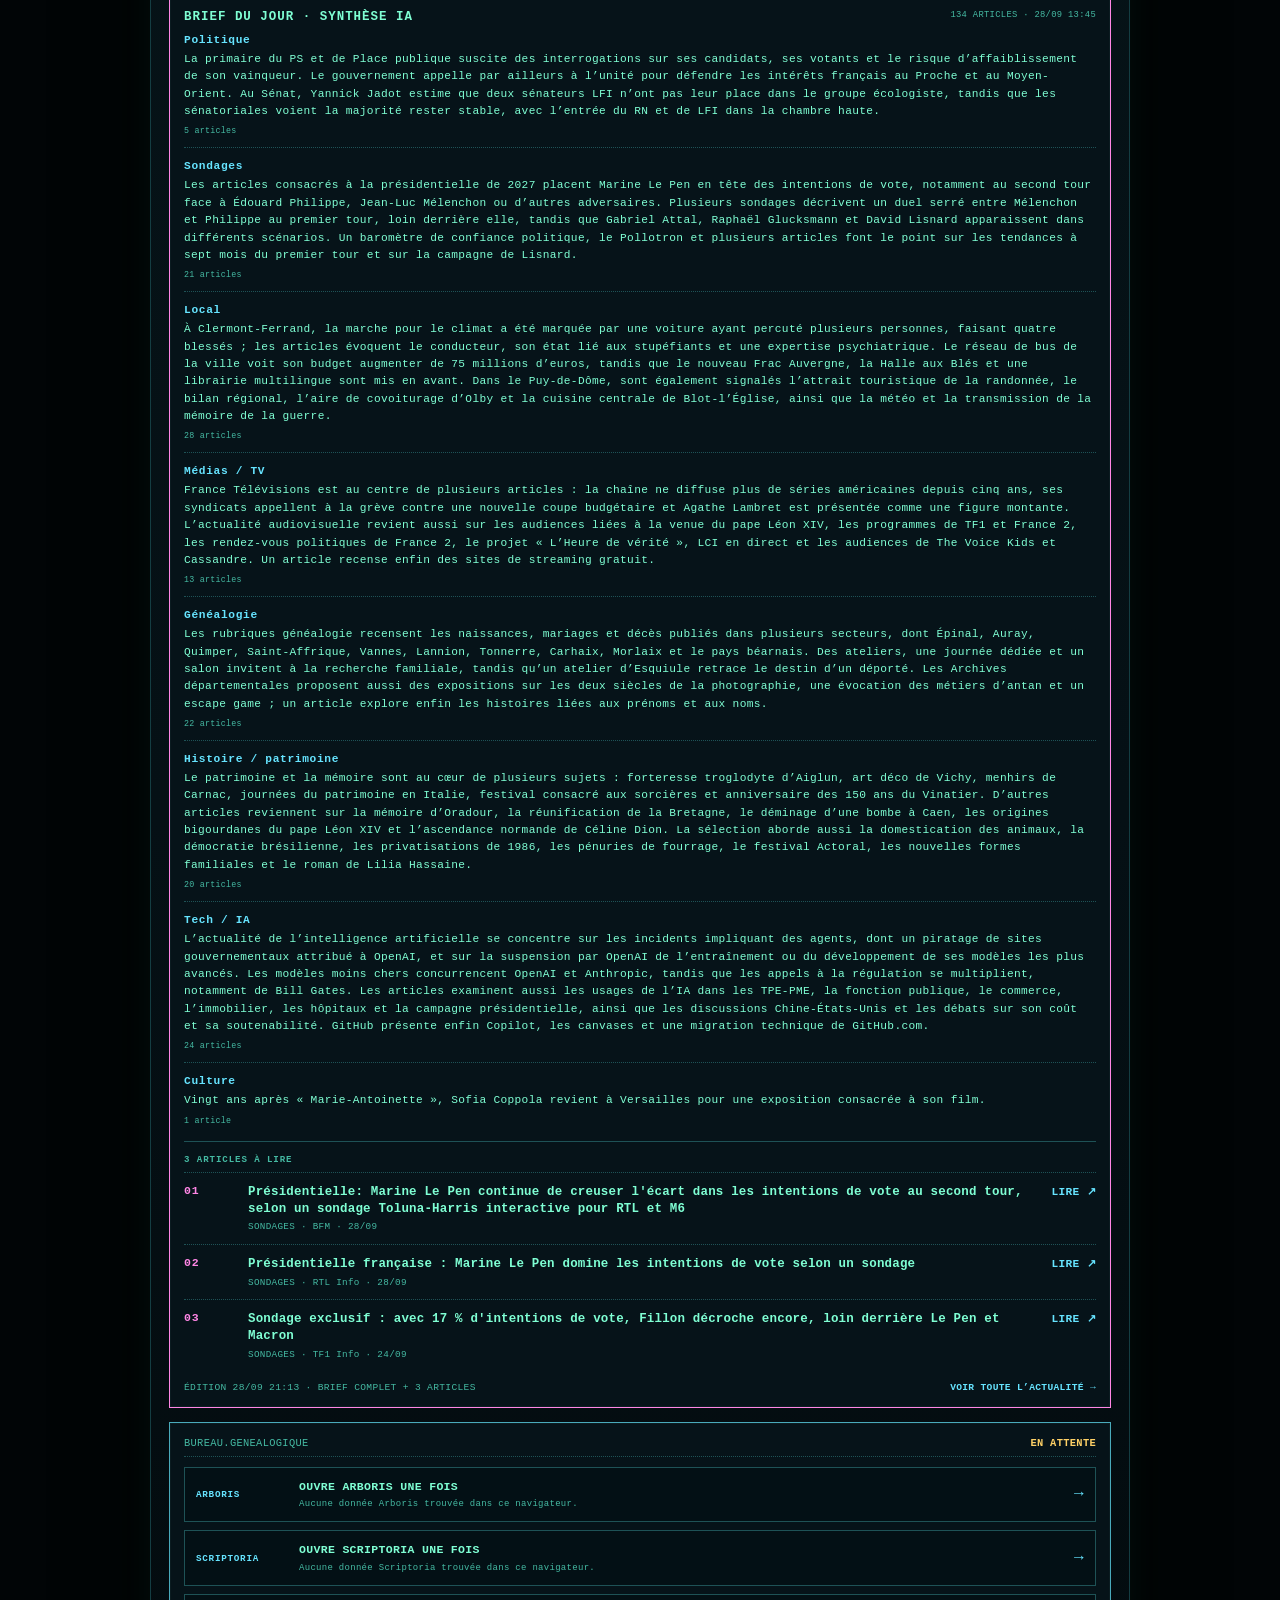
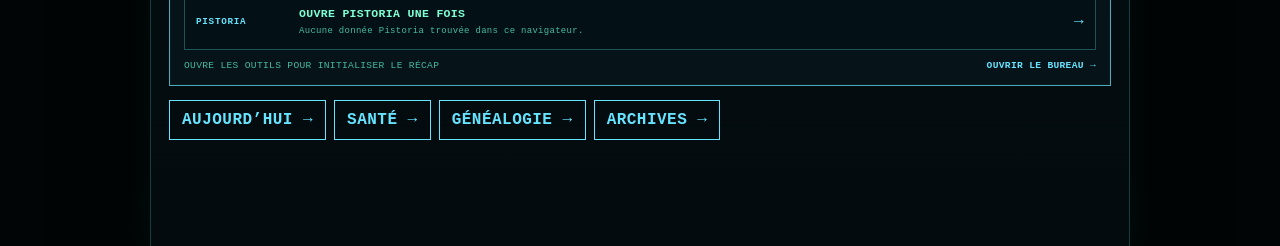
==== commit 1ee5dcf5: "Add files via upload" ====
--- a/index.html
+++ b/index.html
@@ -274,8 +274,8 @@
 <form class="rdv-form" id="rdvForm">
 <input id="rdvEditId" type="hidden"/>
 <label class="rdv-field rdv-title-field"><span>INTITULÉ</span><input id="rdvTitle" maxlength="100" placeholder="Ex. Débat, dentiste, appel…" required type="text"/></label>
-<label class="rdv-field"><span>DATE</span><div class="rdv-picker-wrap"><input id="rdvDate" required type="date"/><button class="rdv-picker-button" id="rdvDatePickerBtn" type="button" aria-label="Choisir la date">📅 CHOISIR</button></div></label>
-<label class="rdv-field"><span>HEURE</span><div class="rdv-picker-wrap"><input id="rdvTime" required type="time"/><button class="rdv-picker-button" id="rdvTimePickerBtn" type="button" aria-label="Choisir l’heure">🕒 CHOISIR</button></div></label>
+<label class="rdv-field"><span>DATE</span><div class="rdv-date-parts" role="group" aria-label="Date du rendez-vous"><select id="rdvDateDay" aria-label="Jour"></select><select id="rdvDateMonth" aria-label="Mois"></select><select id="rdvDateYear" aria-label="Année"></select><input id="rdvDate" type="hidden"/></div><small class="rdv-field-hint">JOUR · MOIS · ANNÉE</small></label>
+<label class="rdv-field"><span>HEURE</span><div class="rdv-time-parts" role="group" aria-label="Heure du rendez-vous"><select id="rdvTimeHour" aria-label="Heure"></select><span class="rdv-time-separator">:</span><select id="rdvTimeMinute" aria-label="Minute"></select><input id="rdvTime" type="hidden"/></div><small class="rdv-field-hint">HEURE · MINUTE</small></label>
 <label class="rdv-field"><span>TYPE</span><select id="rdvType"><option value="rdv">RENDEZ-VOUS</option><option value="rappel">RAPPEL</option><option value="alerte">ALERTE</option></select></label>
 <label class="rdv-field"><span>NOTIFICATION</span><select id="rdvNotify"><option value="0">À L’HEURE H</option><option value="5">5 MIN AVANT</option><option value="10">10 MIN AVANT</option><option value="30">30 MIN AVANT</option><option value="60">1 H AVANT</option><option value="1440">1 JOUR AVANT</option></select></label>
 <label class="rdv-field rdv-note-field"><span>NOTE</span><textarea id="rdvNote" maxlength="300" placeholder="Lieu, chaîne, informations utiles…" rows="3"></textarea></label>
@@ -450,16 +450,16 @@
 <input autocomplete="off" id="commandInput" placeholder="0–9, RDV, METEO, EPARGNE, CAP, CULINA, SCRIBE, ARIANE, OTARIE, NEXUS…" spellcheck="false"/>
 <button type="submit">ENVOI</button>
 </form>
-<div class="footer-line"><span>3615 LÉNAÏC // VERSION 9.22</span><span>DONNÉES LOCALES · BUS PARTAGÉ</span></div>
+<div class="footer-line"><span>3615 LÉNAÏC // VERSION 9.23</span><span>DONNÉES LOCALES · BUS PARTAGÉ</span></div>
 </footer>
 </div>
 <script src="js/lenaic-bus.js?v=20260922-quotidien-v915"></script>
-<script src="js/app.js?v=20260924-rappels-v921"></script>
+<script src="js/app.js?v=20260929-rdv-manual-v923"></script>
 <script src="js/minigames.js?v=20260922-quotidien-v915"></script>
 <script src="js/ecosystem-v2.js?v=20260922-quotidien-v915"></script>
 
 <script>
-window.__3615_BUILD__='20260924-rappels-v921';
+window.__3615_BUILD__='20260929-rdv-manual-v923';
 (async()=>{
   try{
     const r=await fetch('version.json?t='+Date.now(),{cache:'no-store'});
--- a/css/style.css
+++ b/css/style.css
@@ -618,12 +618,13 @@
 .rdv-phone-note{margin-top:12px;padding-top:10px;border-top:1px dashed var(--line);color:var(--ink-soft);font-size:.6rem;line-height:1.5}.rdv-phone-note b{color:var(--amber)}
 .rdv-form{display:grid;grid-template-columns:1.6fr 1fr 1fr;gap:10px}.rdv-field{display:grid;gap:5px;min-width:0}.rdv-field>span{color:var(--amber);font-size:.55rem;font-weight:900;letter-spacing:.08em}
 .rdv-field input,.rdv-field select,.rdv-field textarea{width:100%;min-width:0;border:1px solid var(--line-strong);border-radius:0;background:#001014;color:var(--ink);padding:10px;font:inherit}.rdv-field textarea{resize:vertical;line-height:1.4}.rdv-title-field{grid-column:1/-1}.rdv-note-field{grid-column:1/-1}.rdv-form-actions{grid-column:1/-1;display:flex;gap:8px;flex-wrap:wrap}
+.rdv-picker-wrap{display:grid;grid-template-columns:minmax(0,1fr) auto;gap:7px;align-items:stretch}.rdv-field input[type="date"],.rdv-field input[type="time"]{color-scheme:dark;cursor:pointer;min-height:48px}.rdv-field input[type="date"]::-webkit-calendar-picker-indicator,.rdv-field input[type="time"]::-webkit-calendar-picker-indicator{opacity:1;cursor:pointer;filter:invert(89%) sepia(29%) saturate(781%) hue-rotate(67deg) brightness(105%)}.rdv-picker-button{appearance:none;border:1px solid var(--line-strong);border-radius:0;background:#061116;color:var(--green);padding:8px 10px;font:900 .55rem var(--mono);white-space:nowrap;cursor:pointer;touch-action:manipulation}.rdv-picker-button:active,.rdv-picker-button:focus-visible{border-color:var(--green);outline:1px solid var(--green)}
 .rdv-list-head{display:flex;align-items:center;justify-content:space-between;gap:12px;margin:18px 0 8px;padding:0 2px}.rdv-list-head span{display:block;color:var(--amber);font-size:.54rem;font-weight:900}.rdv-list-head strong{display:block;margin-top:3px;color:var(--ink);font-size:.72rem}
 .rdv-list{display:grid;gap:9px}.rdv-item{display:grid;grid-template-columns:74px minmax(0,1fr) auto;gap:12px;align-items:center;border:1px solid var(--line);background:#031015;padding:11px}.rdv-item.is-today{border-color:var(--amber)}.rdv-item.is-done{opacity:.62}.rdv-datebox{display:grid;place-items:center;align-content:center;min-height:62px;border:1px solid var(--line-strong);text-align:center}.rdv-datebox span{color:var(--amber);font-size:.54rem;font-weight:900}.rdv-datebox strong{margin-top:3px;color:var(--cyan);font-size:1rem}.rdv-copy{min-width:0}.rdv-copy>span{display:block;color:var(--ink-soft);font-size:.52rem;letter-spacing:.08em}.rdv-copy>strong{display:block;margin:4px 0;color:var(--ink);font-size:.76rem;line-height:1.3}.rdv-copy>small{display:block;color:var(--ink-soft);font-size:.56rem;line-height:1.4;white-space:normal}.rdv-actions{display:flex;justify-content:flex-end;gap:6px;flex-wrap:wrap;max-width:260px}.rdv-actions button{border:1px solid var(--line);background:transparent;color:var(--ink);padding:7px 8px;font:800 .54rem var(--mono);cursor:pointer}.rdv-actions button:hover{border-color:var(--cyan);color:var(--cyan)}.rdv-actions .rdv-delete{color:var(--red)}.rdv-actions .rdv-calendar{color:var(--amber)}.rdv-actions .rdv-done{color:var(--green)}
 .rdv-history{margin-top:14px}.rdv-history summary{cursor:pointer;color:var(--ink-soft);font-weight:900;font-size:.65rem;letter-spacing:.08em}.rdv-history summary span{color:var(--amber)}.rdv-history .rdv-list{margin-top:12px}
 .rdv-toast{position:fixed;left:50%;bottom:22px;z-index:10000;transform:translateX(-50%);max-width:min(560px,calc(100vw - 24px));border:1px solid var(--amber);background:#031015;color:var(--ink);padding:10px 13px;box-shadow:0 0 24px rgba(0,0,0,.55);font-size:.62rem;line-height:1.4}
 @media(max-width:720px){.notification-bell{order:99}.rdv-form{grid-template-columns:1fr 1fr}.rdv-title-field,.rdv-note-field,.rdv-form-actions{grid-column:1/-1}.rdv-item{grid-template-columns:60px 1fr}.rdv-actions{grid-column:1/-1;justify-content:flex-start;max-width:none}.rdv-notification-row{grid-template-columns:1fr}.rdv-notification-row .minitel-action{width:100%}.rdv-list-head{align-items:flex-start;flex-direction:column}}
-@media(max-width:430px){.rdv-form{grid-template-columns:1fr}.rdv-title-field,.rdv-note-field,.rdv-form-actions{grid-column:auto}.rdv-item{grid-template-columns:54px 1fr;gap:9px;padding:9px}.rdv-actions{grid-column:1/-1}.rdv-datebox{min-height:56px}}
+@media(max-width:430px){.rdv-form{grid-template-columns:1fr}.rdv-title-field,.rdv-note-field,.rdv-form-actions{grid-column:auto}.rdv-picker-wrap{grid-template-columns:minmax(0,1fr) 108px}.rdv-picker-button{padding-inline:7px}.rdv-item{grid-template-columns:54px 1fr;gap:9px;padding:9px}.rdv-actions{grid-column:1/-1}.rdv-datebox{min-height:56px}}
 
 
 /* === V9.13 · RDV du jour au-dessus de l’otarie === */
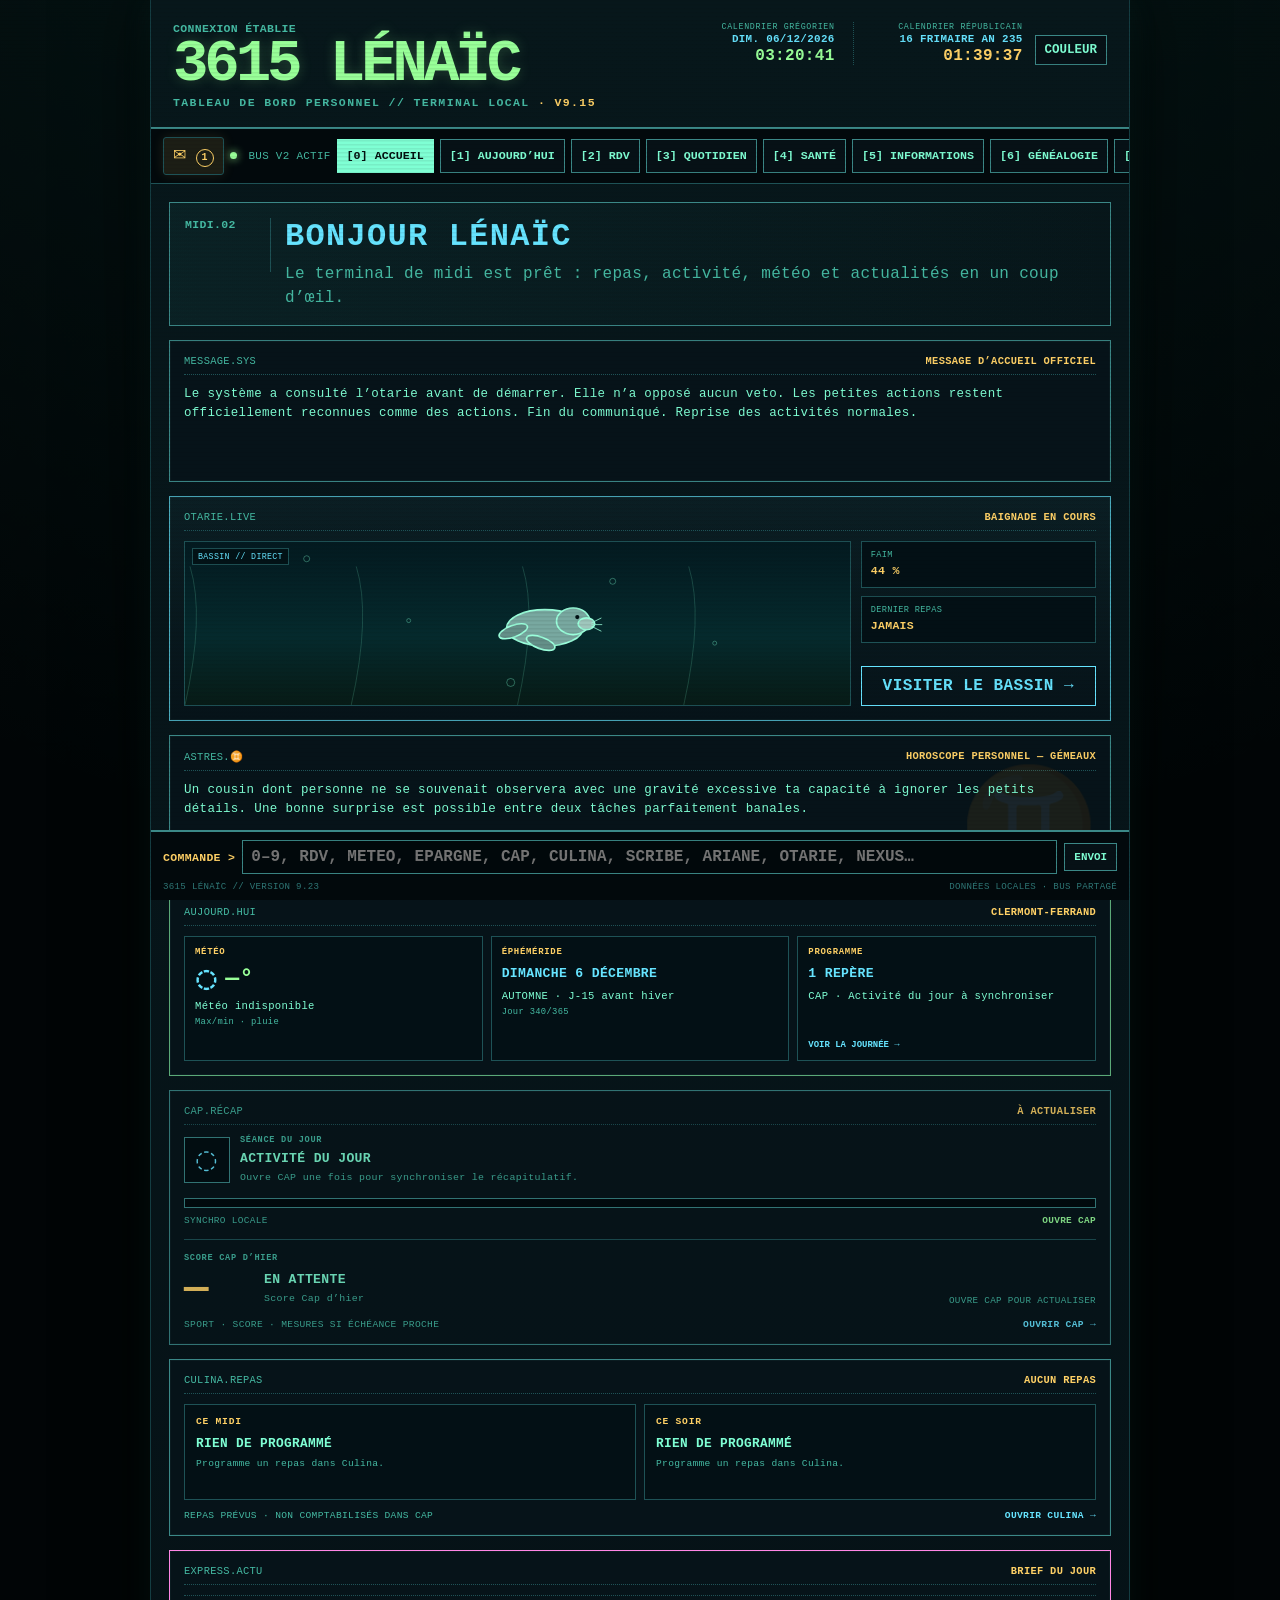
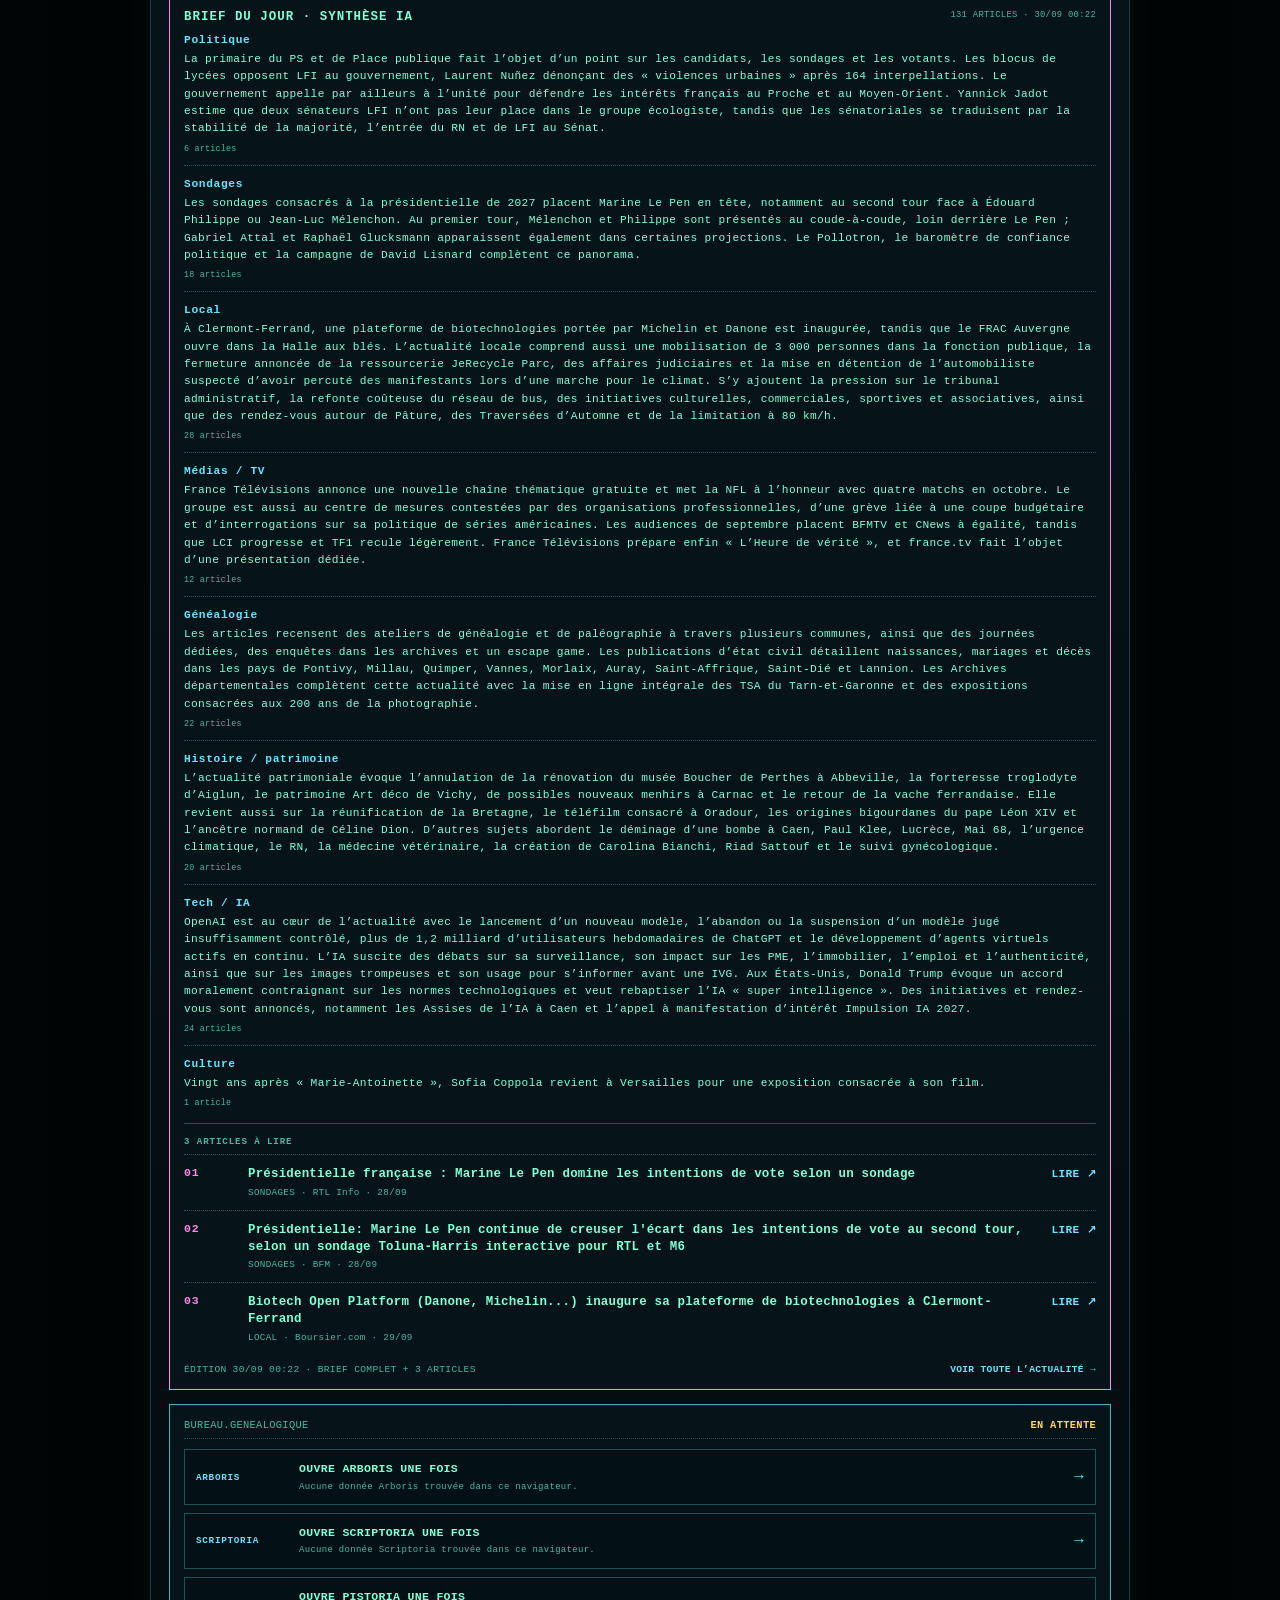
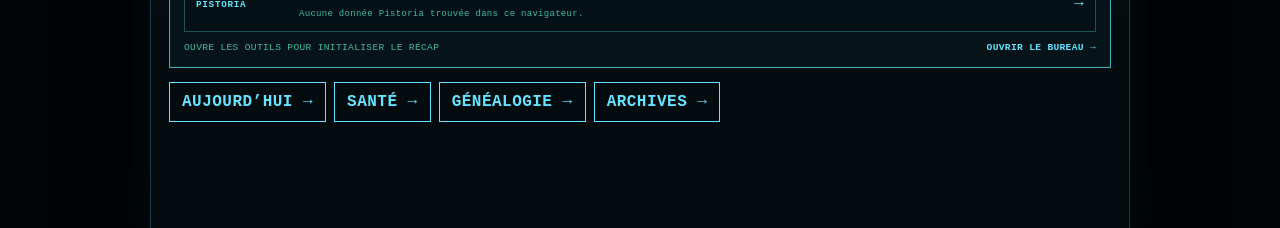
==== commit 718b5a0a: "Add files via upload" ====
--- a/index.html
+++ b/index.html
@@ -437,6 +437,14 @@
 </div>
 </details>
 </article>
+<article class="minitel-card savings-history-card" id="savingsHistoryCard">
+<div class="retro-head"><span>EPARGNE.52</span><strong id="savingsHistoryState">CORRECTION HISTORIQUE</strong></div>
+<div class="savings-history-body">
+<label><span>DERNIÈRE SEMAINE VALIDÉE</span><input id="savingsHistoryLastWeek" type="number" min="0" max="52" step="1" inputmode="numeric"/></label>
+<button class="minitel-action" id="savingsHistoryApply" type="button">ENREGISTRER</button>
+</div>
+<p class="savings-history-meta" id="savingsHistoryMeta">Indique la dernière semaine réellement épargnée. Toutes les semaines précédentes seront comptées.</p>
+</article>
 <article class="minitel-card"><div class="retro-head"><span>NOTIFICATIONS</span><strong id="systemNotifState">—</strong></div><div class="activity-feed" id="systemNotifications"></div></article>
 <article class="minitel-card"><div class="retro-head"><span>NEXUS</span><strong>CMS CENTRAL</strong></div><p>Configuration, contenus, données, automatisations et snapshots.</p><a class="minitel-action" href="cms.html">OUVRIR NEXUS →</a></article>
 <article class="minitel-card"><div class="retro-head"><span>BUS</span><strong id="systemBusState">—</strong></div><div class="health-lines" id="systemBusDetail"></div></article>
@@ -450,16 +458,16 @@
 <input autocomplete="off" id="commandInput" placeholder="0–9, RDV, METEO, EPARGNE, CAP, CULINA, SCRIBE, ARIANE, OTARIE, NEXUS…" spellcheck="false"/>
 <button type="submit">ENVOI</button>
 </form>
-<div class="footer-line"><span>3615 LÉNAÏC // VERSION 9.23</span><span>DONNÉES LOCALES · BUS PARTAGÉ</span></div>
+<div class="footer-line"><span>3615 LÉNAÏC // VERSION 9.24</span><span>DONNÉES LOCALES · BUS PARTAGÉ</span></div>
 </footer>
 </div>
 <script src="js/lenaic-bus.js?v=20260922-quotidien-v915"></script>
-<script src="js/app.js?v=20260929-rdv-manual-v923"></script>
+<script src="js/app.js?v=20260930-savings-history-v924"></script>
 <script src="js/minigames.js?v=20260922-quotidien-v915"></script>
 <script src="js/ecosystem-v2.js?v=20260922-quotidien-v915"></script>
 
 <script>
-window.__3615_BUILD__='20260929-rdv-manual-v923';
+window.__3615_BUILD__='20260930-savings-history-v924';
 (async()=>{
   try{
     const r=await fetch('version.json?t='+Date.now(),{cache:'no-store'});
--- a/css/style.css
+++ b/css/style.css
@@ -618,13 +618,13 @@
 .rdv-phone-note{margin-top:12px;padding-top:10px;border-top:1px dashed var(--line);color:var(--ink-soft);font-size:.6rem;line-height:1.5}.rdv-phone-note b{color:var(--amber)}
 .rdv-form{display:grid;grid-template-columns:1.6fr 1fr 1fr;gap:10px}.rdv-field{display:grid;gap:5px;min-width:0}.rdv-field>span{color:var(--amber);font-size:.55rem;font-weight:900;letter-spacing:.08em}
 .rdv-field input,.rdv-field select,.rdv-field textarea{width:100%;min-width:0;border:1px solid var(--line-strong);border-radius:0;background:#001014;color:var(--ink);padding:10px;font:inherit}.rdv-field textarea{resize:vertical;line-height:1.4}.rdv-title-field{grid-column:1/-1}.rdv-note-field{grid-column:1/-1}.rdv-form-actions{grid-column:1/-1;display:flex;gap:8px;flex-wrap:wrap}
-.rdv-picker-wrap{display:grid;grid-template-columns:minmax(0,1fr) auto;gap:7px;align-items:stretch}.rdv-field input[type="date"],.rdv-field input[type="time"]{color-scheme:dark;cursor:pointer;min-height:48px}.rdv-field input[type="date"]::-webkit-calendar-picker-indicator,.rdv-field input[type="time"]::-webkit-calendar-picker-indicator{opacity:1;cursor:pointer;filter:invert(89%) sepia(29%) saturate(781%) hue-rotate(67deg) brightness(105%)}.rdv-picker-button{appearance:none;border:1px solid var(--line-strong);border-radius:0;background:#061116;color:var(--green);padding:8px 10px;font:900 .55rem var(--mono);white-space:nowrap;cursor:pointer;touch-action:manipulation}.rdv-picker-button:active,.rdv-picker-button:focus-visible{border-color:var(--green);outline:1px solid var(--green)}
+.rdv-date-parts{display:grid;grid-template-columns:.75fr 1.35fr 1fr;gap:7px}.rdv-time-parts{display:grid;grid-template-columns:1fr auto 1fr;gap:7px;align-items:center}.rdv-date-parts select,.rdv-time-parts select{min-height:50px;background:#001014;color:var(--green);border:1px solid var(--line-strong);border-radius:0;padding:9px 8px;font:900 1rem var(--mono);text-align:center;touch-action:manipulation}.rdv-date-parts select:focus,.rdv-time-parts select:focus{outline:1px solid var(--green);border-color:var(--green)}.rdv-time-separator{font-size:1.35rem;font-weight:900;color:var(--green);text-align:center}.rdv-field-hint{display:block;color:var(--ink-soft);font-size:.48rem;letter-spacing:.08em;margin-top:1px}
 .rdv-list-head{display:flex;align-items:center;justify-content:space-between;gap:12px;margin:18px 0 8px;padding:0 2px}.rdv-list-head span{display:block;color:var(--amber);font-size:.54rem;font-weight:900}.rdv-list-head strong{display:block;margin-top:3px;color:var(--ink);font-size:.72rem}
 .rdv-list{display:grid;gap:9px}.rdv-item{display:grid;grid-template-columns:74px minmax(0,1fr) auto;gap:12px;align-items:center;border:1px solid var(--line);background:#031015;padding:11px}.rdv-item.is-today{border-color:var(--amber)}.rdv-item.is-done{opacity:.62}.rdv-datebox{display:grid;place-items:center;align-content:center;min-height:62px;border:1px solid var(--line-strong);text-align:center}.rdv-datebox span{color:var(--amber);font-size:.54rem;font-weight:900}.rdv-datebox strong{margin-top:3px;color:var(--cyan);font-size:1rem}.rdv-copy{min-width:0}.rdv-copy>span{display:block;color:var(--ink-soft);font-size:.52rem;letter-spacing:.08em}.rdv-copy>strong{display:block;margin:4px 0;color:var(--ink);font-size:.76rem;line-height:1.3}.rdv-copy>small{display:block;color:var(--ink-soft);font-size:.56rem;line-height:1.4;white-space:normal}.rdv-actions{display:flex;justify-content:flex-end;gap:6px;flex-wrap:wrap;max-width:260px}.rdv-actions button{border:1px solid var(--line);background:transparent;color:var(--ink);padding:7px 8px;font:800 .54rem var(--mono);cursor:pointer}.rdv-actions button:hover{border-color:var(--cyan);color:var(--cyan)}.rdv-actions .rdv-delete{color:var(--red)}.rdv-actions .rdv-calendar{color:var(--amber)}.rdv-actions .rdv-done{color:var(--green)}
 .rdv-history{margin-top:14px}.rdv-history summary{cursor:pointer;color:var(--ink-soft);font-weight:900;font-size:.65rem;letter-spacing:.08em}.rdv-history summary span{color:var(--amber)}.rdv-history .rdv-list{margin-top:12px}
 .rdv-toast{position:fixed;left:50%;bottom:22px;z-index:10000;transform:translateX(-50%);max-width:min(560px,calc(100vw - 24px));border:1px solid var(--amber);background:#031015;color:var(--ink);padding:10px 13px;box-shadow:0 0 24px rgba(0,0,0,.55);font-size:.62rem;line-height:1.4}
 @media(max-width:720px){.notification-bell{order:99}.rdv-form{grid-template-columns:1fr 1fr}.rdv-title-field,.rdv-note-field,.rdv-form-actions{grid-column:1/-1}.rdv-item{grid-template-columns:60px 1fr}.rdv-actions{grid-column:1/-1;justify-content:flex-start;max-width:none}.rdv-notification-row{grid-template-columns:1fr}.rdv-notification-row .minitel-action{width:100%}.rdv-list-head{align-items:flex-start;flex-direction:column}}
-@media(max-width:430px){.rdv-form{grid-template-columns:1fr}.rdv-title-field,.rdv-note-field,.rdv-form-actions{grid-column:auto}.rdv-picker-wrap{grid-template-columns:minmax(0,1fr) 108px}.rdv-picker-button{padding-inline:7px}.rdv-item{grid-template-columns:54px 1fr;gap:9px;padding:9px}.rdv-actions{grid-column:1/-1}.rdv-datebox{min-height:56px}}
+@media(max-width:430px){.rdv-form{grid-template-columns:1fr}.rdv-title-field,.rdv-note-field,.rdv-form-actions{grid-column:auto}.rdv-date-parts{grid-template-columns:.72fr 1.45fr 1fr}.rdv-date-parts select,.rdv-time-parts select{font-size:.92rem;padding-inline:5px}.rdv-item{grid-template-columns:54px 1fr;gap:9px;padding:9px}.rdv-actions{grid-column:1/-1}.rdv-datebox{min-height:56px}}
 
 
 /* === V9.13 · RDV du jour au-dessus de l’otarie === */
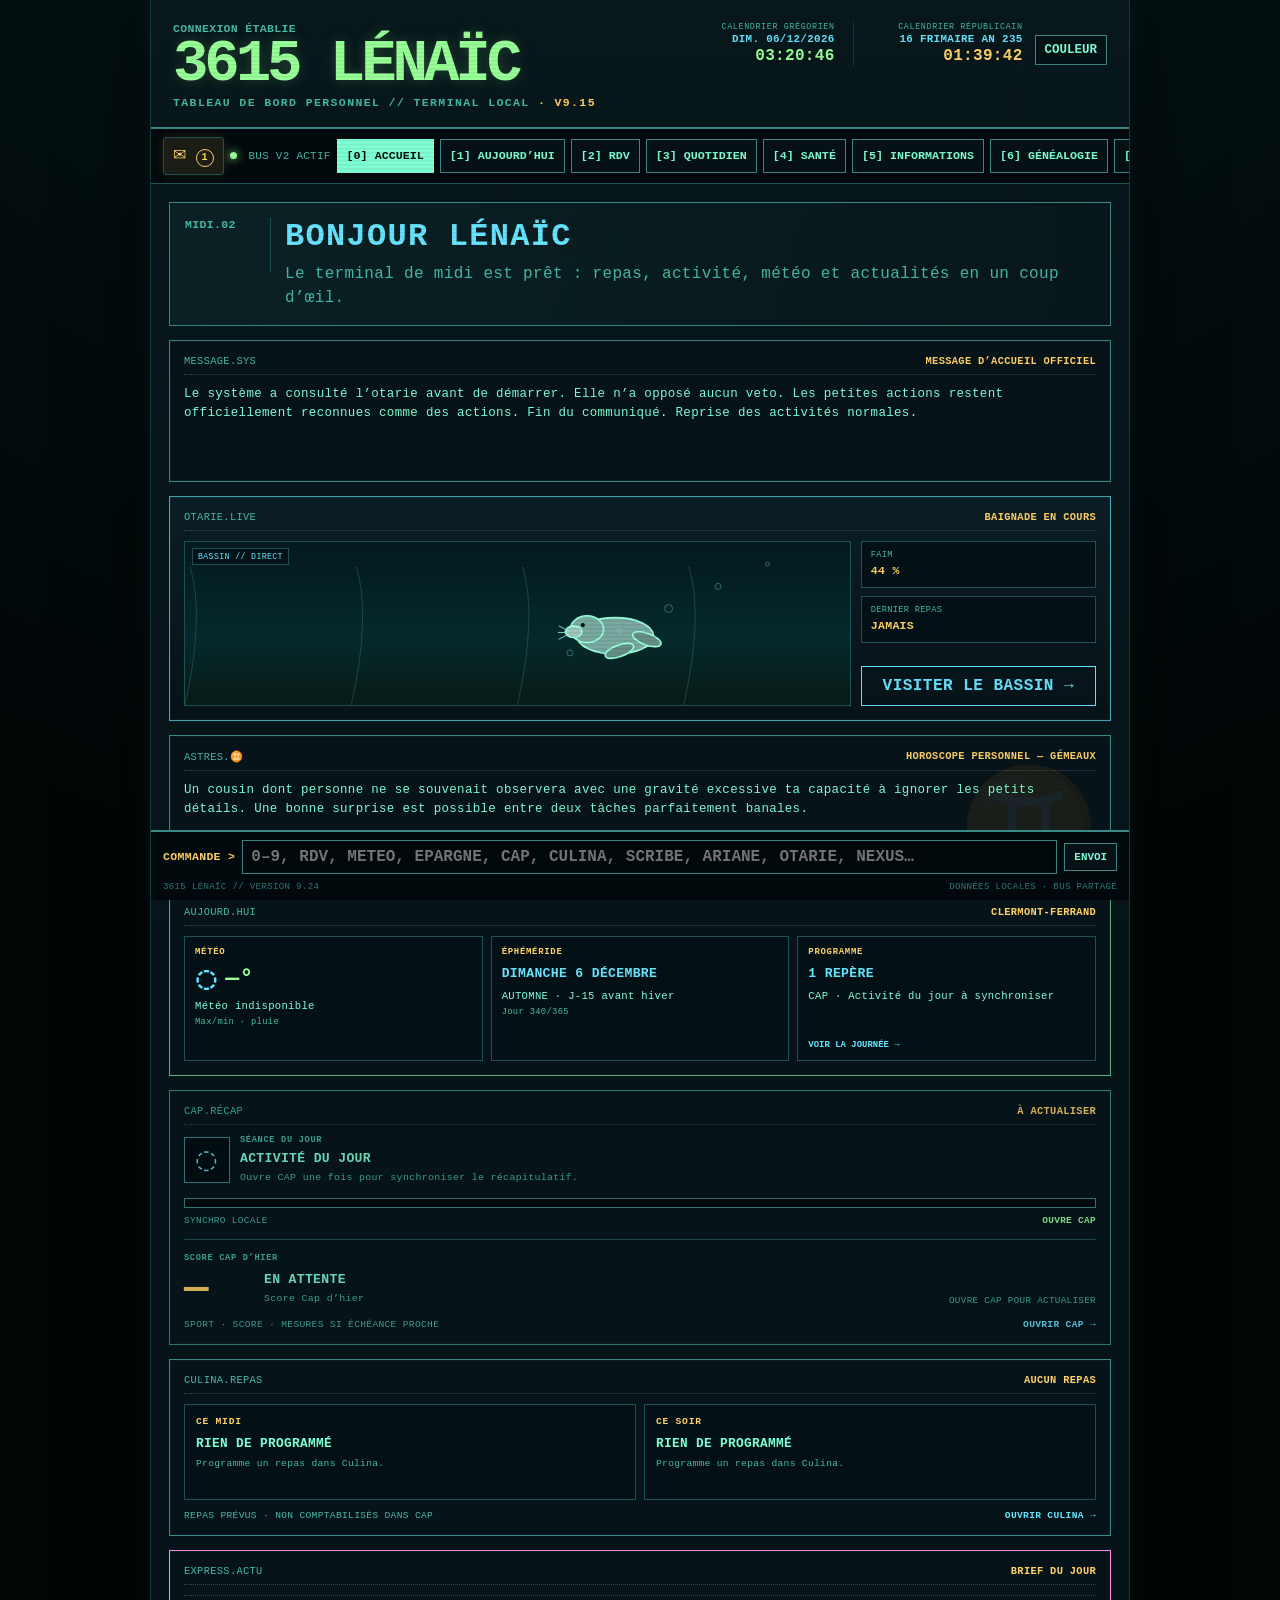
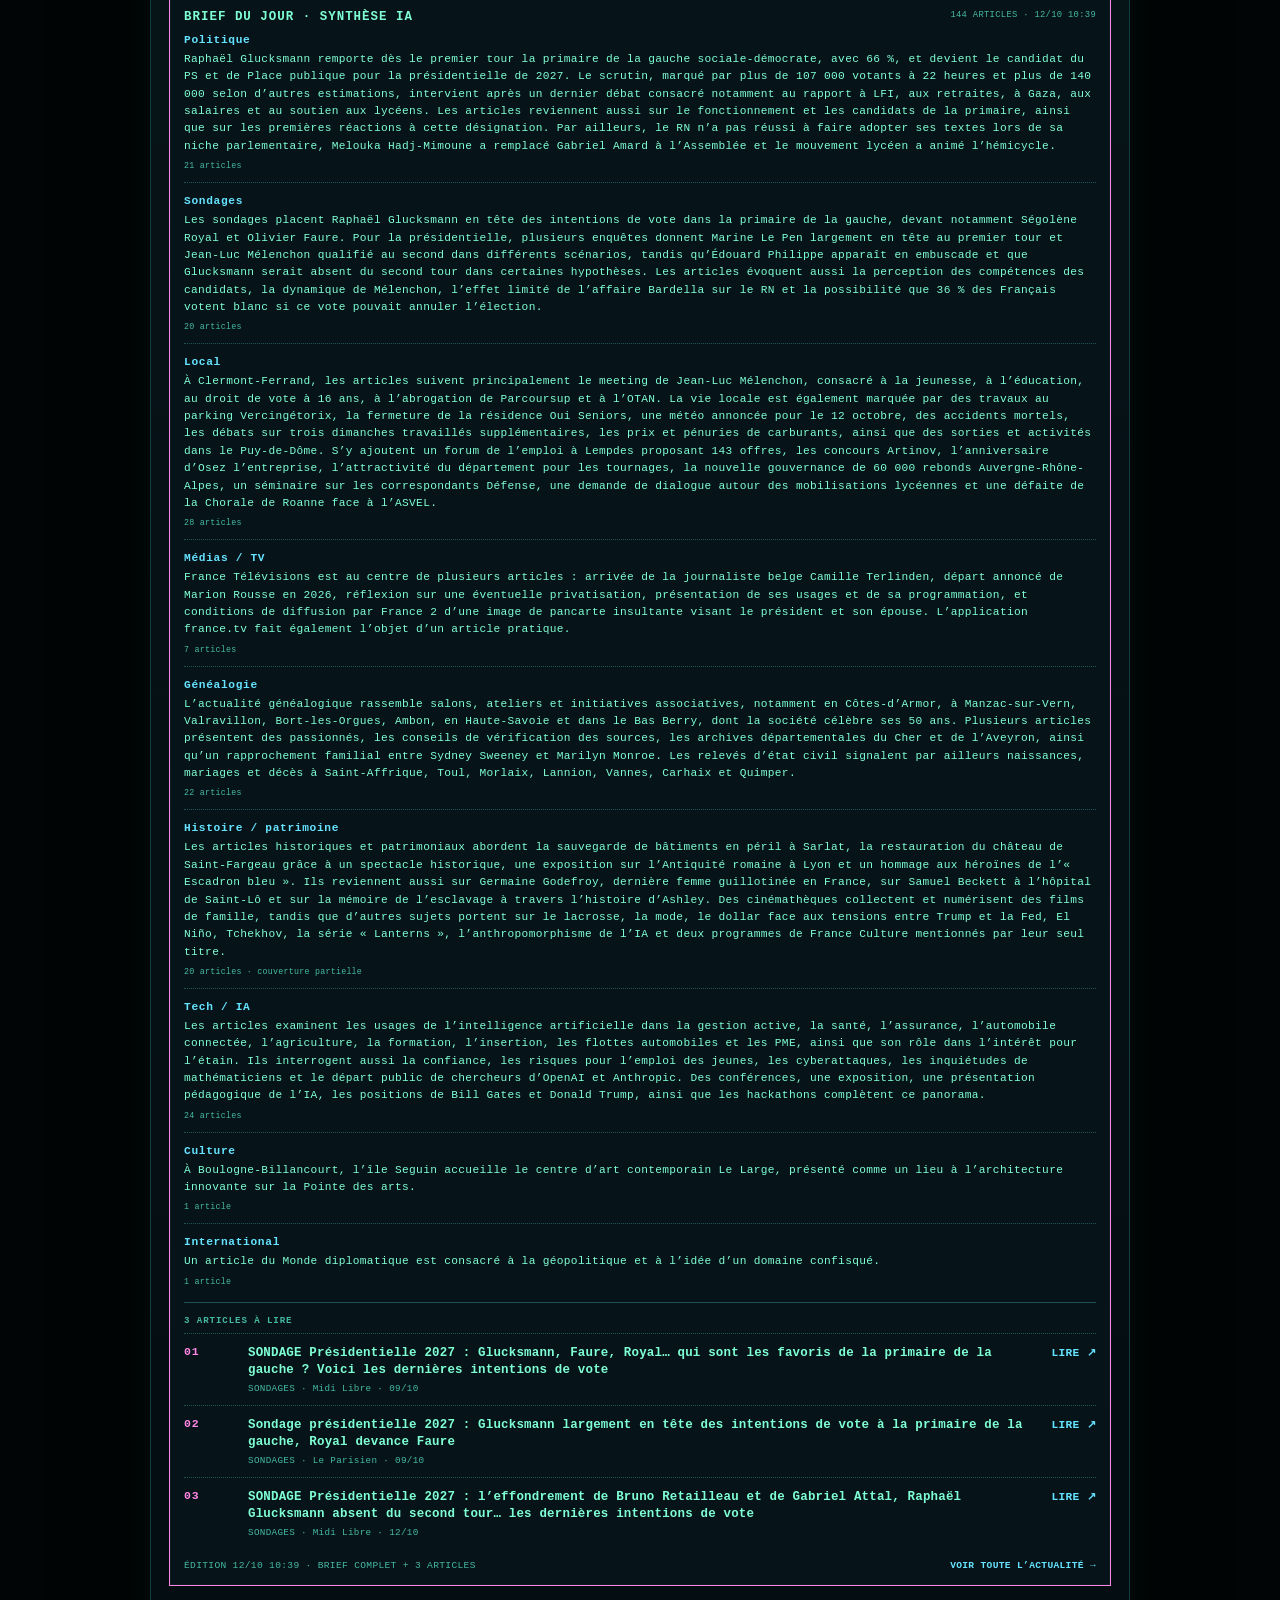
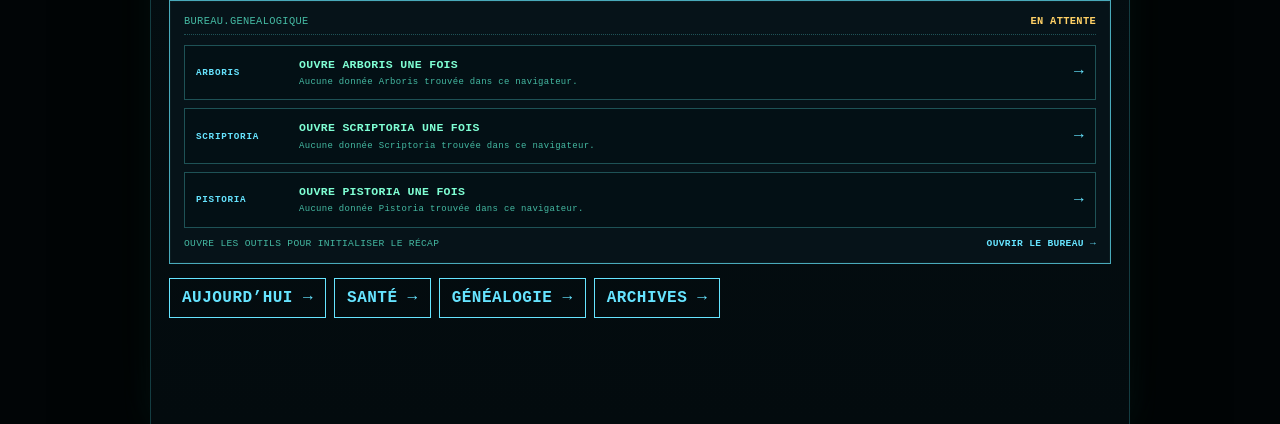
==== commit 02263053: "Add files via upload" ====
--- a/index.html
+++ b/index.html
@@ -10,7 +10,7 @@
 <meta http-equiv="Expires" content="0"/>
 <title>3615 LÉNAÏC — Portail personnel</title>
 <link href="assets/favicon.svg?v=20260914-1351-v99" rel="icon" type="image/svg+xml"/>
-<link href="css/style.css?v=20260924-rappels-v921" rel="stylesheet"/>
+<link href="css/style.css?v=20261012-notifications-v925" rel="stylesheet"/>
 </head>
 <body data-nexus-cms="v2">
 <div class="terminal-shell">
@@ -458,16 +458,16 @@
 <input autocomplete="off" id="commandInput" placeholder="0–9, RDV, METEO, EPARGNE, CAP, CULINA, SCRIBE, ARIANE, OTARIE, NEXUS…" spellcheck="false"/>
 <button type="submit">ENVOI</button>
 </form>
-<div class="footer-line"><span>3615 LÉNAÏC // VERSION 9.24</span><span>DONNÉES LOCALES · BUS PARTAGÉ</span></div>
+<div class="footer-line"><span>3615 LÉNAÏC // VERSION 9.25</span><span>DONNÉES LOCALES · BUS PARTAGÉ</span></div>
 </footer>
 </div>
-<script src="js/lenaic-bus.js?v=20260922-quotidien-v915"></script>
-<script src="js/app.js?v=20260930-savings-history-v924"></script>
-<script src="js/minigames.js?v=20260922-quotidien-v915"></script>
-<script src="js/ecosystem-v2.js?v=20260922-quotidien-v915"></script>
+<script src="js/lenaic-bus.js?v=20261012-notifications-v925"></script>
+<script src="js/app.js?v=20261012-notifications-v925"></script>
+<script src="js/minigames.js?v=20261012-notifications-v925"></script>
+<script src="js/ecosystem-v2.js?v=20261012-notifications-v925"></script>
 
 <script>
-window.__3615_BUILD__='20260930-savings-history-v924';
+window.__3615_BUILD__='20261012-notifications-v925';
 (async()=>{
   try{
     const r=await fetch('version.json?t='+Date.now(),{cache:'no-store'});
--- a/css/style.css
+++ b/css/style.css
@@ -696,3 +696,13 @@
 .weekly-review-copy>div{border:1px solid var(--line);background:#020b0e;padding:10px;text-align:center}.weekly-review-copy strong{display:block;color:var(--green);font-size:1rem}.weekly-review-copy span{display:block;margin-top:4px;color:var(--ink-soft);font-size:.5rem;line-height:1.35;letter-spacing:.05em}
 @media(max-width:720px){.recurring-main-row,.recurring-settings-row,.global-history-toolbar,.goal-form{grid-template-columns:1fr}.global-history-summary,.weekly-review-copy{grid-template-columns:1fr 1fr}.goal-row{grid-template-columns:1fr auto}.goal-row button{grid-column:1/-1;justify-self:start}}
 @media(max-width:430px){.global-history-summary,.weekly-review-copy{grid-template-columns:1fr}}
+
+
+/* === V9.24 · Correction de l’historique Épargne 52 semaines === */
+.savings-history-card{grid-column:1/-1}
+.savings-history-body{display:grid;grid-template-columns:minmax(0,1fr) auto;gap:9px;align-items:end}
+.savings-history-body label{display:grid;gap:5px;min-width:0}
+.savings-history-body label>span{color:var(--muted);font-size:.53rem;font-weight:900;letter-spacing:.08em}
+.savings-history-body input{width:100%;min-width:0;border:1px solid var(--line-strong);background:#01080b;color:var(--ink);padding:9px 10px;font:inherit}
+.savings-history-meta{margin:10px 0 0;color:var(--ink-soft);font-size:.58rem;line-height:1.45}
+@media(max-width:620px){.savings-history-body{grid-template-columns:1fr}.savings-history-body .minitel-action{width:100%}}
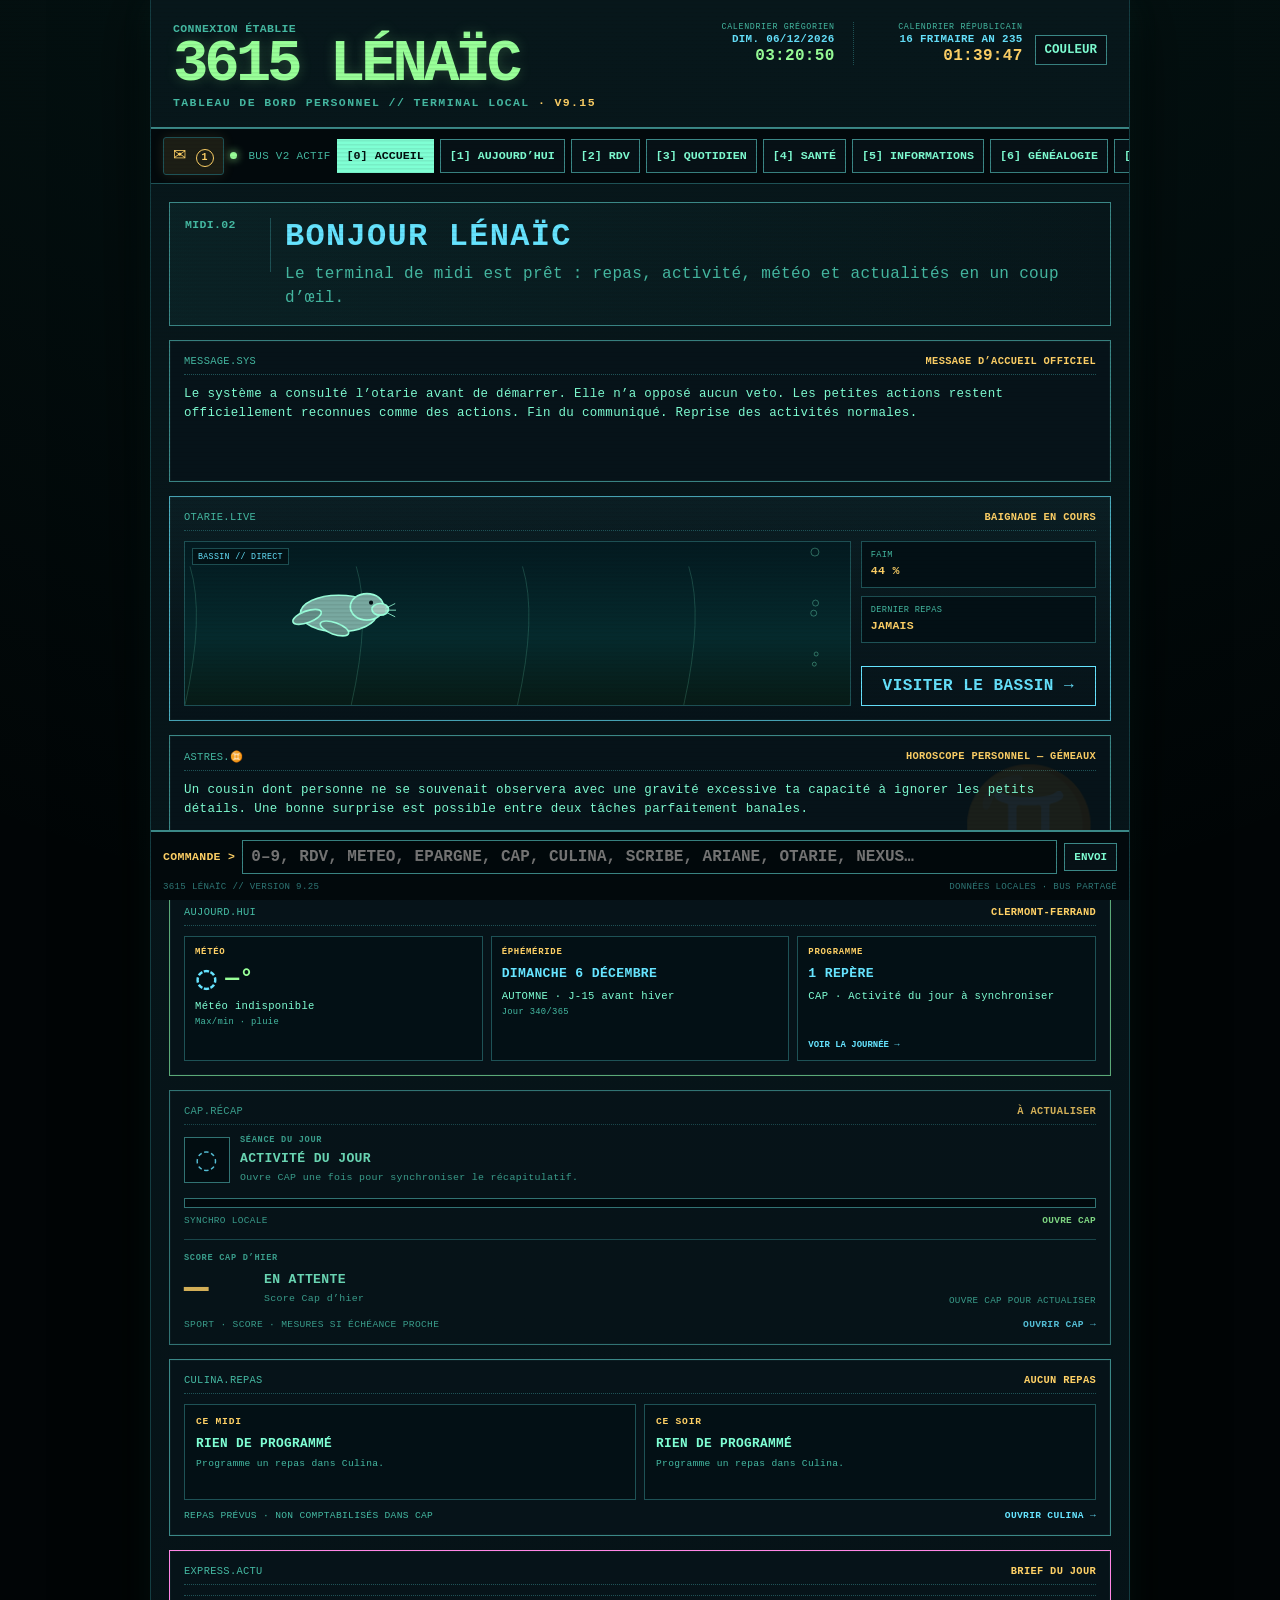
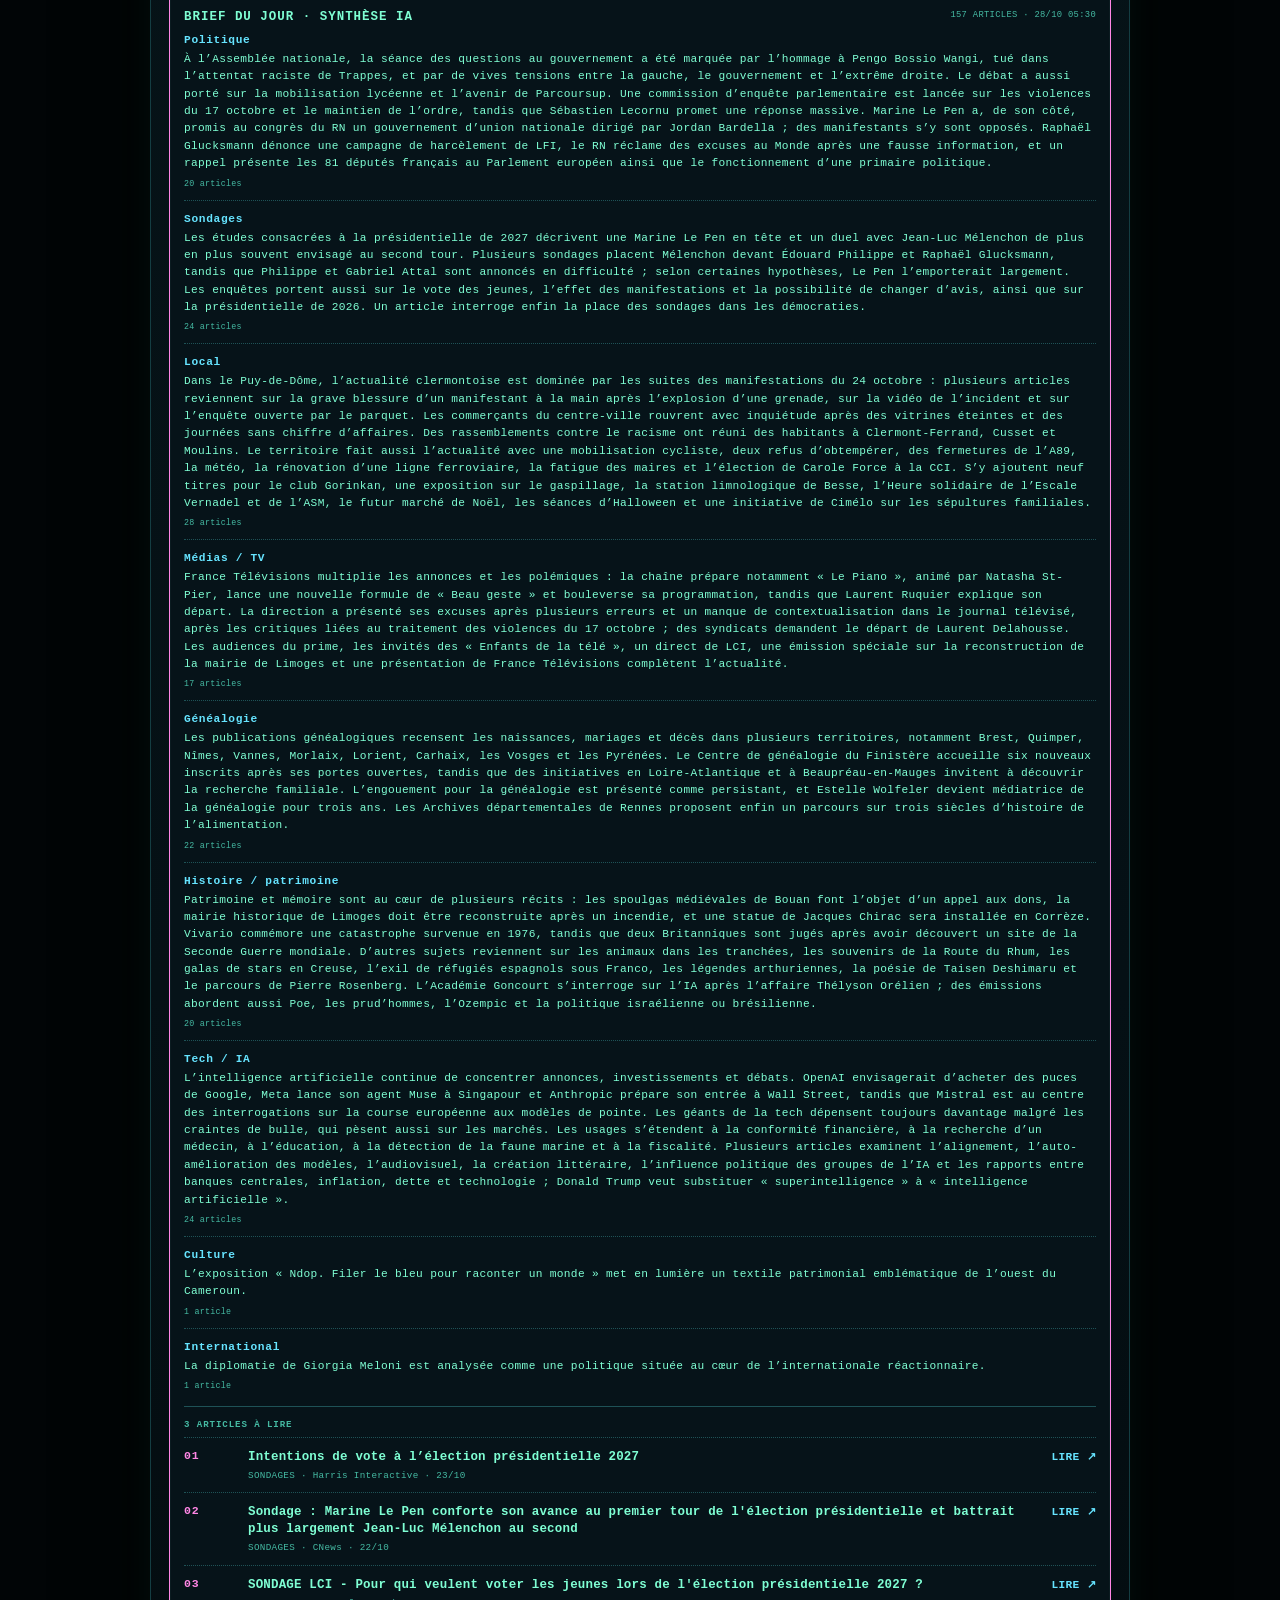
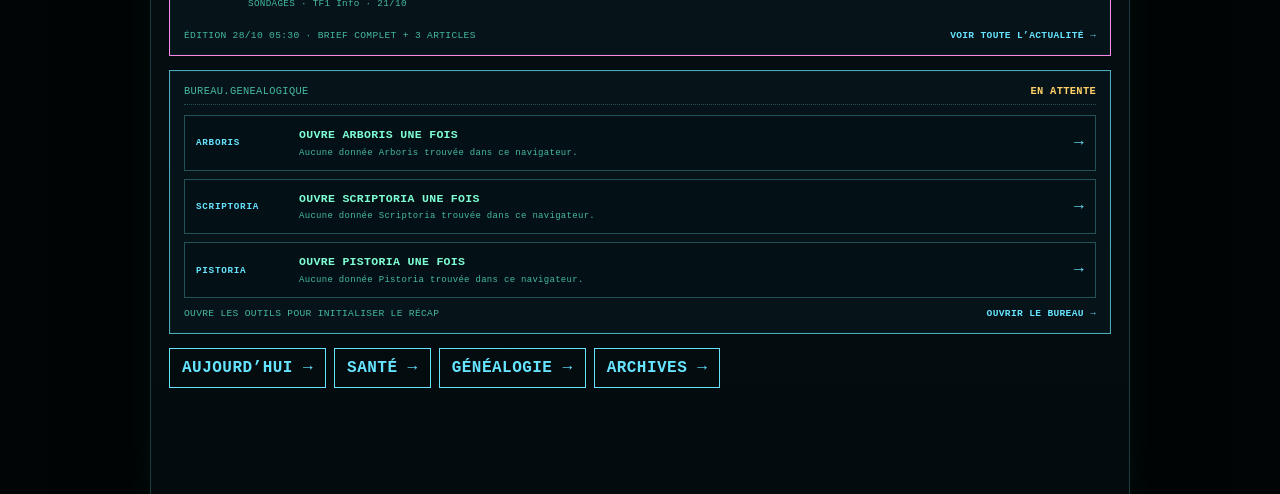
==== commit 1c522931: "fix: préparer les sources privées de 3615" ====
--- a/index.html
+++ b/index.html
@@ -10,7 +10,7 @@
 <meta http-equiv="Expires" content="0"/>
 <title>3615 LÉNAÏC — Portail personnel</title>
 <link href="assets/favicon.svg?v=20260914-1351-v99" rel="icon" type="image/svg+xml"/>
-<link href="css/style.css?v=20261012-notifications-v925" rel="stylesheet"/>
+<link href="css/style.css?v=20261028-safe-sync" rel="stylesheet"/>
 </head>
 <body data-nexus-cms="v2">
 <div class="terminal-shell">
@@ -461,13 +461,14 @@
 <div class="footer-line"><span>3615 LÉNAÏC // VERSION 9.25</span><span>DONNÉES LOCALES · BUS PARTAGÉ</span></div>
 </footer>
 </div>
-<script src="js/lenaic-bus.js?v=20261012-notifications-v925"></script>
-<script src="js/app.js?v=20261012-notifications-v925"></script>
-<script src="js/minigames.js?v=20261012-notifications-v925"></script>
-<script src="js/ecosystem-v2.js?v=20261012-notifications-v925"></script>
+<script src="js/lenaic-sync.js?v=20261028-safe-sync"></script>
+<script src="js/lenaic-bus.js?v=20261028-safe-sync"></script>
+<script src="js/app.js?v=20261028-safe-sync"></script>
+<script src="js/minigames.js?v=20261028-safe-sync"></script>
+<script src="js/ecosystem-v2.js?v=20261028-safe-sync"></script>
 
 <script>
-window.__3615_BUILD__='20261012-notifications-v925';
+window.__3615_BUILD__='20261028-safe-sync';
 (async()=>{
   try{
     const r=await fetch('version.json?t='+Date.now(),{cache:'no-store'});
